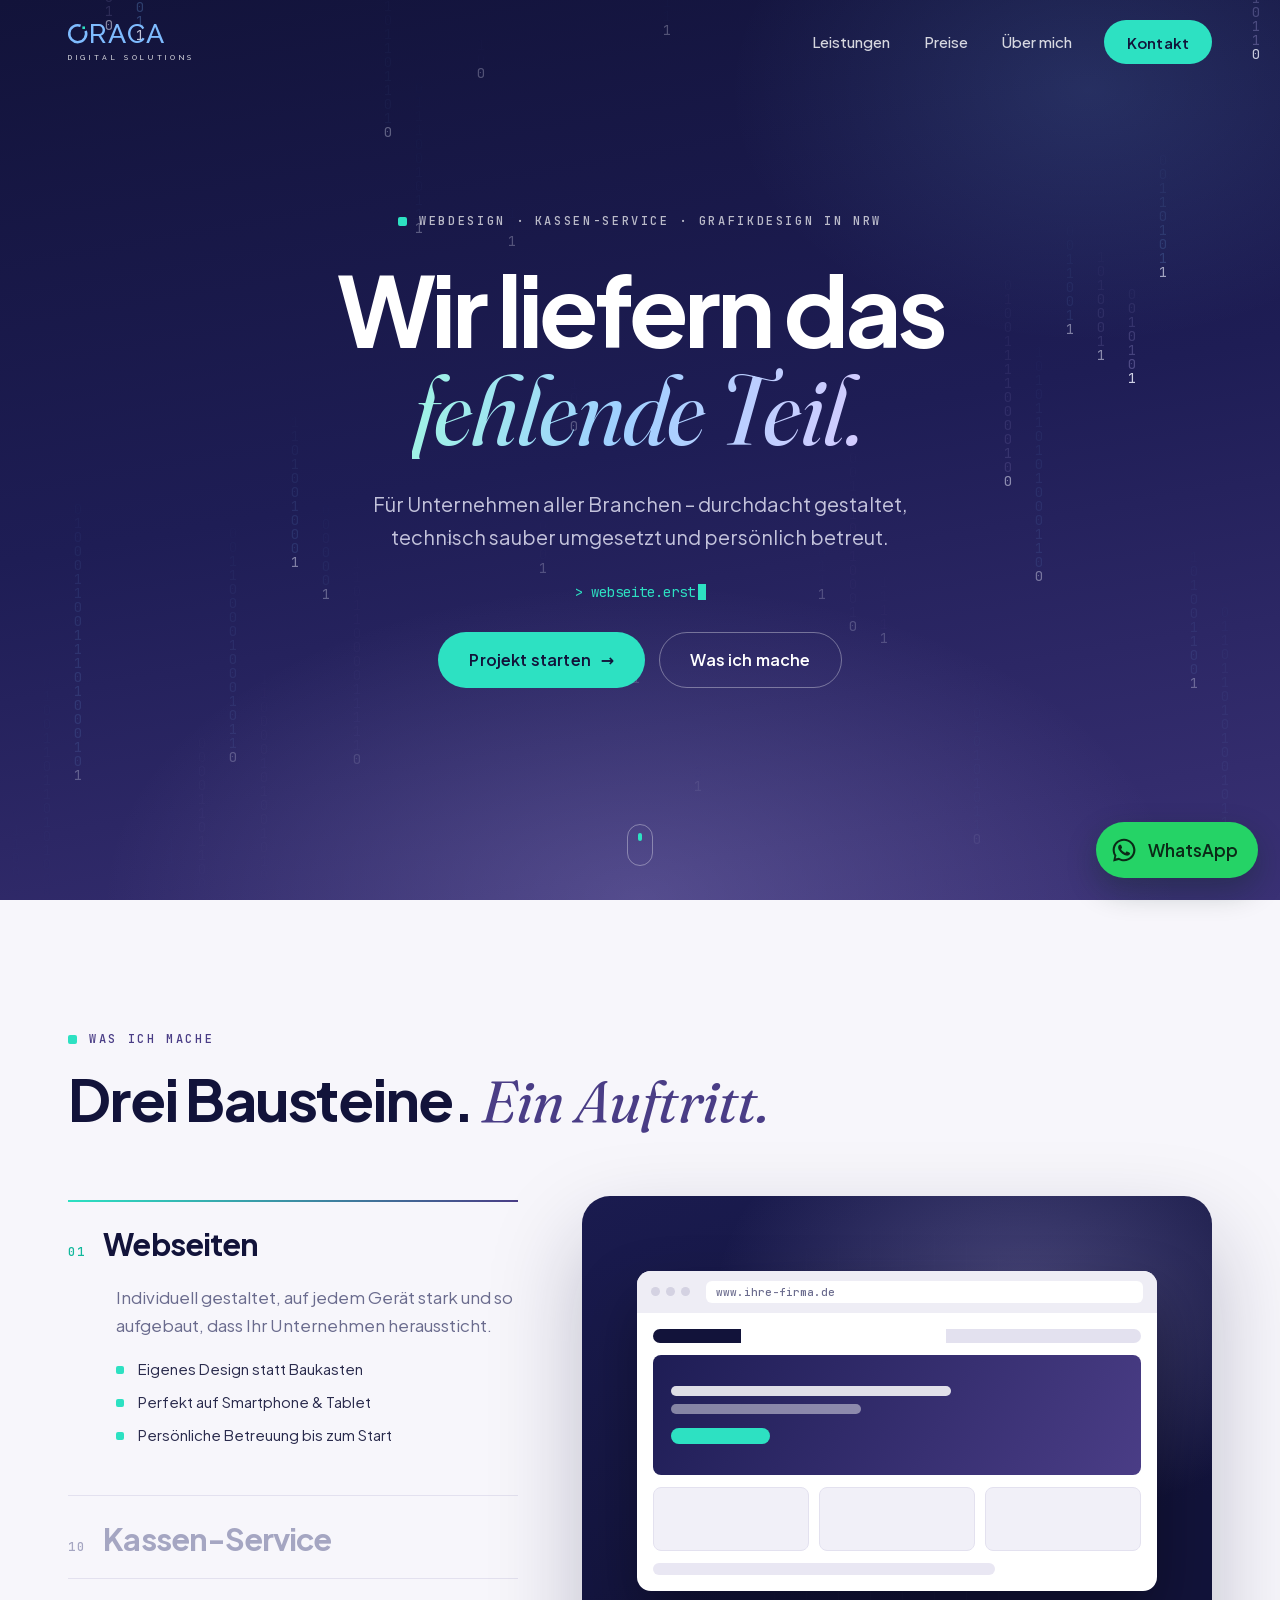
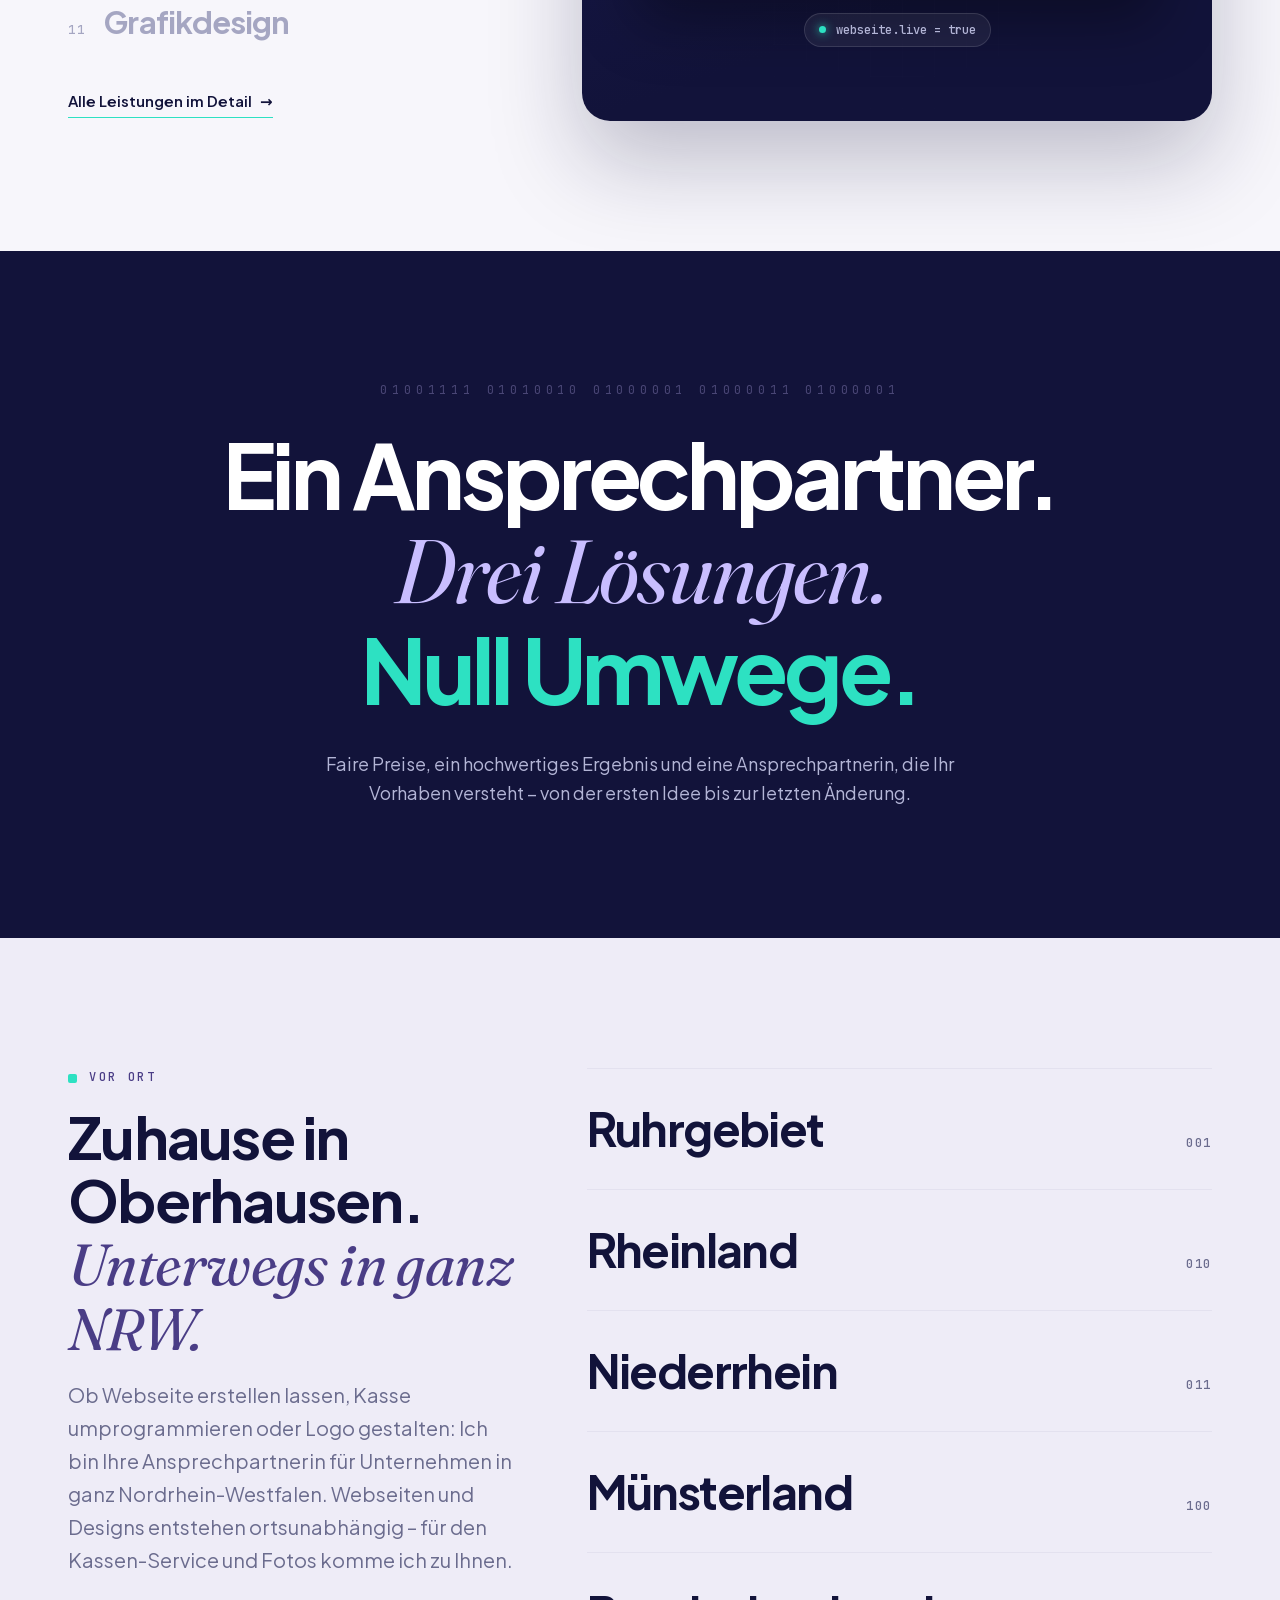
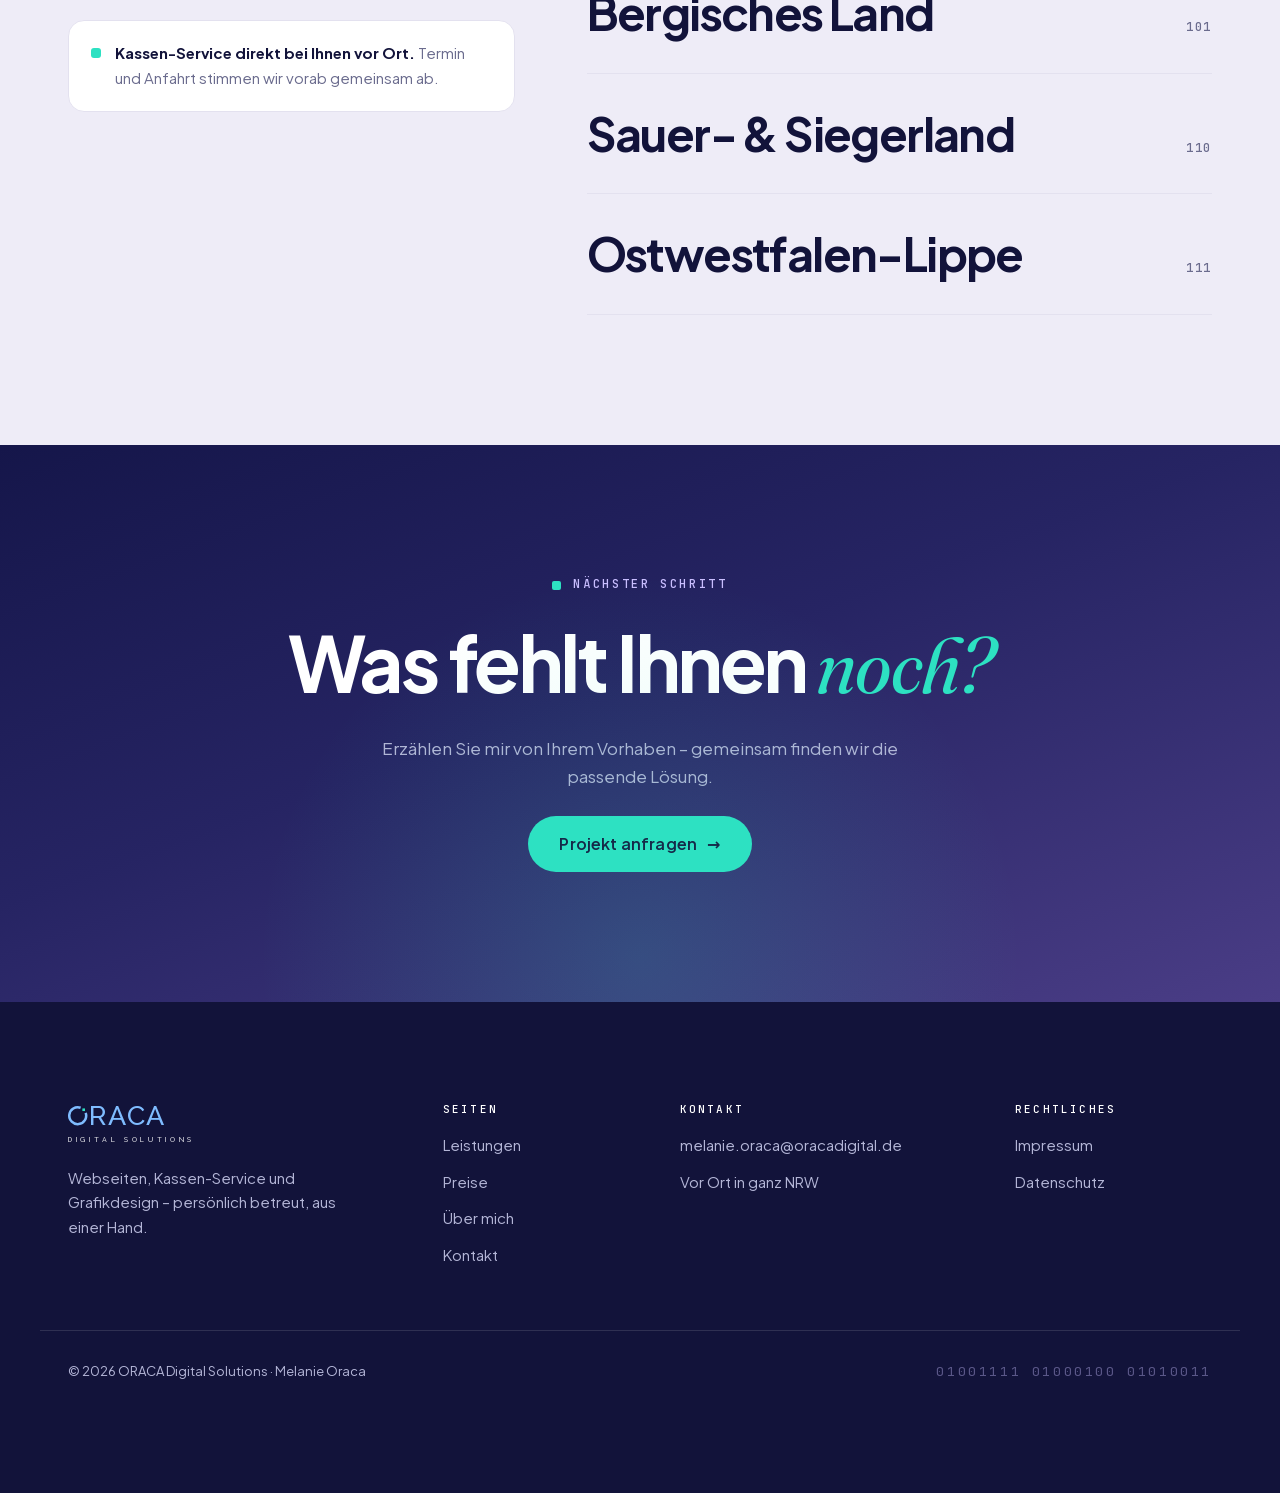
==== index.html @ ce80d47a "Kennzahl „1 Person“, Kennzahlen umbrechen sauber" ====
<!doctype html>
<html lang="de">
<head>
  <meta charset="utf-8">
  <meta name="viewport" content="width=device-width, initial-scale=1">
  <title>Webdesign Oberhausen &amp; NRW – Webseite erstellen lassen | ORACA</title>
  <meta name="description" content="Webseite erstellen lassen, Kassen-Service vor Ort und Grafikdesign – aus Oberhausen für Unternehmen in ganz NRW. Persönlich, modern und zu fairen Preisen.">
  <link rel="canonical" href="https://oracadigital.de/">
  <meta property="og:type" content="website">
  <meta property="og:locale" content="de_DE">
  <meta property="og:site_name" content="ORACA Digital Solutions">
  <meta property="og:title" content="Webdesign Oberhausen &amp; NRW – Webseite erstellen lassen | ORACA">
  <meta property="og:description" content="Webseite erstellen lassen, Kassen-Service vor Ort und Grafikdesign – aus Oberhausen für Unternehmen in ganz NRW. Persönlich, modern und zu fairen Preisen.">
  <meta property="og:url" content="https://oracadigital.de/">
  <meta property="og:image" content="https://oracadigital.de/img/og-image.jpg">
  <meta property="og:image:width" content="1200">
  <meta property="og:image:height" content="630">
  <meta name="twitter:card" content="summary_large_image">
  <meta name="theme-color" content="#12133A">
  <link rel="icon" href="favicon.ico" sizes="48x48">
  <link rel="icon" href="img/favicon.svg" type="image/svg+xml">
  <link rel="icon" href="img/icon-192.png" type="image/png" sizes="192x192">
  <link rel="apple-touch-icon" href="apple-touch-icon.png">
  <link rel="stylesheet" href="css/fonts.css?v=20">
  <link rel="stylesheet" href="css/style.css?v=20">
  <script type="application/ld+json">{"@context": "https://schema.org", "@type": "ProfessionalService", "@id": "https://oracadigital.de/#business", "name": "ORACA Digital Solutions", "url": "https://oracadigital.de/", "image": "https://oracadigital.de/img/og-image.jpg", "logo": "https://oracadigital.de/img/og-image.jpg", "description": "Webdesign, Kassen-Service vor Ort und Grafikdesign aus Oberhausen für Unternehmen in ganz NRW.", "founder": {"@type": "Person", "name": "Melanie Oraca"}, "email": "melanie.oraca@oracadigital.de", "address": {"@type": "PostalAddress", "postalCode": "46119", "addressLocality": "Oberhausen", "addressRegion": "NRW", "addressCountry": "DE"}, "areaServed": {"@type": "State", "name": "Nordrhein-Westfalen"}, "priceRange": "€€", "hasOfferCatalog": {"@type": "OfferCatalog", "name": "Leistungen", "itemListElement": [{"@type": "Offer", "itemOffered": {"@type": "Service", "name": "Webseite erstellen lassen"}}, {"@type": "Offer", "itemOffered": {"@type": "Service", "name": "Kassen-Service: Kasse umprogrammieren, Preise und Artikel ändern"}}, {"@type": "Offer", "itemOffered": {"@type": "Service", "name": "Grafikdesign: Logo, Flyer, Speisekarte"}}]}}</script>
</head>
<body>
  <a class="skip-link" href="#main">Zum Inhalt springen</a>
  <header class="site-header">
    <div class="container header-inner">
      <a href="index.html" class="brand" aria-label="ORACA Digital Solutions – Startseite"><span class="wordmark"><svg class="bit-o" viewBox="0 0 200 200" aria-hidden="true"><path d="M181.75 70.24 A87 87 0 1 1 129.76 18.25" fill="none" stroke="currentColor" stroke-width="26"/><rect x="148" y="25" width="27" height="27" class="bit"/></svg>RACA</span><span class="brand-sub">DIGITAL SOLUTIONS</span></a>
      <button class="nav-toggle" type="button" aria-expanded="false" aria-controls="main-nav" aria-label="Menü öffnen"><span></span><span></span><span></span></button>
      <nav id="main-nav" class="main-nav" aria-label="Hauptnavigation">
        <a href="leistungen.html">Leistungen</a>
        <a href="preise.html">Preise</a>
        <a href="ueber-mich.html">Über mich</a>
        <a href="kontakt.html" class="btn btn-primary">Kontakt</a>
      </nav>
    </div>
  </header>

  <main id="main">
    <section class="hero">
      <canvas id="rain" aria-hidden="true"></canvas>
      <div class="container hero-inner">
        <p class="eyebrow reveal">Webdesign · Kassen-Service · Grafikdesign in NRW</p>
        <h1 class="reveal d1">Wir liefern das <span class="accent">fehlende Teil.</span></h1>
        <p class="lead reveal d2">Für Unternehmen aller Branchen – durchdacht gestaltet, technisch sauber umgesetzt und persönlich betreut.</p>
        <p class="typer reveal d2" aria-hidden="true">&gt; <span id="typer-text"></span><span class="caret"></span></p>
        <div class="btn-row reveal d3" style="justify-content:center">
          <a href="kontakt.html" class="btn btn-primary btn-lg">Projekt starten <span class="arr" aria-hidden="true">→</span></a>
          <a href="#was-ich-mache" class="btn btn-ghost btn-lg">Was ich mache</a>
        </div>
      </div>
      <span class="scroll-cue" aria-hidden="true"></span>
    </section>

    <section id="was-ich-mache" class="section">
      <div class="container">
        <header class="section-head reveal">
          <p class="eyebrow">Was ich mache</p>
          <h2>Drei Bausteine. <span class="accent">Ein Auftritt.</span></h2>
        </header>
        <div class="showcase reveal">
          <div class="service-tabs" role="tablist" aria-label="Leistungen" aria-orientation="vertical">
            <div class="service-item">
              <button class="service-tab" role="tab" id="tab-web" aria-controls="panel-web" aria-selected="true" data-demo="web"><span class="tab-bar" aria-hidden="true"><span></span></span><span class="no">01</span>Webseiten</button>
              <div class="service-panel" role="tabpanel" id="panel-web" aria-labelledby="tab-web">
                <p>Individuell gestaltet, auf jedem Gerät stark und so aufgebaut, dass Ihr Unternehmen heraussticht.</p>
                <ul><li>Eigenes Design statt Baukasten</li><li>Perfekt auf Smartphone &amp; Tablet</li><li>Persönliche Betreuung bis zum Start</li></ul>
              </div>
            </div>
            <div class="service-item">
              <button class="service-tab" role="tab" id="tab-pos" aria-controls="panel-pos" aria-selected="false" tabindex="-1" data-demo="pos"><span class="tab-bar" aria-hidden="true"><span></span></span><span class="no">10</span>Kassen-Service</button>
              <div class="service-panel" role="tabpanel" id="panel-pos" aria-labelledby="tab-pos" hidden>
                <p>Neue Preise, neue Artikel, andere Tasten – ich passe Ihre bestehende Kasse direkt bei Ihnen vor Ort an.</p>
                <ul><li>Preise ändern &amp; umkodieren</li><li>Artikel &amp; Tasten anpassen</li><li>Vor Ort – Termin nach Absprache</li></ul>
              </div>
            </div>
            <div class="service-item">
              <button class="service-tab" role="tab" id="tab-design" aria-controls="panel-design" aria-selected="false" tabindex="-1" data-demo="design"><span class="tab-bar" aria-hidden="true"><span></span></span><span class="no">11</span>Grafikdesign</button>
              <div class="service-panel" role="tabpanel" id="panel-design" aria-labelledby="tab-design" hidden>
                <p>Logo, Visitenkarte, Flyer oder Speisekarte – stimmig gestaltet und druckfertig geliefert.</p>
                <ul><li>3 Entwürfe zur Auswahl</li><li>2 Korrekturrunden inklusive</li><li>Druckfertige PDF-Dateien</li></ul>
              </div>
            </div>
            <a href="leistungen.html" class="text-link" style="margin-top:28px;align-self:flex-start">Alle Leistungen im Detail <span class="arr" aria-hidden="true">→</span></a>
          </div>

          <div class="stage" aria-hidden="true">
            <div class="demo" data-demo="web">
              <div class="browser">
                <div class="browser-bar"><i></i><i></i><i></i><span>www.ihre-firma.de</span></div>
                <div class="browser-body">
                  <div class="blk blk-nav" style="--d:.1s"></div>
                  <div class="blk blk-hero" style="--d:.5s"><b></b><b></b><b class="cta"></b></div>
                  <div class="blk-row"><div class="blk blk-card" style="--d:1s"></div><div class="blk blk-card" style="--d:1.2s"></div><div class="blk blk-card" style="--d:1.4s"></div></div>
                  <div class="blk blk-foot" style="--d:1.8s"></div>
                </div>
              </div>
              <div class="demo-status"><span class="dot"></span>webseite.live = true</div>
            </div>
            <div class="demo" data-demo="pos">
              <div class="pos">
                <div class="pos-head"><span>KASSE 01 · ARTIKELPFLEGE</span><span>PLU</span></div>
                <ul class="pos-list">
                  <li data-prices="3,20|3,50|3,60"><span>Cappuccino</span><b>3,20 €</b></li>
                  <li data-prices="3,60|3,90|4,10"><span>Latte Macchiato</span><b>3,60 €</b></li>
                  <li data-prices="2,10|2,30|2,40"><span>Croissant</span><b>2,10 €</b></li>
                  <li data-prices="4,80|5,20|5,50"><span>Frühstück klein</span><b>4,80 €</b></li>
                  <li data-prices="2,90|3,10|3,30"><span>Apfelschorle</span><b>2,90 €</b></li>
                </ul>
                <div class="pos-foot"><span class="pos-msg">bereit</span></div>
              </div>
              <div class="demo-status"><span class="dot"></span>kasse.preise_aktualisieren()</div>
            </div>
            <div class="demo" data-demo="design">
              <div class="flip"><div class="flip-inner">
                <div class="flip-face flip-front"><span class="logo-ph"><svg viewBox="0 0 200 200"><path d="M181.75 70.24 A87 87 0 1 1 129.76 18.25" fill="none" stroke="currentColor" stroke-width="26"/><rect x="148" y="25" width="27" height="27"/></svg>IHR LOGO</span></div>
                <div class="flip-face flip-back"><b></b><b></b><b class="short"></b><div class="sw"><i></i><i></i><i></i></div></div>
              </div></div>
              <div class="demo-status"><span class="dot"></span>design.erstellen()</div>
            </div>
          </div>
        </div>
      </div>
    </section>

    <section class="section dark statement">
      <div class="container">
        <p class="bin-line reveal" aria-hidden="true">01001111 01010010 01000001 01000011 01000001</p>
        <p class="big-lines reveal d1">
          <span>Ein Ansprechpartner.</span>
          <span class="accent">Drei Lösungen.</span>
          <span class="mint">Null Umwege.</span>
        </p>
        <p class="statement-sub reveal d2">Faire Preise, ein hochwertiges Ergebnis und eine Ansprechpartnerin, die Ihr Vorhaben versteht – von der ersten Idee bis zur letzten Änderung.</p>
      </div>
    </section>

    <section class="section paper-2">
      <div class="container region">
        <header class="section-head reveal">
          <p class="eyebrow">Vor Ort</p>
          <h2>Zuhause in Oberhausen. <span class="accent">Unterwegs in ganz NRW.</span></h2>
          <p class="lead">Ob Webseite erstellen lassen, Kasse umprogrammieren oder Logo gestalten: Ich bin Ihre Ansprechpartnerin für Unternehmen in ganz Nordrhein-Westfalen. Webseiten und Designs entstehen ortsunabhängig – für den Kassen-Service und Fotos komme ich zu Ihnen.</p>
          <div class="region-note"><i></i><span><b>Kassen-Service direkt bei Ihnen vor Ort.</b> Termin und Anfahrt stimmen wir vorab gemeinsam ab.</span></div>
        </header>
        <ul class="cities reveal d1">
          <li>Ruhrgebiet<span>001</span></li>
          <li>Rheinland<span>010</span></li>
          <li>Niederrhein<span>011</span></li>
          <li>Münsterland<span>100</span></li>
          <li>Bergisches Land<span>101</span></li>
          <li>Sauer- &amp; Siegerland<span>110</span></li>
          <li>Ostwestfalen-Lippe<span>111</span></li>
        </ul>
      </div>
    </section>

    <section class="section dusk cta">
      <div class="container reveal">
        <p class="eyebrow">Nächster Schritt</p>
        <h2>Was fehlt Ihnen <span class="accent">noch?</span></h2>
        <p>Erzählen Sie mir von Ihrem Vorhaben – gemeinsam finden wir die passende Lösung.</p>
        <a href="kontakt.html" class="btn btn-primary btn-lg">Projekt anfragen <span class="arr" aria-hidden="true">→</span></a>
      </div>
    </section>
  </main>

  <footer class="site-footer">
    <div class="container footer-grid">
      <div class="footer-brand">
        <a href="index.html" class="brand" aria-label="ORACA Digital Solutions – Startseite"><span class="wordmark"><svg class="bit-o" viewBox="0 0 200 200" aria-hidden="true"><path d="M181.75 70.24 A87 87 0 1 1 129.76 18.25" fill="none" stroke="currentColor" stroke-width="26"/><rect x="148" y="25" width="27" height="27" class="bit"/></svg>RACA</span><span class="brand-sub">DIGITAL SOLUTIONS</span></a>
        <p>Webseiten, Kassen-Service und Grafikdesign – persönlich betreut, aus einer Hand.</p>
      </div>
      <nav class="footer-col" aria-label="Seiten">
        <p class="footer-title">Seiten</p>
        <a href="leistungen.html">Leistungen</a>
        <a href="preise.html">Preise</a>
        <a href="ueber-mich.html">Über mich</a>
        <a href="kontakt.html">Kontakt</a>
      </nav>
      <div class="footer-col">
        <p class="footer-title">Kontakt</p>
        <a href="mailto:melanie.oraca@oracadigital.de">melanie.oraca@oracadigital.de</a>
        <span>Vor Ort in ganz NRW</span>
      </div>
      <nav class="footer-col" aria-label="Rechtliches">
        <p class="footer-title">Rechtliches</p>
        <a href="impressum.html">Impressum</a>
        <a href="datenschutz.html">Datenschutz</a>
      </nav>
    </div>
    <div class="container footer-bottom">
      <span>© <span class="year">2026</span> ORACA Digital Solutions · Melanie Oraca</span>
      <span class="footer-bin" aria-hidden="true">01001111 01000100 01010011</span>
    </div>
  </footer>

  <script src="js/main.js?v=20"></script>
</body>
</html>
---- css/fonts.css ----
/* Lokal eingebundene Schriften (keine Verbindung zu Google beim Seitenaufruf) */
/* latin-ext */
@font-face {
  font-family: 'Fraunces';
  font-style: italic;
  font-weight: 400;
  font-display: swap;
  src: url(../fonts/fraunces-italic-400-latin-ext.woff2) format('woff2');
  unicode-range: U+0100-02BA, U+02BD-02C5, U+02C7-02CC, U+02CE-02D7, U+02DD-02FF, U+0304, U+0308, U+0329, U+1D00-1DBF, U+1E00-1E9F, U+1EF2-1EFF, U+2020, U+20A0-20AB, U+20AD-20C4, U+2113, U+2C60-2C7F, U+A720-A7FF;
}
/* latin */
@font-face {
  font-family: 'Fraunces';
  font-style: italic;
  font-weight: 400;
  font-display: swap;
  src: url(../fonts/fraunces-italic-400-latin.woff2) format('woff2');
  unicode-range: U+0000-00FF, U+0131, U+0152-0153, U+02BB-02BC, U+02C6, U+02DA, U+02DC, U+0304, U+0308, U+0329, U+2000-206F, U+20AC, U+2122, U+2191, U+2193, U+2212, U+2215, U+FEFF, U+FFFD;
}
/* latin-ext */
@font-face {
  font-family: 'JetBrains Mono';
  font-style: normal;
  font-weight: 400;
  font-display: swap;
  src: url(../fonts/jetbrains-mono-normal-400-latin-ext.woff2) format('woff2');
  unicode-range: U+0100-02BA, U+02BD-02C5, U+02C7-02CC, U+02CE-02D7, U+02DD-02FF, U+0304, U+0308, U+0329, U+1D00-1DBF, U+1E00-1E9F, U+1EF2-1EFF, U+2020, U+20A0-20AB, U+20AD-20C4, U+2113, U+2C60-2C7F, U+A720-A7FF;
}
/* latin */
@font-face {
  font-family: 'JetBrains Mono';
  font-style: normal;
  font-weight: 400;
  font-display: swap;
  src: url(../fonts/jetbrains-mono-normal-400-latin.woff2) format('woff2');
  unicode-range: U+0000-00FF, U+0131, U+0152-0153, U+02BB-02BC, U+02C6, U+02DA, U+02DC, U+0304, U+0308, U+0329, U+2000-206F, U+20AC, U+2122, U+2191, U+2193, U+2212, U+2215, U+FEFF, U+FFFD;
}
/* latin-ext */
@font-face {
  font-family: 'JetBrains Mono';
  font-style: normal;
  font-weight: 500;
  font-display: swap;
  src: url(../fonts/jetbrains-mono-normal-400-latin-ext.woff2) format('woff2');
  unicode-range: U+0100-02BA, U+02BD-02C5, U+02C7-02CC, U+02CE-02D7, U+02DD-02FF, U+0304, U+0308, U+0329, U+1D00-1DBF, U+1E00-1E9F, U+1EF2-1EFF, U+2020, U+20A0-20AB, U+20AD-20C4, U+2113, U+2C60-2C7F, U+A720-A7FF;
}
/* latin */
@font-face {
  font-family: 'JetBrains Mono';
  font-style: normal;
  font-weight: 500;
  font-display: swap;
  src: url(../fonts/jetbrains-mono-normal-400-latin.woff2) format('woff2');
  unicode-range: U+0000-00FF, U+0131, U+0152-0153, U+02BB-02BC, U+02C6, U+02DA, U+02DC, U+0304, U+0308, U+0329, U+2000-206F, U+20AC, U+2122, U+2191, U+2193, U+2212, U+2215, U+FEFF, U+FFFD;
}
/* latin-ext */
@font-face {
  font-family: 'Plus Jakarta Sans';
  font-style: normal;
  font-weight: 400;
  font-display: swap;
  src: url(../fonts/plus-jakarta-sans-normal-400-latin-ext.woff2) format('woff2');
  unicode-range: U+0100-02BA, U+02BD-02C5, U+02C7-02CC, U+02CE-02D7, U+02DD-02FF, U+0304, U+0308, U+0329, U+1D00-1DBF, U+1E00-1E9F, U+1EF2-1EFF, U+2020, U+20A0-20AB, U+20AD-20C4, U+2113, U+2C60-2C7F, U+A720-A7FF;
}
/* latin */
@font-face {
  font-family: 'Plus Jakarta Sans';
  font-style: normal;
  font-weight: 400;
  font-display: swap;
  src: url(../fonts/plus-jakarta-sans-normal-400-latin.woff2) format('woff2');
  unicode-range: U+0000-00FF, U+0131, U+0152-0153, U+02BB-02BC, U+02C6, U+02DA, U+02DC, U+0304, U+0308, U+0329, U+2000-206F, U+20AC, U+2122, U+2191, U+2193, U+2212, U+2215, U+FEFF, U+FFFD;
}
/* latin-ext */
@font-face {
  font-family: 'Plus Jakarta Sans';
  font-style: normal;
  font-weight: 500;
  font-display: swap;
  src: url(../fonts/plus-jakarta-sans-normal-400-latin-ext.woff2) format('woff2');
  unicode-range: U+0100-02BA, U+02BD-02C5, U+02C7-02CC, U+02CE-02D7, U+02DD-02FF, U+0304, U+0308, U+0329, U+1D00-1DBF, U+1E00-1E9F, U+1EF2-1EFF, U+2020, U+20A0-20AB, U+20AD-20C4, U+2113, U+2C60-2C7F, U+A720-A7FF;
}
/* latin */
@font-face {
  font-family: 'Plus Jakarta Sans';
  font-style: normal;
  font-weight: 500;
  font-display: swap;
  src: url(../fonts/plus-jakarta-sans-normal-400-latin.woff2) format('woff2');
  unicode-range: U+0000-00FF, U+0131, U+0152-0153, U+02BB-02BC, U+02C6, U+02DA, U+02DC, U+0304, U+0308, U+0329, U+2000-206F, U+20AC, U+2122, U+2191, U+2193, U+2212, U+2215, U+FEFF, U+FFFD;
}
/* latin-ext */
@font-face {
  font-family: 'Plus Jakarta Sans';
  font-style: normal;
  font-weight: 600;
  font-display: swap;
  src: url(../fonts/plus-jakarta-sans-normal-400-latin-ext.woff2) format('woff2');
  unicode-range: U+0100-02BA, U+02BD-02C5, U+02C7-02CC, U+02CE-02D7, U+02DD-02FF, U+0304, U+0308, U+0329, U+1D00-1DBF, U+1E00-1E9F, U+1EF2-1EFF, U+2020, U+20A0-20AB, U+20AD-20C4, U+2113, U+2C60-2C7F, U+A720-A7FF;
}
/* latin */
@font-face {
  font-family: 'Plus Jakarta Sans';
  font-style: normal;
  font-weight: 600;
  font-display: swap;
  src: url(../fonts/plus-jakarta-sans-normal-400-latin.woff2) format('woff2');
  unicode-range: U+0000-00FF, U+0131, U+0152-0153, U+02BB-02BC, U+02C6, U+02DA, U+02DC, U+0304, U+0308, U+0329, U+2000-206F, U+20AC, U+2122, U+2191, U+2193, U+2212, U+2215, U+FEFF, U+FFFD;
}
/* latin-ext */
@font-face {
  font-family: 'Plus Jakarta Sans';
  font-style: normal;
  font-weight: 700;
  font-display: swap;
  src: url(../fonts/plus-jakarta-sans-normal-400-latin-ext.woff2) format('woff2');
  unicode-range: U+0100-02BA, U+02BD-02C5, U+02C7-02CC, U+02CE-02D7, U+02DD-02FF, U+0304, U+0308, U+0329, U+1D00-1DBF, U+1E00-1E9F, U+1EF2-1EFF, U+2020, U+20A0-20AB, U+20AD-20C4, U+2113, U+2C60-2C7F, U+A720-A7FF;
}
/* latin */
@font-face {
  font-family: 'Plus Jakarta Sans';
  font-style: normal;
  font-weight: 700;
  font-display: swap;
  src: url(../fonts/plus-jakarta-sans-normal-400-latin.woff2) format('woff2');
  unicode-range: U+0000-00FF, U+0131, U+0152-0153, U+02BB-02BC, U+02C6, U+02DA, U+02DC, U+0304, U+0308, U+0329, U+2000-206F, U+20AC, U+2122, U+2191, U+2193, U+2212, U+2215, U+FEFF, U+FFFD;
}
/* latin-ext */
@font-face {
  font-family: 'Raleway';
  font-style: normal;
  font-weight: 500;
  font-display: swap;
  src: url(../fonts/raleway-normal-500-latin-ext.woff2) format('woff2');
  unicode-range: U+0100-02BA, U+02BD-02C5, U+02C7-02CC, U+02CE-02D7, U+02DD-02FF, U+0304, U+0308, U+0329, U+1D00-1DBF, U+1E00-1E9F, U+1EF2-1EFF, U+2020, U+20A0-20AB, U+20AD-20C4, U+2113, U+2C60-2C7F, U+A720-A7FF;
}
/* latin */
@font-face {
  font-family: 'Raleway';
  font-style: normal;
  font-weight: 500;
  font-display: swap;
  src: url(../fonts/raleway-normal-500-latin.woff2) format('woff2');
  unicode-range: U+0000-00FF, U+0131, U+0152-0153, U+02BB-02BC, U+02C6, U+02DA, U+02DC, U+0304, U+0308, U+0329, U+2000-206F, U+20AC, U+2122, U+2191, U+2193, U+2212, U+2215, U+FEFF, U+FFFD;
}
---- css/style.css ----
/* =========================================================
   ORACA Digital Solutions – Stylesheet
   Ruhige Flächen, klare Typografie, Akzente aus dem Bit-O.
   ========================================================= */

:root {
  /* Marke */
  --ink: #12133A;          /* tiefes Nachtblau */
  --night: #1C1D52;
  --dusk: #4A3D86;         /* Dämmerung */
  --blue: #7FBCFF;         /* Logo-Hellblau */
  --mint: #2DE1C2;         /* Akzent (Bit) */
  --mint-d: #12B89C;
  --lav: #C9BEFF;
  /* Helle Flächen */
  --paper: #F7F6FB;
  --paper-2: #EEECF7;
  --white: #FFFFFF;
  --text: #2A2B4D;
  --muted: #6B6C8E;
  --line: #E3E1EF;
  /* Auf Dunkel */
  --on-dark: #E6E7F8;
  --on-dark-2: #B3B5D6;
  --line-dark: rgba(255, 255, 255, .12);

  --font: "Plus Jakarta Sans", system-ui, -apple-system, "Segoe UI", sans-serif;
  --serif: "Fraunces", Georgia, "Times New Roman", serif;
  --mono: "JetBrains Mono", ui-monospace, Menlo, monospace;
  --logo: "Raleway", var(--font);

  --max: 1200px;
  --r: 22px;
  --ease: cubic-bezier(.2, .7, .2, 1);
}

*, *::before, *::after { box-sizing: border-box; }
html { scroll-behavior: smooth; scroll-padding-top: 96px; -webkit-text-size-adjust: 100%; }
@media (prefers-reduced-motion: reduce) { html { scroll-behavior: auto; } *, *::before, *::after { animation-duration: .01ms !important; transition-duration: .01ms !important; } }

body {
  margin: 0; font-family: var(--font); font-size: 17px; line-height: 1.65; color: var(--text);
  background: var(--paper); -webkit-font-smoothing: antialiased; text-rendering: optimizeLegibility;
}
img, svg { display: block; max-width: 100%; }
a { color: inherit; }
h1, h2, h3 { margin: 0; color: inherit; font-weight: 700; letter-spacing: -0.03em; line-height: 1.08; }
p { margin: 0; }
em.accent, .accent {
  font-family: var(--serif); font-style: italic; font-weight: 400; letter-spacing: -0.01em;
}
.container { width: 100%; max-width: var(--max); margin: 0 auto; padding: 0 28px; }
.skip-link { position: absolute; left: 16px; top: -60px; z-index: 300; background: var(--mint); color: var(--ink); padding: 10px 16px; border-radius: 10px; font-weight: 700; }
.skip-link:focus { top: 16px; }
:focus-visible { outline: 3px solid var(--mint); outline-offset: 3px; border-radius: 6px; }

/* ---------- Logo ---------- */
.brand { display: inline-flex; flex-direction: column; gap: 5px; text-decoration: none; color: var(--blue); }
.wordmark { font-family: var(--logo); font-weight: 500; font-size: 27px; line-height: 1; letter-spacing: .06em; display: inline-flex; align-items: baseline; white-space: nowrap; }
.bit-o { width: .72em; height: .72em; margin-right: .07em; overflow: visible; color: currentColor; }
.bit-o .bit { fill: var(--mint); }
.brand-sub { font-family: var(--logo); font-size: 7px; letter-spacing: .52em; color: rgba(255, 255, 255, .8); }

/* ---------- Buttons ---------- */
.btn {
  display: inline-flex; align-items: center; justify-content: center; gap: 10px; min-height: 50px; padding: 0 26px;
  border-radius: 999px; border: 1.5px solid transparent; font: 600 15px/1 var(--font); letter-spacing: .01em;
  text-decoration: none; cursor: pointer; white-space: nowrap;
  transition: transform .25s var(--ease), background .25s ease, color .25s ease, border-color .25s ease, box-shadow .25s ease;
}
.btn .arr { transition: transform .25s var(--ease); }
.btn:hover .arr { transform: translateX(4px); }
.btn-primary { background: var(--mint); color: var(--ink); }
.btn-primary:hover { background: #4FEBD1; transform: translateY(-2px); box-shadow: 0 12px 28px rgba(45, 225, 194, .35); }
.btn-ghost { border-color: rgba(255, 255, 255, .35); color: #fff; }
.btn-ghost:hover { border-color: #fff; background: rgba(255, 255, 255, .08); }
.btn-dark { background: var(--ink); color: #fff; }
.btn-dark:hover { background: var(--night); transform: translateY(-2px); box-shadow: 0 12px 28px rgba(18, 19, 58, .25); }
.btn-line { border-color: var(--line); color: var(--ink); background: var(--white); }
.btn-line:hover { border-color: var(--ink); }
.btn-lg { min-height: 56px; padding: 0 30px; font-size: 16px; }
.btn-row { display: flex; flex-wrap: wrap; gap: 14px; }

/* ---------- Kopfzeile ---------- */
.site-header { position: fixed; inset: 0 0 auto; z-index: 100; transition: background .35s ease, box-shadow .35s ease, backdrop-filter .35s ease; }
.header-inner { display: flex; align-items: center; justify-content: space-between; height: 84px; transition: height .35s ease; }
.site-header.scrolled { background: rgba(18, 19, 58, .86); backdrop-filter: saturate(140%) blur(16px); -webkit-backdrop-filter: saturate(140%) blur(16px); box-shadow: 0 1px 0 var(--line-dark); }
.site-header.scrolled .header-inner { height: 70px; }
.main-nav { display: flex; align-items: center; gap: 6px; }
.main-nav a:not(.btn) {
  position: relative; padding: 10px 14px; color: rgba(255, 255, 255, .82); text-decoration: none; font-size: 15px; font-weight: 500;
  transition: color .2s ease;
}
.main-nav a:not(.btn)::after {
  content: ""; position: absolute; left: 14px; right: 14px; bottom: 4px; height: 2px; border-radius: 2px; background: var(--mint);
  transform: scaleX(0); transform-origin: left; transition: transform .3s var(--ease);
}
.main-nav a:not(.btn):hover, .main-nav a[aria-current="page"]:not(.btn) { color: #fff; }
.main-nav a:not(.btn):hover::after, .main-nav a[aria-current="page"]:not(.btn)::after { transform: scaleX(1); }
.main-nav .btn { margin-left: 12px; min-height: 44px; padding: 0 22px; }
.nav-toggle { display: none; width: 46px; height: 46px; border: 0; border-radius: 12px; background: rgba(255, 255, 255, .08); cursor: pointer; flex-direction: column; justify-content: center; align-items: center; gap: 5px; }
.nav-toggle span { width: 20px; height: 2px; border-radius: 2px; background: #fff; transition: transform .3s ease, opacity .3s ease; }
.nav-toggle[aria-expanded="true"] span:nth-child(1) { transform: translateY(7px) rotate(45deg); }
.nav-toggle[aria-expanded="true"] span:nth-child(2) { opacity: 0; }
.nav-toggle[aria-expanded="true"] span:nth-child(3) { transform: translateY(-7px) rotate(-45deg); }
@media (max-width: 900px) {
  .nav-toggle { display: flex; }
  .main-nav {
    position: absolute; top: calc(100% + 8px); left: 16px; right: 16px; flex-direction: column; align-items: stretch; gap: 2px; padding: 14px;
    border-radius: 20px; background: rgba(18, 19, 58, .97); border: 1px solid var(--line-dark); box-shadow: 0 30px 60px rgba(0, 0, 0, .35);
    opacity: 0; visibility: hidden; transform: translateY(-8px); transition: opacity .25s ease, transform .25s ease, visibility .25s;
  }
  .main-nav.open { opacity: 1; visibility: visible; transform: none; }
  .main-nav a:not(.btn) { padding: 14px 12px; font-size: 17px; }
  .main-nav a:not(.btn)::after { display: none; }
  .main-nav .btn { margin: 10px 0 0; }
}

/* ---------- Flächen & Abschnitte ---------- */
.section { padding: 130px 0; position: relative; }
.section.tight { padding: 90px 0; }
.dark { background: var(--ink); color: var(--on-dark); }
.dusk { background: linear-gradient(160deg, #15164A 0%, #262463 45%, #4A3D86 100%); color: var(--on-dark); }
.paper-2 { background: var(--paper-2); }
.white { background: var(--white); }

.eyebrow {
  display: inline-flex; align-items: center; gap: 12px; font-family: var(--mono); font-size: 12px; font-weight: 500;
  letter-spacing: .22em; text-transform: uppercase; color: var(--dusk);
}
.eyebrow::before { content: ""; width: 9px; height: 9px; border-radius: 2px; background: var(--mint); flex-shrink: 0; }
.dark .eyebrow, .dusk .eyebrow { color: var(--lav); }
.section-head { display: flex; flex-direction: column; gap: 18px; max-width: 760px; margin-bottom: 64px; }
.section-head.center { margin-left: auto; margin-right: auto; text-align: center; align-items: center; }
.section-head h2 { font-size: clamp(34px, 4.6vw, 58px); color: var(--ink); }
.dark .section-head h2, .dusk .section-head h2 { color: #fff; }
.section-head .accent { color: var(--dusk); }
.dark .section-head .accent, .dusk .section-head .accent { color: var(--lav); }
.lead { font-size: clamp(17px, 1.6vw, 20px); line-height: 1.65; color: var(--muted); max-width: 640px; }
.dark .lead, .dusk .lead { color: var(--on-dark-2); }

/* Einblenden */
.reveal { opacity: 0; transform: translateY(18px); transition: opacity .8s var(--ease), transform .8s var(--ease); }
.reveal.in { opacity: 1; transform: none; }
.reveal.d1 { transition-delay: .08s; } .reveal.d2 { transition-delay: .16s; } .reveal.d3 { transition-delay: .24s; }

/* ---------- Startbereich ---------- */
.hero {
  position: relative; min-height: 100vh; min-height: 100svh; display: flex; align-items: center; overflow: hidden; isolation: isolate;
  background:
    radial-gradient(60% 50% at 50% 100%, rgba(201, 190, 255, .22), transparent 70%),
    radial-gradient(40% 40% at 85% 10%, rgba(127, 188, 255, .14), transparent 70%),
    linear-gradient(170deg, #12133A 0%, #1E1D55 50%, #3A3175 100%);
  color: #fff;
}
.hero canvas { position: absolute; inset: 0; width: 100%; height: 100%; z-index: -1;
  -webkit-mask-image: linear-gradient(180deg, #000 55%, transparent 100%); mask-image: linear-gradient(180deg, #000 55%, transparent 100%); }
.hero-inner { padding-top: 120px; padding-bottom: 120px; display: flex; flex-direction: column; align-items: center; text-align: center; gap: 28px; }
.hero h1 { font-size: clamp(46px, 7.6vw, 104px); letter-spacing: -0.045em; line-height: 1.0; max-width: 12ch; }
.hero h1 .accent {
  display: inline-block; padding-right: .06em;
  background: linear-gradient(100deg, #9FF5E4 0%, #9FD0FF 45%, #D6CCFF 100%); -webkit-background-clip: text; background-clip: text; color: transparent;
}
.hero .lead { max-width: 600px; color: rgba(230, 231, 248, .82); }
.hero .eyebrow { color: rgba(255, 255, 255, .7); }
.typer { font-family: var(--mono); font-size: 14px; color: var(--mint); min-height: 22px; opacity: .9; }
.typer .caret { display: inline-block; width: 8px; height: 16px; margin-left: 3px; vertical-align: -3px; background: var(--mint); animation: blink 1s steps(1) infinite; }
@keyframes blink { 50% { opacity: 0; } }
.scroll-cue { position: absolute; left: 50%; bottom: 34px; transform: translateX(-50%); width: 26px; height: 42px; border-radius: 14px; border: 1.5px solid rgba(255, 255, 255, .35); }
.scroll-cue::after { content: ""; position: absolute; left: 50%; top: 8px; width: 4px; height: 8px; margin-left: -2px; border-radius: 2px; background: var(--mint); animation: cue 2s var(--ease) infinite; }
@keyframes cue { 0% { transform: translateY(0); opacity: 1; } 70% { transform: translateY(12px); opacity: 0; } 100% { opacity: 0; } }

/* Unterseiten-Kopf */
.page-hero {
  position: relative; overflow: hidden; color: #fff; padding: 190px 0 110px;
  background:
    radial-gradient(50% 70% at 100% 0%, rgba(201, 190, 255, .2), transparent 70%),
    linear-gradient(165deg, #12133A 0%, #232259 60%, #3A3175 100%);
}
.page-hero::after {
  content: attr(data-bin); position: absolute; right: 28px; bottom: 26px; font-family: var(--mono); font-size: 12px; letter-spacing: .3em;
  color: rgba(201, 190, 255, .35);
}
.page-hero .container { display: flex; flex-direction: column; gap: 22px; }
.page-hero .container.about-grid, .page-hero .container.contact-grid { display: grid; }
.page-hero h1 { font-size: clamp(42px, 6.4vw, 84px); letter-spacing: -0.045em; max-width: 15ch; }
.page-hero h1 .accent { color: var(--lav); }
.page-hero .eyebrow { color: rgba(255, 255, 255, .7); }

/* ---------- Leistungen-Diashow (Startseite) ---------- */
.showcase { display: grid; grid-template-columns: minmax(0, 5fr) minmax(0, 7fr); gap: 64px; align-items: center; }
.service-tabs { display: flex; flex-direction: column; }
.service-item { border-top: 1px solid var(--line); }
.service-item:last-child { border-bottom: 1px solid var(--line); }
.service-tab {
  width: 100%; display: flex; align-items: baseline; gap: 18px; padding: 26px 0 22px; border: 0; background: none; cursor: pointer; text-align: left;
  font: 700 clamp(24px, 2.4vw, 32px)/1.1 var(--font); letter-spacing: -0.03em; color: #A5A6C2; position: relative; transition: color .3s ease;
}
.service-tab .no { font: 500 12px var(--mono); letter-spacing: .14em; color: #A5A6C2; transition: color .3s ease; }
.service-tab:hover, .service-tab[aria-selected="true"] { color: var(--ink); }
.service-tab[aria-selected="true"] .no { color: var(--mint-d); }
.tab-bar { position: absolute; left: 0; right: 0; top: -1px; height: 2px; overflow: hidden; }
.tab-bar span { display: block; height: 100%; width: 0; background: linear-gradient(90deg, var(--mint), var(--dusk)); }
.service-panel { padding: 0 0 28px 48px; }
.service-panel p { color: var(--muted); }
.service-panel ul { list-style: none; padding: 0; margin: 18px 0 20px; display: grid; gap: 8px; }
.service-panel li { position: relative; padding-left: 22px; font-size: 15px; color: var(--text); }
.service-panel li::before { content: ""; position: absolute; left: 0; top: .62em; width: 8px; height: 8px; border-radius: 2px; background: var(--mint); }
.text-link { display: inline-flex; gap: 8px; align-items: center; font-weight: 600; font-size: 15px; color: var(--ink); text-decoration: none; border-bottom: 1.5px solid var(--mint); padding-bottom: 3px; }
.text-link:hover { color: var(--dusk); }
.dark .text-link, .dusk .text-link { color: #fff; }

.stage {
  position: relative; aspect-ratio: 6 / 5; border-radius: 28px; overflow: hidden; isolation: isolate;
  background: radial-gradient(70% 60% at 70% 20%, rgba(201, 190, 255, .28), transparent 70%), linear-gradient(160deg, #1A1B4F, #12133A 70%);
  box-shadow: 0 40px 90px rgba(18, 19, 58, .25);
}
.stage::before { /* feines Raster */
  content: ""; position: absolute; inset: 0; z-index: -1; opacity: .35;
  background-image: linear-gradient(rgba(255, 255, 255, .06) 1px, transparent 1px), linear-gradient(90deg, rgba(255, 255, 255, .06) 1px, transparent 1px);
  background-size: 32px 32px; -webkit-mask-image: radial-gradient(circle at 50% 45%, #000, transparent 75%); mask-image: radial-gradient(circle at 50% 45%, #000, transparent 75%);
}
.demo { position: absolute; inset: 0; display: flex; flex-direction: column; align-items: center; justify-content: center; gap: 22px; padding: 8%; opacity: 0; visibility: hidden; transform: scale(.97); transition: opacity .6s ease, transform .6s var(--ease), visibility .6s; }
.demo.active { opacity: 1; visibility: visible; transform: none; }
.demo-status { display: inline-flex; align-items: center; gap: 10px; font: 500 12px var(--mono); color: var(--on-dark-2); padding: 8px 14px; border-radius: 999px; background: rgba(255, 255, 255, .06); border: 1px solid var(--line-dark); }
.demo-status .dot { width: 7px; height: 7px; border-radius: 50%; background: var(--mint); box-shadow: 0 0 10px var(--mint); }

/* Demo: Webseite entsteht */
.browser { width: 100%; max-width: 520px; border-radius: 14px; overflow: hidden; background: #fff; box-shadow: 0 30px 60px rgba(0, 0, 0, .35); }
.browser-bar { display: flex; align-items: center; gap: 6px; padding: 10px 14px; background: #EEEDF5; }
.browser-bar i { width: 9px; height: 9px; border-radius: 50%; background: #D4D2E2; }
.browser-bar span { margin-left: 10px; flex: 1; font: 500 11px var(--mono); color: var(--muted); background: #fff; border-radius: 6px; padding: 4px 10px; }
.browser-body { padding: 16px; display: grid; gap: 12px; }
.blk { border-radius: 8px; opacity: 0; transform: translateY(10px); }
.demo.active .blk { animation: blkIn .6s var(--ease) forwards; animation-delay: var(--d); }
@keyframes blkIn { to { opacity: 1; transform: none; } }
.blk-nav { height: 14px; width: 100%; background: linear-gradient(90deg, #12133A 18%, transparent 18%, transparent 60%, #E3E1EF 60%); }
.blk-hero { height: 120px; display: flex; flex-direction: column; justify-content: center; gap: 8px; padding: 18px; background: linear-gradient(120deg, #1E1D55, #4A3D86); }
.blk-hero b { display: block; height: 10px; border-radius: 5px; background: rgba(255, 255, 255, .85); width: 62%; }
.blk-hero b:nth-child(2) { width: 42%; background: rgba(255, 255, 255, .45); }
.blk-hero b.cta { width: 22%; height: 16px; border-radius: 8px; background: var(--mint); margin-top: 6px; }
.blk-row { display: grid; grid-template-columns: repeat(3, 1fr); gap: 10px; }
.blk-card { height: 64px; background: #F1F0F8; border: 1px solid var(--line); }
.blk-foot { height: 12px; background: #E9E7F3; width: 70%; }

/* Demo: Kasse */
.pos { width: 100%; max-width: 440px; border-radius: 18px; background: #0B0C2A; border: 1px solid var(--line-dark); box-shadow: 0 30px 60px rgba(0, 0, 0, .4); overflow: hidden; font-family: var(--mono); }
.pos-head { display: flex; justify-content: space-between; padding: 14px 18px; font-size: 11px; letter-spacing: .12em; color: var(--on-dark-2); border-bottom: 1px solid var(--line-dark); }
.pos-list { list-style: none; margin: 0; padding: 8px; }
.pos-list li { display: flex; justify-content: space-between; padding: 11px 12px; border-radius: 10px; font-size: 14px; color: var(--on-dark); transition: background .3s ease, color .3s ease; }
.pos-list li.edit { background: rgba(201, 190, 255, .14); }
.pos-list li.done { background: rgba(45, 225, 194, .14); }
.pos-list li.done b { color: var(--mint); }
.pos-foot { padding: 12px 18px; border-top: 1px solid var(--line-dark); font-size: 12px; color: var(--on-dark-2); min-height: 44px; }
.pos-msg.ok { color: var(--mint); }

/* Demo: Design (Visitenkarte dreht sich) */
.flip { width: min(100%, 400px); aspect-ratio: 85 / 55; perspective: 1200px; }
.flip-inner { position: relative; width: 100%; height: 100%; transform-style: preserve-3d; }
.demo.active .flip-inner { animation: flip 6s var(--ease) infinite; }
@keyframes flip { 0%, 35% { transform: rotateY(0); } 50%, 85% { transform: rotateY(180deg); } 100% { transform: rotateY(360deg); } }
.flip-face { position: absolute; inset: 0; border-radius: 14px; backface-visibility: hidden; -webkit-backface-visibility: hidden; box-shadow: 0 30px 60px rgba(0, 0, 0, .4); }
.flip-front { display: flex; align-items: center; justify-content: center; background: linear-gradient(140deg, #23225C, #12133A); border: 1px solid var(--line-dark); }
.logo-ph { display: inline-flex; align-items: center; gap: 12px; font-family: var(--logo); font-size: 22px; letter-spacing: .2em; color: var(--blue); }
.logo-ph svg { width: 34px; height: 34px; color: var(--blue); }
.logo-ph rect { fill: var(--mint); }
.flip-back { transform: rotateY(180deg); background: #fff; padding: 9%; display: flex; flex-direction: column; justify-content: center; gap: 10px; }
.flip-back b { display: block; height: 10px; border-radius: 5px; background: var(--ink); width: 55%; }
.flip-back b:nth-child(2) { width: 38%; background: #C9C8DA; }
.flip-back b.short { width: 28%; background: #C9C8DA; }
.flip-back .sw { display: flex; gap: 8px; margin-top: 12px; }
.flip-back .sw i { width: 26px; height: 26px; border-radius: 7px; }
.flip-back .sw i:nth-child(1) { background: var(--ink); } .flip-back .sw i:nth-child(2) { background: var(--blue); } .flip-back .sw i:nth-child(3) { background: var(--mint); }

/* ---------- Statement ---------- */
.statement { text-align: center; overflow: hidden; }
.big-lines { display: flex; flex-direction: column; gap: 4px; font-size: clamp(40px, 7vw, 96px); font-weight: 700; letter-spacing: -0.045em; line-height: 1.04; color: #fff; margin: 26px 0 34px; }
.big-lines .accent { color: var(--lav); }
.big-lines .mint { color: var(--mint); }
.statement-sub { max-width: 640px; margin: 0 auto; color: var(--on-dark-2); font-size: 18px; }
.bin-line { font-family: var(--mono); font-size: 12px; letter-spacing: .4em; color: rgba(201, 190, 255, .3); white-space: nowrap; overflow: hidden; }

/* ---------- Region (Startseite) ---------- */
.region { display: grid; grid-template-columns: minmax(0, 5fr) minmax(0, 7fr); gap: 72px; align-items: start; }
.region .section-head { margin-bottom: 0; position: sticky; top: 130px; }
.cities { list-style: none; margin: 0; padding: 0; counter-reset: c; }
.cities li {
  display: flex; align-items: baseline; justify-content: space-between; gap: 20px; padding: 22px 0; border-bottom: 1px solid var(--line);
  font-size: clamp(28px, 3.6vw, 46px); font-weight: 700; letter-spacing: -0.035em; color: var(--ink); transition: color .3s ease, padding .3s var(--ease);
}
.cities li:first-child { border-top: 1px solid var(--line); }
.cities li span { font: 500 12px var(--mono); letter-spacing: .14em; color: var(--muted); }
.cities li:hover { color: var(--dusk); padding-left: 10px; }
.region-note { margin-top: 26px; display: flex; gap: 14px; align-items: flex-start; padding: 20px 22px; border-radius: 16px; background: var(--white); border: 1px solid var(--line); font-size: 15px; color: var(--muted); }
.region-note b { color: var(--ink); }
.region-note i { width: 10px; height: 10px; border-radius: 3px; background: var(--mint); margin-top: 7px; flex-shrink: 0; }

/* ---------- Aufruf ---------- */
.cta { text-align: center; position: relative; overflow: hidden; }
.cta .container { display: flex; flex-direction: column; align-items: center; gap: 26px; }
.cta h2 { font-size: clamp(40px, 6vw, 80px); letter-spacing: -0.045em; color: #fff; }
.cta h2 .accent { color: var(--mint); }
.cta p { color: var(--on-dark-2); max-width: 520px; }
.cta::before { content: ""; position: absolute; left: 50%; top: 100%; width: 900px; height: 900px; transform: translate(-50%, -55%); border-radius: 50%; background: radial-gradient(circle, rgba(45, 225, 194, .16), transparent 60%); pointer-events: none; }

/* ---------- Leistungen-Seite ---------- */
.jump { display: flex; flex-wrap: wrap; gap: 10px; margin-top: 8px; }
.jump a { padding: 10px 18px; border-radius: 999px; border: 1px solid rgba(255, 255, 255, .22); color: #fff; text-decoration: none; font-size: 14px; font-weight: 600; transition: background .2s ease, border-color .2s ease; }
.jump a:hover { background: rgba(255, 255, 255, .1); border-color: #fff; }
.svc { display: grid; grid-template-columns: minmax(0, 1fr) minmax(0, 1fr); gap: 80px; align-items: center; }
.svc + .svc { margin-top: 150px; }
.svc.flip-row .svc-visual { order: -1; }
.svc-text { display: flex; flex-direction: column; gap: 20px; }
.svc-no { font: 500 13px var(--mono); letter-spacing: .18em; color: var(--mint-d); }
.svc-text h2 { font-size: clamp(34px, 4vw, 52px); color: var(--ink); }
.svc-text h2 .accent { color: var(--dusk); }
.svc-text > p { color: var(--muted); }
.checks { list-style: none; margin: 6px 0 0; padding: 0; display: grid; grid-template-columns: 1fr 1fr; gap: 12px 26px; }
.checks li { position: relative; padding-left: 30px; font-size: 15px; line-height: 1.5; color: var(--text); }
.checks li::before { content: ""; position: absolute; left: 0; top: 1px; width: 20px; height: 20px; border-radius: 6px; background: rgba(45, 225, 194, .16) url("data:image/svg+xml,%3Csvg xmlns='http://www.w3.org/2000/svg' viewBox='0 0 20 20'%3E%3Cpath d='M5.5 10.5l3 3 6-7' fill='none' stroke='%2312B89C' stroke-width='2.2' stroke-linecap='round' stroke-linejoin='round'/%3E%3C/svg%3E") center/16px no-repeat; }
.info-row { display: flex; flex-wrap: wrap; gap: 10px; }
.info-row span { font-size: 13px; font-weight: 600; padding: 8px 14px; border-radius: 999px; background: var(--white); border: 1px solid var(--line); color: var(--ink); }
.svc .btn-row { margin-top: 8px; }

.svc-visual { position: relative; aspect-ratio: 1 / 1; border-radius: 32px; overflow: hidden; isolation: isolate; background: linear-gradient(150deg, #EAE6FA, #F4F2FB 55%, #E3F6F2); }
.svc-visual::before { content: ""; position: absolute; inset: 0; z-index: -1; background-image: radial-gradient(rgba(74, 61, 134, .14) 1.2px, transparent 1.2px); background-size: 22px 22px; -webkit-mask-image: radial-gradient(circle at 50% 50%, #000 30%, transparent 75%); mask-image: radial-gradient(circle at 50% 50%, #000 30%, transparent 75%); }

/* Visual: Webseite auf Laptop + Handy */
.v-laptop { position: absolute; left: 9%; top: 18%; width: 74%; }
.v-screen { aspect-ratio: 16 / 10; border-radius: 12px 12px 0 0; background: #12133A; padding: 3.2%; box-shadow: 0 30px 60px rgba(18, 19, 58, .22); }
.v-site { height: 100%; border-radius: 4px; overflow: hidden; background: #fff; display: grid; grid-template-rows: 9% 46% 1fr; }
.v-site .n { display: flex; align-items: center; justify-content: space-between; padding: 0 6%; }
.v-site .n i { width: 16%; height: 30%; border-radius: 3px; background: var(--ink); }
.v-site .n u { display: flex; gap: 6px; } .v-site .n u b { width: 22px; height: 4px; border-radius: 2px; background: #D7D5E6; }
.v-site .h { background: linear-gradient(115deg, #1E1D55, #4A3D86 70%, #6B5BB0); padding: 6% 6%; display: flex; flex-direction: column; justify-content: center; gap: 7%; }
.v-site .h b { display: block; height: 9px; width: 58%; border-radius: 5px; background: #fff; }
.v-site .h b + b { width: 38%; background: rgba(255, 255, 255, .5); }
.v-site .h em { display: block; width: 18%; height: 13px; border-radius: 7px; background: var(--mint); }
.v-site .c { display: grid; grid-template-columns: repeat(3, 1fr); gap: 5%; padding: 5% 6%; }
.v-site .c i { border-radius: 5px; background: #F0EFF7; border: 1px solid var(--line); }
.v-base { height: 12px; margin: 0 -6%; border-radius: 0 0 14px 14px; background: linear-gradient(#D9D7E6, #C4C2D6); }
.v-phone { position: absolute; right: 9%; bottom: 13%; width: 23%; aspect-ratio: 9 / 18.5; border-radius: 22px; background: #12133A; padding: 2.4%; box-shadow: 0 30px 50px rgba(18, 19, 58, .3); transform: rotate(4deg); }
.v-phone .v-site { border-radius: 16px; grid-template-rows: 8% 38% 1fr; }
.v-phone .v-site .c { grid-template-columns: 1fr; gap: 8%; }
.v-tag { position: absolute; left: 7%; bottom: 10%; padding: 10px 14px; border-radius: 14px; background: #fff; box-shadow: 0 14px 30px rgba(18, 19, 58, .14); font: 600 13px var(--font); color: var(--ink); display: flex; gap: 8px; align-items: center; }
.v-tag i { width: 8px; height: 8px; border-radius: 50%; background: var(--mint); box-shadow: 0 0 0 4px rgba(45, 225, 194, .2); }

/* Visual: Kasse */
.v-pos { position: absolute; left: 10%; top: 16%; width: 62%; border-radius: 20px; background: #12133A; padding: 12px; box-shadow: 0 30px 60px rgba(18, 19, 58, .25); }
.v-pos-scr { border-radius: 10px; background: #1C1D52; padding: 10px; display: grid; grid-template-columns: repeat(4, 1fr); gap: 7px; }
.v-pos-scr i { aspect-ratio: 1.25; border-radius: 7px; background: rgba(255, 255, 255, .1); position: relative; }
.v-pos-scr i:nth-child(4n+1) { background: #4A3D86; } .v-pos-scr i:nth-child(4n+2) { background: #2F5DA8; }
.v-pos-scr i.on { background: var(--mint); box-shadow: 0 0 0 3px rgba(45, 225, 194, .3); }
.v-pos-scr .bar { grid-column: 1 / -1; height: 26px; border-radius: 6px; background: rgba(255, 255, 255, .08); display: flex; align-items: center; justify-content: space-between; padding: 0 10px; font: 500 10px var(--mono); color: var(--on-dark-2); }
.v-pos-scr .bar b { color: var(--mint); font-weight: 500; }
.v-receipt { position: absolute; right: 10%; top: 30%; width: 34%; background: #fff; padding: 18px 16px 26px; font: 500 11px/1.9 var(--mono); color: var(--text); box-shadow: 0 30px 50px rgba(18, 19, 58, .2); transform: rotate(3deg); }
.v-receipt::after { content: ""; position: absolute; left: 0; right: 0; bottom: -8px; height: 8px; background: linear-gradient(-45deg, transparent 6px, #fff 0) 0 0/12px 8px, linear-gradient(45deg, transparent 6px, #fff 0) 0 0/12px 8px; }
.v-receipt .t { text-align: center; font-weight: 700; color: var(--ink); }
.v-receipt .r { display: flex; justify-content: space-between; }
.v-receipt hr { border: 0; border-top: 1.5px dashed #C9C8DA; margin: 6px 0; }
.v-receipt .new { color: var(--mint-d); font-weight: 700; }
.v-chip { position: absolute; left: 14%; bottom: 13%; padding: 12px 16px; border-radius: 14px; background: #fff; box-shadow: 0 14px 30px rgba(18, 19, 58, .14); font: 500 12px var(--mono); color: var(--ink); }
.v-chip s { color: var(--muted); margin-right: 6px; } .v-chip b { color: var(--mint-d); }

/* Visual: Design */
.v-card { position: absolute; width: 52%; aspect-ratio: 85 / 55; border-radius: 12px; box-shadow: 0 30px 50px rgba(18, 19, 58, .22); }
.v-card.front { left: 9%; top: 15%; background: linear-gradient(140deg, #23225C, #12133A); transform: rotate(-7deg); display: flex; align-items: center; justify-content: center; }
.v-card.front .logo-ph { font-size: 17px; } .v-card.front .logo-ph svg { width: 26px; height: 26px; }
.v-card.back { left: 30%; top: 37%; background: #fff; transform: rotate(4deg); padding: 7%; display: flex; flex-direction: column; justify-content: center; gap: 8px; }
.v-card.back b { display: block; height: 8px; border-radius: 4px; background: var(--ink); width: 50%; }
.v-card.back b + b { width: 34%; background: #CFCDE0; } .v-card.back b + b + b { width: 44%; }
.v-swatch { position: absolute; right: 8%; top: 10%; display: flex; flex-direction: column; border-radius: 14px; overflow: hidden; box-shadow: 0 20px 40px rgba(18, 19, 58, .18); transform: rotate(6deg); }
.v-swatch i { width: 74px; height: 46px; }
.v-type { position: absolute; left: 10%; bottom: 9%; padding: 14px 20px; border-radius: 16px; background: #fff; box-shadow: 0 14px 30px rgba(18, 19, 58, .14); display: flex; align-items: baseline; gap: 12px; color: var(--ink); }
.v-type b { font-size: 40px; letter-spacing: -0.04em; line-height: 1; } .v-type em { font: italic 400 40px/1 var(--serif); color: var(--dusk); } .v-type small { font: 500 11px var(--mono); color: var(--muted); }

/* Kennzahlen */
.facts { display: grid; grid-template-columns: repeat(4, minmax(0, 1fr)); border-top: 1px solid var(--line-dark); }
.fact { padding: 36px 28px 6px 0; display: flex; flex-direction: column; gap: 10px; }
.fact + .fact { padding-left: 28px; border-left: 1px solid var(--line-dark); }
.fact b { font-size: clamp(40px, 4.4vw, 60px); font-weight: 700; letter-spacing: -0.04em; line-height: 1; color: #fff; }
.fact b small { font-size: .45em; color: var(--lav); margin-left: 4px; letter-spacing: 0; }
.fact span { font-size: 15px; color: var(--on-dark-2); line-height: 1.55; }

/* Ablauf */
.timeline { position: relative; }
.timeline-line { position: absolute; left: 0; right: 0; top: 23px; height: 2px; background: var(--line); }
.timeline-line span { display: block; height: 100%; width: 0; background: linear-gradient(90deg, var(--mint), var(--dusk)); transition: width 2.4s var(--ease); }
.steps { list-style: none; margin: 0; padding: 0; display: grid; grid-template-columns: repeat(4, 1fr); gap: 30px; position: relative; }
.steps li { display: flex; flex-direction: column; gap: 12px; opacity: .35; transition: opacity .6s ease; }
.steps li.on { opacity: 1; }
.step-no { width: 48px; height: 48px; border-radius: 14px; display: flex; align-items: center; justify-content: center; font: 500 13px var(--mono); background: var(--white); border: 1.5px solid var(--line); color: var(--ink); transition: background .4s ease, border-color .4s ease; }
.steps li.on .step-no { background: var(--ink); border-color: var(--ink); color: var(--mint); }
.steps h3 { font-size: 22px; color: var(--ink); margin-top: 10px; }
.steps p { font-size: 15px; color: var(--muted); }

/* ---------- Preise ---------- */
.seg { display: inline-flex; gap: 4px; padding: 5px; border-radius: 999px; background: var(--white); border: 1px solid var(--line); margin: 0 auto 56px; }
.seg-wrap { display: flex; justify-content: center; }
.price-tab { border: 0; cursor: pointer; padding: 12px 24px; border-radius: 999px; background: none; font: 600 15px var(--font); color: var(--muted); min-height: 46px; transition: background .25s ease, color .25s ease; }
.price-tab:hover { color: var(--ink); }
.price-tab[aria-selected="true"] { background: var(--ink); color: #fff; }
.price-grid { display: grid; grid-template-columns: repeat(3, minmax(0, 1fr)); gap: 22px; align-items: stretch; }
.price-grid[hidden] { display: none; }
.price-card { position: relative; display: flex; flex-direction: column; gap: 14px; padding: 38px 32px 32px; border-radius: 26px; background: var(--white); border: 1px solid var(--line); transition: transform .3s var(--ease), box-shadow .3s ease; }
.price-card:hover { transform: translateY(-4px); box-shadow: 0 30px 60px rgba(18, 19, 58, .08); }
.price-card h3 { font-size: 22px; color: var(--ink); }
.price-desc { font-size: 15px; color: var(--muted); min-height: 3em; }
.price { display: flex; align-items: baseline; gap: 6px; margin: 8px 0 6px; color: var(--ink); }
.price-num { font-size: 56px; font-weight: 700; letter-spacing: -0.05em; line-height: 1; }
.price-cur { font-size: 26px; font-weight: 700; }
.price-from, .price-unit { font-size: 15px; color: var(--muted); font-weight: 500; }
.price-card ul { list-style: none; padding: 20px 0 0; margin: 0 0 10px; border-top: 1px solid var(--line); display: grid; gap: 10px; flex: 1; }
.price-card li { position: relative; padding-left: 24px; font-size: 15px; }
.price-card li::before { content: ""; position: absolute; left: 0; top: .55em; width: 9px; height: 9px; border-radius: 2px; background: var(--mint); }
.price-card .btn { width: 100%; }
.price-hl { background: var(--ink); border-color: var(--ink); color: var(--on-dark); box-shadow: 0 40px 80px rgba(18, 19, 58, .25); }
.price-hl h3, .price-hl .price { color: #fff; }
.price-hl .price-desc, .price-hl .price-from, .price-hl .price-unit { color: var(--on-dark-2); }
.price-hl ul { border-color: var(--line-dark); }
.price-badge { position: absolute; top: 22px; right: 22px; font: 500 11px var(--mono); letter-spacing: .14em; text-transform: uppercase; padding: 6px 11px; border-radius: 999px; background: var(--mint); color: var(--ink); }
.price-note { margin: 40px auto 0; max-width: 760px; text-align: center; font-size: 15px; color: var(--muted); line-height: 1.8; }
.price-note strong { color: var(--ink); }

/* FAQ */
.faq-inner { display: grid; grid-template-columns: minmax(0, 5fr) minmax(0, 7fr); gap: 72px; align-items: start; }
.faq-inner .section-head { margin-bottom: 0; position: sticky; top: 130px; }
.faq-list { border-top: 1px solid var(--line); }
.faq-item { border-bottom: 1px solid var(--line); }
.faq-item summary { list-style: none; cursor: pointer; display: flex; justify-content: space-between; align-items: center; gap: 20px; padding: 26px 0; font-size: 19px; font-weight: 600; letter-spacing: -0.015em; color: var(--ink); }
.faq-item summary::-webkit-details-marker { display: none; }
.faq-item summary:hover { color: var(--dusk); }
.faq-icon { position: relative; flex-shrink: 0; width: 32px; height: 32px; border-radius: 50%; border: 1.5px solid var(--line); transition: background .25s ease, border-color .25s ease; }
.faq-icon::before, .faq-icon::after { content: ""; position: absolute; left: 50%; top: 50%; width: 12px; height: 2px; margin: -1px 0 0 -6px; border-radius: 2px; background: var(--ink); transition: transform .3s var(--ease); }
.faq-icon::after { transform: rotate(90deg); }
.faq-item[open] .faq-icon { background: var(--mint); border-color: var(--mint); }
.faq-item[open] .faq-icon::after { transform: rotate(0); }
.faq-item p { padding: 0 52px 26px 0; color: var(--muted); }

/* ---------- Über mich ---------- */
.about-grid { display: grid; grid-template-columns: minmax(0, 5fr) minmax(0, 7fr); gap: 72px; align-items: center; }
.photo-logo { position: relative; width: min(100%, 420px); aspect-ratio: 1; margin: 0 auto; }
.photo-frame { position: absolute; inset: 15.5%; border-radius: 50%; overflow: hidden; isolation: isolate; background: #23225C; }
.photo-frame img { width: 100%; height: 100%; object-fit: cover; transform: scale(1.06); filter: saturate(.8) contrast(1.04); }
.photo-frame::after { content: ""; position: absolute; inset: 0; border-radius: 50%; background: radial-gradient(circle at 50% 38%, transparent 22%, rgba(110, 88, 190, .5) 62%, rgba(70, 56, 140, .65) 100%); mix-blend-mode: color; }
.photo-o { position: absolute; inset: 0; width: 100%; height: 100%; overflow: visible; }
.about-text { display: flex; flex-direction: column; gap: 22px; }
.about-text h1 { font-size: clamp(42px, 5.6vw, 76px); letter-spacing: -0.045em; }
.about-text h1 .accent { color: var(--lav); }
.about-copy { color: var(--on-dark-2); }
.about-quote { margin: 8px 0; padding: 4px 0 4px 26px; border-left: 3px solid var(--mint); font: italic 400 clamp(24px, 2.6vw, 32px)/1.3 var(--serif); color: #fff; }
.about-quote span { display: block; margin-top: 8px; font: 400 14px var(--font); color: var(--on-dark-2); }
.values { display: grid; grid-template-columns: repeat(3, minmax(0, 1fr)); gap: 22px; }
.value { padding: 40px 34px; border-radius: 26px; background: var(--white); border: 1px solid var(--line); display: flex; flex-direction: column; gap: 14px; }
.value-no { font: 500 12px var(--mono); letter-spacing: .16em; color: var(--mint-d); }
.value h2 { font-size: 26px; color: var(--ink); }
.value p { color: var(--muted); font-size: 16px; }

/* ---------- Kontakt ---------- */
.contact-hero { padding-bottom: 140px; }
.contact-grid { display: grid; grid-template-columns: minmax(0, 5fr) minmax(0, 6fr); gap: 72px; align-items: start; }
.contact-text { display: flex; flex-direction: column; gap: 24px; padding-top: 10px; }
.contact-text h1 { font-size: clamp(42px, 5.6vw, 76px); letter-spacing: -0.045em; }
.contact-text h1 .accent { color: var(--mint); }
.contact-list { list-style: none; margin: 12px 0 0; padding: 0; display: grid; gap: 14px; }
.contact-list li { display: flex; align-items: center; gap: 16px; color: var(--on-dark); font-size: 16px; }
.contact-list li span { width: 40px; height: 40px; border-radius: 12px; display: flex; align-items: center; justify-content: center; flex-shrink: 0; font: 500 13px var(--mono); color: var(--mint); background: rgba(255, 255, 255, .06); border: 1px solid var(--line-dark); }
.form-card { background: var(--white); color: var(--text); border-radius: 28px; padding: 40px; box-shadow: 0 50px 100px rgba(0, 0, 0, .3); }
.form-card h2 { font-size: 26px; color: var(--ink); margin-bottom: 6px; }
.form-card > p { color: var(--muted); font-size: 15px; margin-bottom: 26px; }
.contact-form { display: grid; gap: 18px; }
.contact-form .row2 { display: grid; grid-template-columns: 1fr 1fr; gap: 18px; }
.contact-form label { display: grid; gap: 8px; }
.f-label { font: 500 11px var(--mono); letter-spacing: .16em; text-transform: uppercase; color: var(--muted); }
.contact-form input, .contact-form select, .contact-form textarea {
  width: 100%; font: 500 16px var(--font); color: var(--ink); background: var(--paper); border: 1.5px solid var(--line); border-radius: 14px; padding: 14px 16px; transition: border-color .2s ease, background .2s ease, box-shadow .2s ease;
}
.contact-form textarea { resize: vertical; min-height: 130px; }
.contact-form input:focus, .contact-form select:focus, .contact-form textarea:focus { outline: none; border-color: var(--dusk); background: #fff; box-shadow: 0 0 0 4px rgba(74, 61, 134, .12); }
.contact-form .check { display: flex; gap: 12px; align-items: flex-start; font-size: 14px; color: var(--muted); }
.contact-form .check input { width: 20px; height: 20px; margin-top: 2px; accent-color: var(--dusk); flex-shrink: 0; }
.contact-form .check a { color: var(--dusk); }
.contact-form .btn { justify-self: start; border: 0; }
.form-status { font-size: 14px; color: var(--mint-d); min-height: 1.4em; }
.form-status.error { color: #C2416B; }

/* ---------- Rechtliches ---------- */
.legal { padding: 170px 0 110px; }
.legal .container { max-width: 820px; }
.legal h1 { font-size: clamp(38px, 5vw, 60px); color: var(--ink); margin-bottom: 20px; }
.legal h2 { font-size: 22px; color: var(--ink); margin: 40px 0 10px; letter-spacing: -0.02em; }
.legal p { color: var(--text); }
.legal .note { padding: 16px 20px; border-radius: 14px; background: var(--paper-2); color: var(--muted); font-size: 15px; }
body.plain .site-header:not(.scrolled) { background: var(--ink); }

/* ---------- Fußzeile ---------- */
.site-footer { background: var(--ink); color: var(--on-dark-2); padding: 90px 0 30px; font-size: 15px; }
.footer-grid { display: grid; grid-template-columns: 2fr 1fr 1fr 1fr; gap: 40px; padding-bottom: 60px; border-bottom: 1px solid var(--line-dark); }
.footer-brand { display: flex; flex-direction: column; gap: 20px; align-items: flex-start; }
.footer-brand p { max-width: 300px; }
.footer-col { display: flex; flex-direction: column; gap: 12px; }
.footer-col a { text-decoration: none; transition: color .2s ease; }
.footer-col a:hover { color: var(--mint); }
.footer-title { font: 500 11px var(--mono); letter-spacing: .2em; text-transform: uppercase; color: #fff; margin-bottom: 6px; }
.footer-bottom { display: flex; justify-content: space-between; flex-wrap: wrap; gap: 12px; padding-top: 26px; font-size: 13px; }
.footer-bin { font-family: var(--mono); letter-spacing: .2em; color: rgba(201, 190, 255, .4); }

/* WhatsApp */
.wa-btn { position: fixed; right: 22px; bottom: 22px; z-index: 90; display: flex; align-items: center; gap: 10px; height: 56px; padding: 0 20px 0 14px; border-radius: 999px; background: #25D366; color: #0B2A17; font-weight: 600; text-decoration: none; box-shadow: 0 12px 30px rgba(10, 40, 20, .3); }
.wa-btn svg { width: 28px; height: 28px; }

/* ---------- Responsiv ---------- */
@media (max-width: 1000px) {
  .showcase, .region, .faq-inner, .about-grid, .contact-grid { grid-template-columns: 1fr; gap: 48px; }
  .region .section-head, .faq-inner .section-head { position: static; }
  .svc { grid-template-columns: 1fr; gap: 44px; }
  .svc.flip-row .svc-visual { order: 0; }
  .svc + .svc { margin-top: 110px; }
  .svc-visual { max-width: 560px; width: 100%; }
  .price-grid, .values { grid-template-columns: 1fr; max-width: 520px; margin-left: auto; margin-right: auto; }
  .facts { grid-template-columns: 1fr 1fr; }
  .fact:nth-child(3) { padding-left: 0; border-left: 0; }
  .footer-grid { grid-template-columns: 1fr 1fr; }
  .footer-brand { grid-column: 1 / -1; }
}
@media (max-width: 760px) {
  body { font-size: 16px; }
  .container { padding: 0 20px; }
  .section { padding: 90px 0; }
  .section.tight { padding: 64px 0; }
  .section-head { margin-bottom: 44px; }
  .header-inner { height: 72px; }
  .hero-inner { padding-top: 110px; padding-bottom: 110px; }
  .page-hero { padding: 140px 0 80px; }
  .page-hero::after { display: none; }
  .service-panel { padding-left: 0; }
  .steps { grid-template-columns: 1fr; gap: 26px; padding-left: 70px; }
  .timeline-line { left: 23px; right: auto; top: 0; bottom: 0; width: 2px; height: auto; }
  .timeline-line span { width: 100% !important; height: 0; transition: height 2.4s var(--ease); }
  .steps li { position: relative; }
  .step-no { position: absolute; left: -70px; top: 0; }
  .steps h3 { margin-top: 10px; }
  .checks { grid-template-columns: 1fr; }
  .contact-form .row2 { grid-template-columns: 1fr; }
  .form-card { padding: 28px 22px; }
  .facts { grid-template-columns: 1fr; }
  .fact, .fact + .fact { padding: 26px 0; border-left: 0; border-bottom: 1px solid var(--line-dark); }
  .seg { width: 100%; } .price-tab { flex: 1; padding: 12px 10px; font-size: 14px; }
  .v-tag, .v-chip { font-size: 11px; padding: 8px 10px; }
  .v-type b, .v-type em { font-size: 28px; }
  .v-swatch i { width: 54px; height: 34px; }
  .wa-btn span { display: none; } .wa-btn { width: 56px; padding: 0; justify-content: center; }
}

/* ---------- Preisrechner ---------- */
.calc-teaser { display: flex; justify-content: center; margin-top: 44px; }
.calc-grid { display: grid; grid-template-columns: minmax(0, 7fr) minmax(0, 4fr); gap: 48px; align-items: start; }
.calc-step { border: 0; margin: 0 0 44px; padding: 0; min-width: 0; }
.calc-step legend { display: flex; align-items: center; gap: 14px; padding: 0; margin-bottom: 18px; font-size: 21px; font-weight: 700; letter-spacing: -0.02em; color: var(--ink); }
.calc-step legend .no { font: 500 12px var(--mono); letter-spacing: .14em; color: var(--mint-d); padding: 6px 9px; border-radius: 8px; background: rgba(45, 225, 194, .12); }
.opts { display: grid; grid-template-columns: repeat(2, minmax(0, 1fr)); gap: 12px; }
.opts-3 { grid-template-columns: repeat(3, minmax(0, 1fr)); }
.opt {
  position: relative; display: grid; grid-template-columns: 1fr auto; grid-template-areas: "title box" "note note" "price price"; gap: 4px 12px;
  padding: 18px 18px 16px; border-radius: 18px; background: var(--paper); border: 1.5px solid var(--line); cursor: pointer;
  transition: border-color .2s ease, background .2s ease, box-shadow .2s ease, transform .2s var(--ease);
}
.opt:hover { border-color: #C9C5E2; transform: translateY(-2px); }
.opt input { position: absolute; opacity: 0; width: 1px; height: 1px; pointer-events: none; }
.opt-title { grid-area: title; font-weight: 600; font-size: 16px; color: var(--ink); line-height: 1.35; }
.opt-note { grid-area: note; font-size: 13px; color: var(--muted); line-height: 1.45; }
.opt-price { grid-area: price; margin-top: 8px; font: 500 13px var(--mono); color: var(--dusk); }
.opts-3 .opt-price { font-size: 15px; }
.opt-box { grid-area: box; width: 22px; height: 22px; border-radius: 7px; border: 1.5px solid #C9C5E2; background: #fff; transition: background .2s ease, border-color .2s ease; }
.opt input[type="radio"] ~ .opt-box { border-radius: 50%; }
.opt:has(input:checked) { border-color: var(--ink); background: #fff; box-shadow: 0 14px 30px rgba(18, 19, 58, .08); }
.opt:has(input:checked) .opt-box { border-color: var(--mint); background: var(--mint) url("data:image/svg+xml,%3Csvg xmlns='http://www.w3.org/2000/svg' viewBox='0 0 20 20'%3E%3Cpath d='M5.5 10.5l3 3 6-7' fill='none' stroke='%2312133A' stroke-width='2.4' stroke-linecap='round' stroke-linejoin='round'/%3E%3C/svg%3E") center/16px no-repeat; }
.opt:has(input:focus-visible) { outline: 3px solid var(--mint); outline-offset: 3px; }
.opt.incl { cursor: default; opacity: .75; border-style: dashed; transform: none; }
.opt.incl .opt-box { border-color: var(--mint); background: rgba(45, 225, 194, .25); }

.summary { position: sticky; top: 100px; padding: 34px 30px 28px; border-radius: 28px; background: var(--ink); color: var(--on-dark); box-shadow: 0 40px 80px rgba(18, 19, 58, .22); display: flex; flex-direction: column; gap: 6px; overflow: hidden; isolation: isolate; }
.summary::before { content: ""; position: absolute; right: -120px; top: -120px; width: 300px; height: 300px; border-radius: 50%; background: radial-gradient(circle, rgba(201, 190, 255, .28), transparent 65%); z-index: -1; }
.sum-total { display: flex; align-items: baseline; gap: 8px; margin-top: 14px; color: #fff; }
.sum-ca { font: italic 400 26px var(--serif); color: var(--lav); }
#calc-total { font-size: clamp(52px, 5vw, 68px); font-weight: 700; letter-spacing: -0.05em; line-height: 1; font-variant-numeric: tabular-nums; }
.sum-cur { font-size: 30px; font-weight: 700; }
.sum-once { font-size: 13px; color: var(--on-dark-2); }
.sum-list { list-style: none; margin: 18px 0 0; padding: 18px 0 0; border-top: 1px solid var(--line-dark); display: grid; gap: 9px; font-size: 14px; }
.sum-list li, .sum-monthly { display: flex; justify-content: space-between; gap: 14px; }
.sum-list b, .sum-monthly b { font: 500 13px var(--mono); color: var(--mint); white-space: nowrap; }
.sum-monthly { margin-top: 10px; padding-top: 12px; border-top: 1px dashed var(--line-dark); font-size: 14px; }
.sum-monthly[hidden] { display: none; }
.summary .btn { margin-top: 22px; width: 100%; white-space: normal; text-align: center; }
.sum-note { margin-top: 14px; font-size: 12.5px; line-height: 1.6; color: var(--on-dark-2); }
.calc-bar { display: none; }

@media (max-width: 1000px) {
  .calc-grid { grid-template-columns: 1fr; }
  .summary { position: static; }
  .calc-bar {
    position: fixed; left: 12px; right: 12px; bottom: 12px; z-index: 80; display: flex; align-items: center; gap: 12px; padding: 12px 12px 12px 18px;
    border-radius: 18px; background: var(--ink); color: #fff; box-shadow: 0 20px 40px rgba(0, 0, 0, .3);
    transform: translateY(150%); transition: transform .35s var(--ease);
  }
  .calc-bar.show { transform: none; }
  .calc-bar span:first-child { font-size: 12px; color: var(--on-dark-2); }
  .calc-bar b { margin-right: auto; font-size: 18px; }
  .calc-bar a { padding: 10px 14px; border-radius: 12px; background: var(--mint); color: var(--ink); font-size: 13px; font-weight: 700; text-decoration: none; }
}
@media (max-width: 760px) { .opts, .opts-3 { grid-template-columns: 1fr; } }
.calc-hint { margin-top: 14px; font-size: 14px; color: var(--muted); display: flex; gap: 10px; }
.calc-hint::before { content: "i"; flex-shrink: 0; width: 20px; height: 20px; border-radius: 50%; border: 1.5px solid var(--dusk); color: var(--dusk); font: 600 11px/17px var(--mono); text-align: center; }
.contact-list a { color: inherit; text-decoration: none; border-bottom: 1px solid rgba(45, 225, 194, .5); word-break: break-all; }
.contact-list a:hover { color: var(--mint); }
.footer-col a[href^="mailto"] { word-break: break-all; }
.legal a { color: var(--dusk); }

/* Hinweis: Preise als Orientierung */
.estimate { display: flex; gap: 18px; align-items: flex-start; max-width: 820px; margin: 48px auto 0; padding: 24px 28px; border-radius: 20px; background: linear-gradient(135deg, rgba(201, 190, 255, .22), rgba(45, 225, 194, .12)); border: 1px solid rgba(74, 61, 134, .18); }
.estimate p { font-size: 16px; line-height: 1.7; color: var(--text); }
.estimate strong { color: var(--ink); display: block; margin-bottom: 2px; }
.estimate-icon { flex-shrink: 0; width: 42px; height: 42px; border-radius: 12px; display: flex; align-items: center; justify-content: center; background: var(--ink); color: var(--mint); font: 500 22px var(--mono); }
@media (max-width: 760px) { .estimate { padding: 20px; gap: 14px; } }

/* Foto ist bereits farblich angepasst – keine Überlagerung mehr nötig */
.photo-frame img { filter: none; transform: none; object-position: 50% 30%; }
.photo-frame::after { display: none; }
.legal ul { margin: 12px 0; padding-left: 22px; color: var(--text); display: grid; gap: 6px; }
.legal p + p { margin-top: 12px; }
.notfound { min-height: 78vh; display: flex; align-items: center; }
.notfound .btn-row { margin-top: 10px; }

/* WhatsApp-Button weicht der mobilen Preisleiste aus */
.wa-btn { transition: bottom .35s var(--ease), transform .2s ease; }
.wa-btn:hover { transform: translateY(-3px); }
body:has(.calc-bar.show) .wa-btn { bottom: 96px; }

/* ---------- Fußzeile: mehr Luft ---------- */
.site-footer { padding: 100px 0 40px; }
.footer-grid { gap: 48px 40px; padding-bottom: 64px; }
.footer-col { gap: 14px; }
.footer-col a, .footer-col span { line-height: 1.5; }
.footer-title { margin-bottom: 4px; }
.footer-bottom { padding-top: 30px; align-items: center; row-gap: 14px; }
/* Platz für den WhatsApp-Button, damit unten nichts verdeckt wird */
body:has(.wa-btn) .site-footer { padding-bottom: 110px; }

@media (max-width: 1000px) {
  .footer-grid { grid-template-columns: repeat(3, minmax(0, 1fr)); }
  .footer-brand { grid-column: 1 / -1; padding-bottom: 8px; }
}
@media (max-width: 640px) {
  .site-footer { padding-top: 72px; }
  .footer-grid { grid-template-columns: 1fr 1fr; gap: 40px 24px; }
  .footer-grid > div.footer-col { grid-column: 1 / -1; order: 3; } /* Kontakt (lange E-Mail) über volle Breite */
  .footer-bottom { flex-direction: column; align-items: flex-start; }
  .footer-bin { display: none; }
}
/* Kontakt-Spalte breiter, damit die E-Mail-Adresse nicht mitten im Wort umbricht */
@media (min-width: 1001px) { .footer-grid { grid-template-columns: 1.7fr 1fr 1.5fr 1fr; } }
.footer-col a[href^="mailto"] { word-break: normal; overflow-wrap: anywhere; }
/* E-Mail in der Fußzeile nie umbrechen */
.footer-col a[href^="mailto"] { white-space: nowrap; overflow-wrap: normal; word-break: normal; }
/* Kennzahlen: nichts darf in die Nachbarspalte ragen */
.fact { min-width: 0; }
.fact b { display: flex; flex-wrap: wrap; align-items: baseline; column-gap: 4px; }
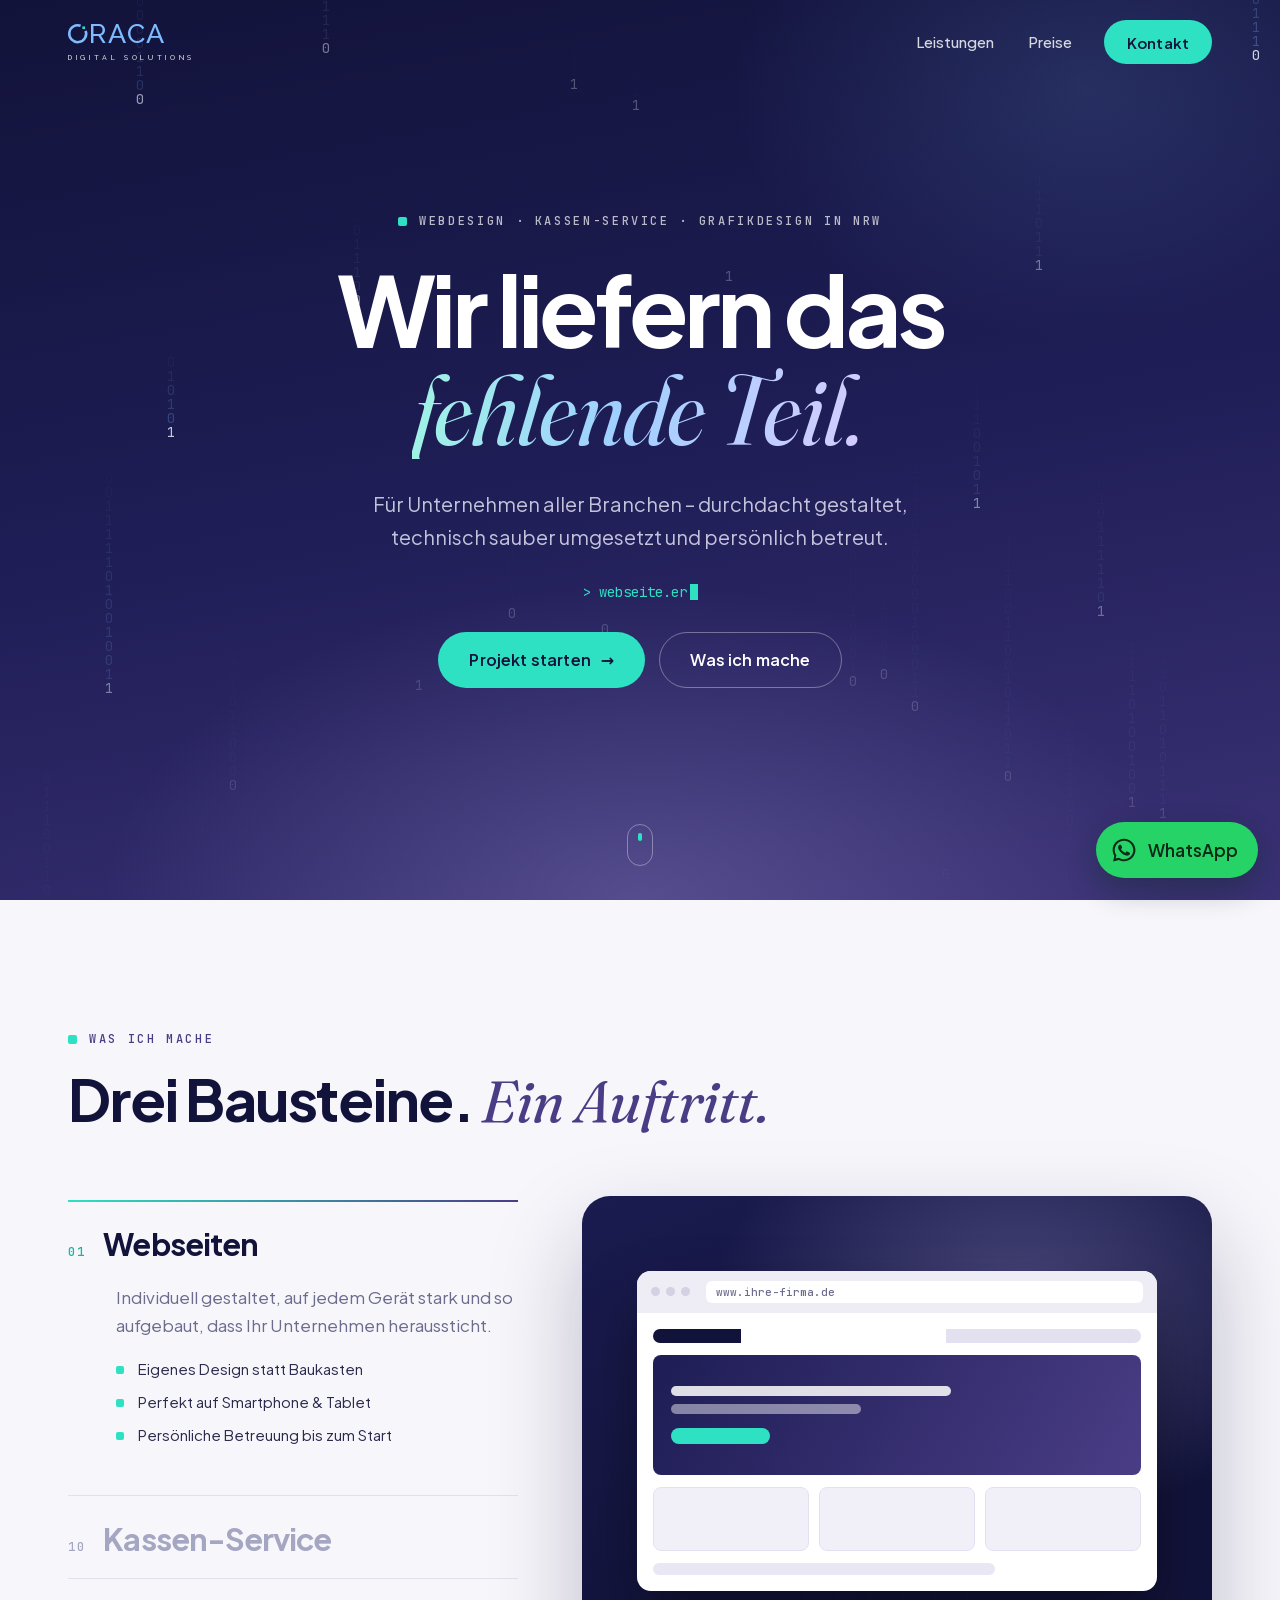
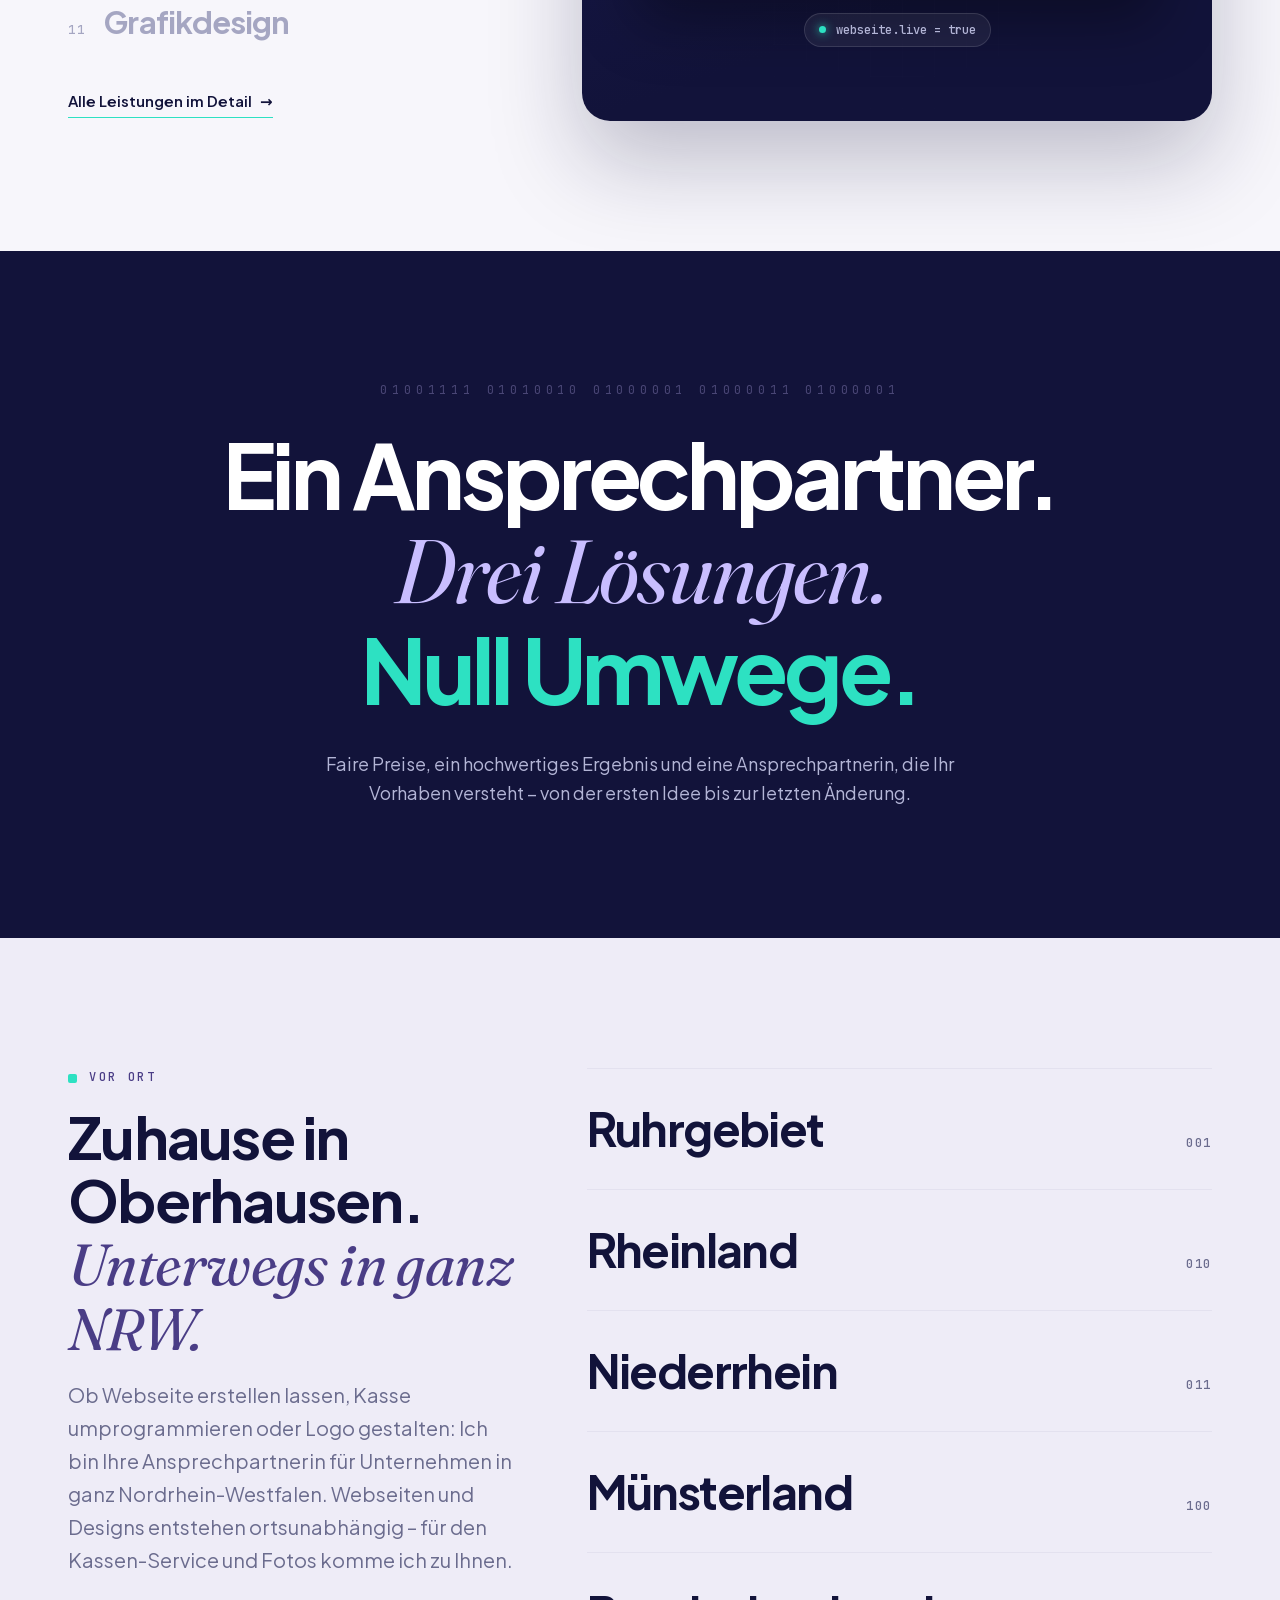
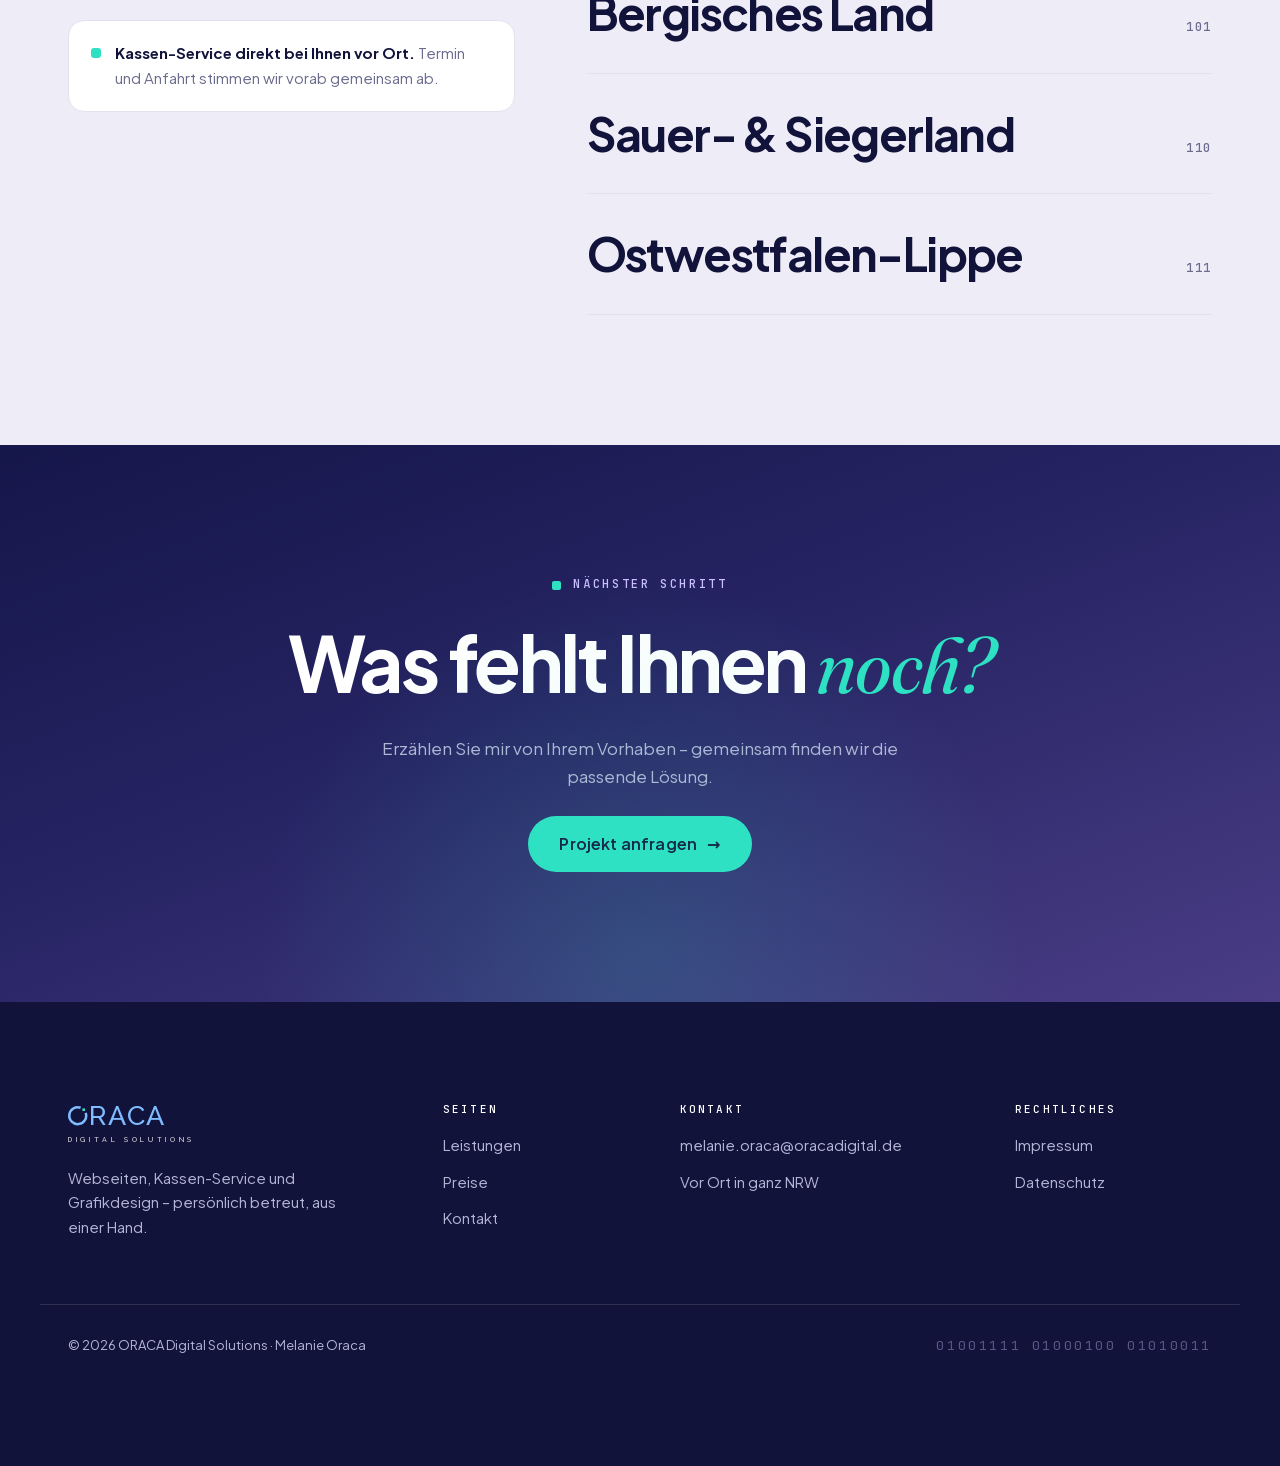
==== commit 8d501306: "Über mich in Kontakt integriert, springendes Bit im Logo" ====
--- a/index.html
+++ b/index.html
@@ -21,8 +21,8 @@
   <link rel="icon" href="img/favicon.svg" type="image/svg+xml">
   <link rel="icon" href="img/icon-192.png" type="image/png" sizes="192x192">
   <link rel="apple-touch-icon" href="apple-touch-icon.png">
-  <link rel="stylesheet" href="css/fonts.css?v=20">
-  <link rel="stylesheet" href="css/style.css?v=20">
+  <link rel="stylesheet" href="css/fonts.css?v=21">
+  <link rel="stylesheet" href="css/style.css?v=21">
   <script type="application/ld+json">{"@context": "https://schema.org", "@type": "ProfessionalService", "@id": "https://oracadigital.de/#business", "name": "ORACA Digital Solutions", "url": "https://oracadigital.de/", "image": "https://oracadigital.de/img/og-image.jpg", "logo": "https://oracadigital.de/img/og-image.jpg", "description": "Webdesign, Kassen-Service vor Ort und Grafikdesign aus Oberhausen für Unternehmen in ganz NRW.", "founder": {"@type": "Person", "name": "Melanie Oraca"}, "email": "melanie.oraca@oracadigital.de", "address": {"@type": "PostalAddress", "postalCode": "46119", "addressLocality": "Oberhausen", "addressRegion": "NRW", "addressCountry": "DE"}, "areaServed": {"@type": "State", "name": "Nordrhein-Westfalen"}, "priceRange": "€€", "hasOfferCatalog": {"@type": "OfferCatalog", "name": "Leistungen", "itemListElement": [{"@type": "Offer", "itemOffered": {"@type": "Service", "name": "Webseite erstellen lassen"}}, {"@type": "Offer", "itemOffered": {"@type": "Service", "name": "Kassen-Service: Kasse umprogrammieren, Preise und Artikel ändern"}}, {"@type": "Offer", "itemOffered": {"@type": "Service", "name": "Grafikdesign: Logo, Flyer, Speisekarte"}}]}}</script>
 </head>
 <body>
@@ -34,7 +34,6 @@
       <nav id="main-nav" class="main-nav" aria-label="Hauptnavigation">
         <a href="leistungen.html">Leistungen</a>
         <a href="preise.html">Preise</a>
-        <a href="ueber-mich.html">Über mich</a>
         <a href="kontakt.html" class="btn btn-primary">Kontakt</a>
       </nav>
     </div>
@@ -179,7 +178,6 @@
         <p class="footer-title">Seiten</p>
         <a href="leistungen.html">Leistungen</a>
         <a href="preise.html">Preise</a>
-        <a href="ueber-mich.html">Über mich</a>
         <a href="kontakt.html">Kontakt</a>
       </nav>
       <div class="footer-col">
@@ -199,6 +197,6 @@
     </div>
   </footer>
 
-  <script src="js/main.js?v=20"></script>
+  <script src="js/main.js?v=21"></script>
 </body>
 </html>
--- a/css/style.css
+++ b/css/style.css
@@ -665,3 +665,22 @@
 /* Kennzahlen: nichts darf in die Nachbarspalte ragen */
 .fact { min-width: 0; }
 .fact b { display: flex; flex-wrap: wrap; align-items: baseline; column-gap: 4px; }
+
+/* ---------- Logo: Bit springt beim Darüberfahren und Klicken ---------- */
+.brand .bit-o .bit { transform-box: fill-box; transform-origin: 50% 100%; }
+.brand:hover .bit-o .bit, .brand.jump .bit-o .bit { animation: bitJump .75s cubic-bezier(.3, .9, .4, 1); }
+@keyframes bitJump {
+  0%   { transform: translateY(0) scale(1, 1); }
+  12%  { transform: translateY(0) scale(1.15, .8); }
+  38%  { transform: translateY(-46px) scale(.92, 1.1) rotate(-10deg); }
+  62%  { transform: translateY(0) scale(1.12, .85); }
+  76%  { transform: translateY(-9px) scale(1, 1); }
+  90%  { transform: translateY(0) scale(1.04, .96); }
+  100% { transform: translateY(0) scale(1, 1); }
+}
+@media (prefers-reduced-motion: reduce) { .brand:hover .bit-o .bit, .brand.jump .bit-o .bit { animation: none; } }
+
+/* ---------- Kontakt: Ansprechpartnerin ---------- */
+.about-text h2 { font-size: clamp(36px, 4.8vw, 64px); letter-spacing: -0.045em; color: #fff; }
+.about-text h2 .accent { color: var(--lav); }
+.about-text .btn { align-self: flex-start; margin-top: 6px; }
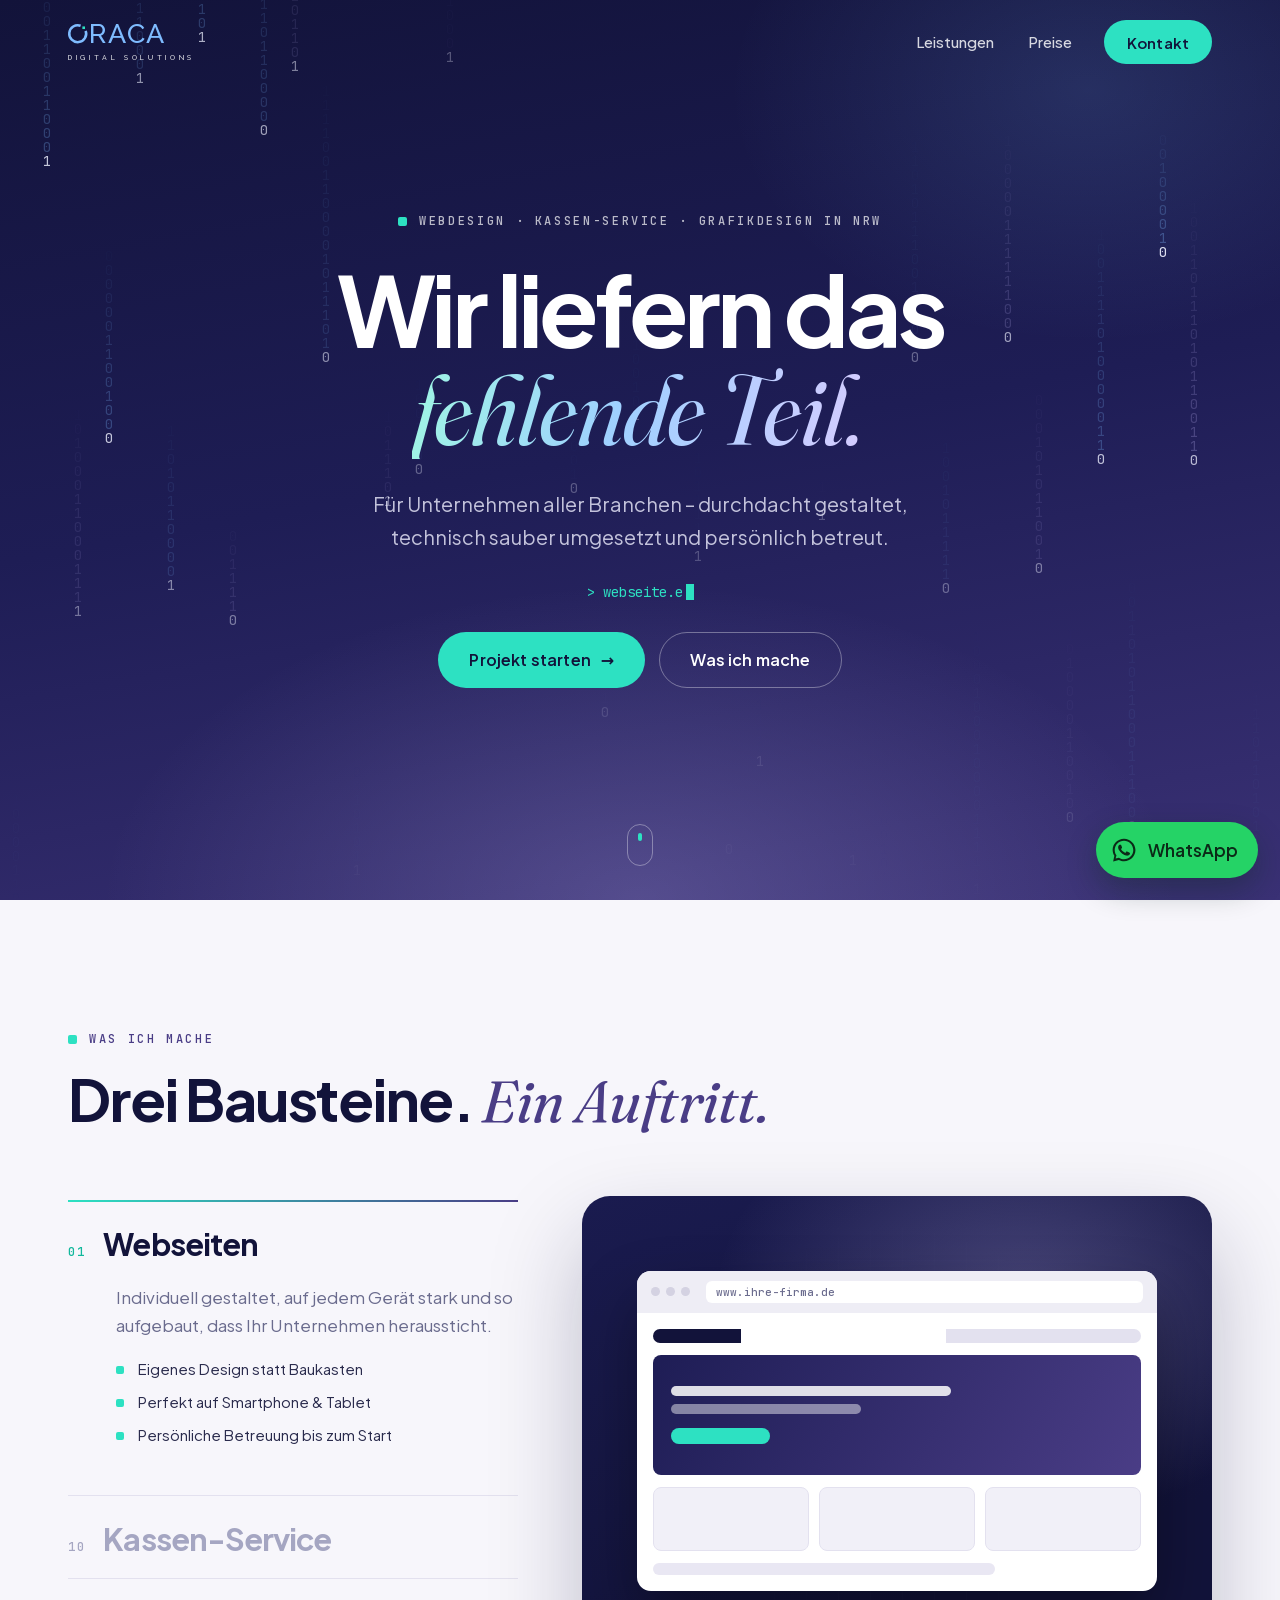
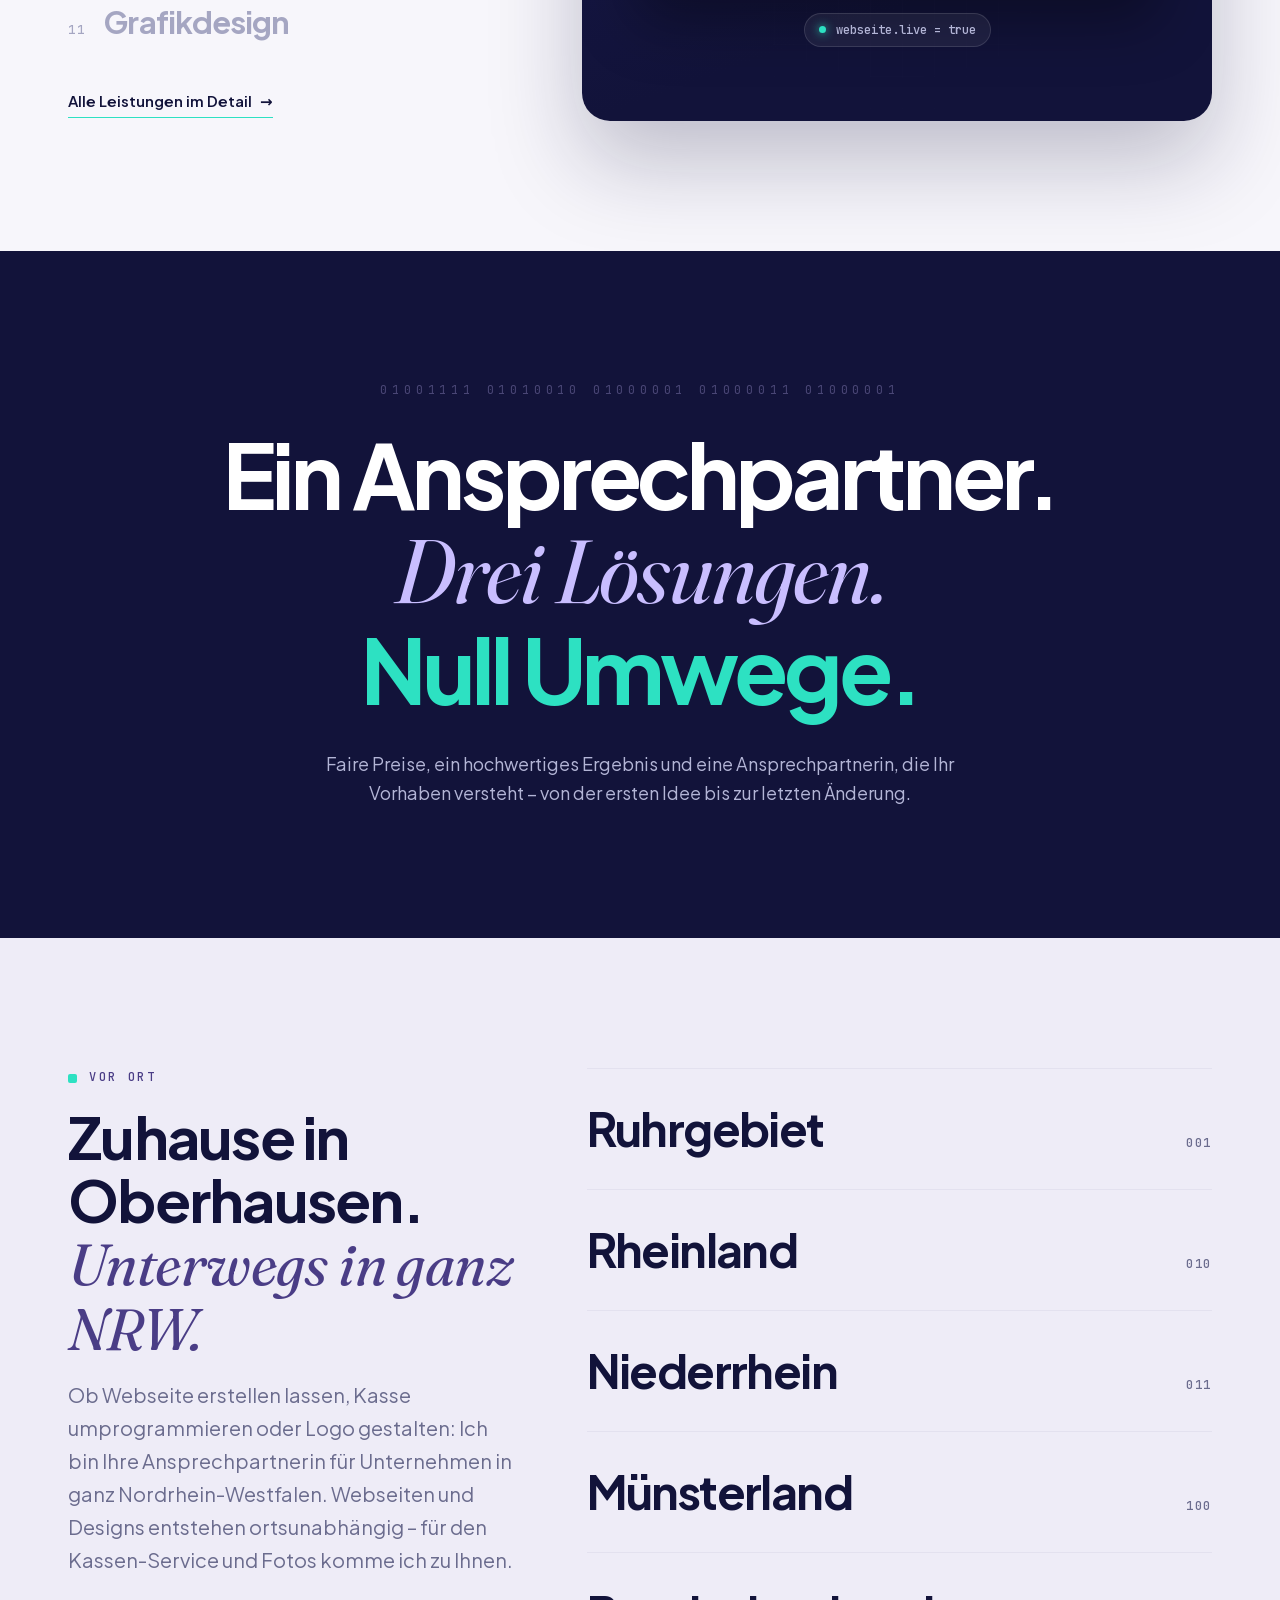
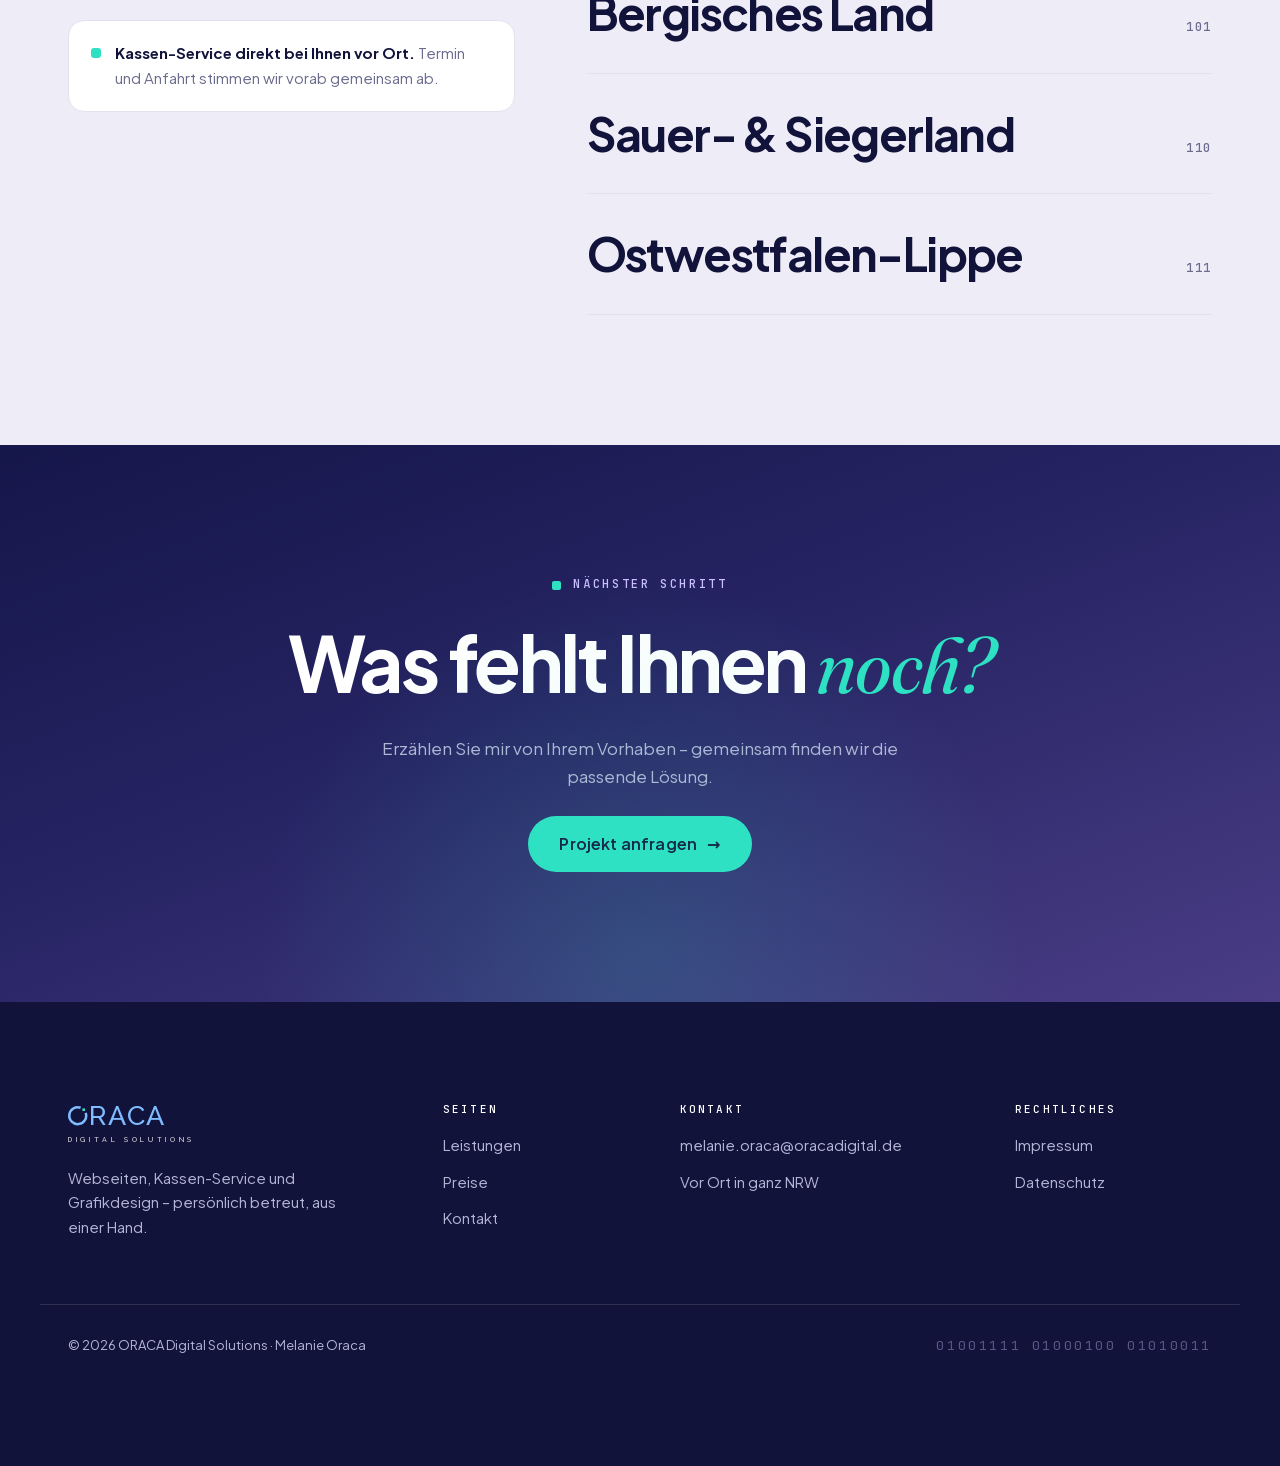
==== commit 1651cf92: "Kontakt: nur Foto statt Vorstellungstext" ====
--- a/index.html
+++ b/index.html
@@ -21,8 +21,8 @@
   <link rel="icon" href="img/favicon.svg" type="image/svg+xml">
   <link rel="icon" href="img/icon-192.png" type="image/png" sizes="192x192">
   <link rel="apple-touch-icon" href="apple-touch-icon.png">
-  <link rel="stylesheet" href="css/fonts.css?v=21">
-  <link rel="stylesheet" href="css/style.css?v=21">
+  <link rel="stylesheet" href="css/fonts.css?v=22">
+  <link rel="stylesheet" href="css/style.css?v=22">
   <script type="application/ld+json">{"@context": "https://schema.org", "@type": "ProfessionalService", "@id": "https://oracadigital.de/#business", "name": "ORACA Digital Solutions", "url": "https://oracadigital.de/", "image": "https://oracadigital.de/img/og-image.jpg", "logo": "https://oracadigital.de/img/og-image.jpg", "description": "Webdesign, Kassen-Service vor Ort und Grafikdesign aus Oberhausen für Unternehmen in ganz NRW.", "founder": {"@type": "Person", "name": "Melanie Oraca"}, "email": "melanie.oraca@oracadigital.de", "address": {"@type": "PostalAddress", "postalCode": "46119", "addressLocality": "Oberhausen", "addressRegion": "NRW", "addressCountry": "DE"}, "areaServed": {"@type": "State", "name": "Nordrhein-Westfalen"}, "priceRange": "€€", "hasOfferCatalog": {"@type": "OfferCatalog", "name": "Leistungen", "itemListElement": [{"@type": "Offer", "itemOffered": {"@type": "Service", "name": "Webseite erstellen lassen"}}, {"@type": "Offer", "itemOffered": {"@type": "Service", "name": "Kassen-Service: Kasse umprogrammieren, Preise und Artikel ändern"}}, {"@type": "Offer", "itemOffered": {"@type": "Service", "name": "Grafikdesign: Logo, Flyer, Speisekarte"}}]}}</script>
 </head>
 <body>
@@ -197,6 +197,6 @@
     </div>
   </footer>
 
-  <script src="js/main.js?v=21"></script>
+  <script src="js/main.js?v=22"></script>
 </body>
 </html>
--- a/css/style.css
+++ b/css/style.css
@@ -684,3 +684,10 @@
 .about-text h2 { font-size: clamp(36px, 4.8vw, 64px); letter-spacing: -0.045em; color: #fff; }
 .about-text h2 .accent { color: var(--lav); }
 .about-text .btn { align-self: flex-start; margin-top: 6px; }
+
+/* Kontakt: Foto der Ansprechpartnerin */
+.contact-person { display: flex; align-items: center; gap: 22px; margin-top: 8px; }
+.contact-person .photo-logo { width: 150px; margin: 0; flex-shrink: 0; }
+.contact-person b { display: block; font-size: 20px; color: #fff; letter-spacing: -0.01em; }
+.contact-person span { font: 500 12px var(--mono); letter-spacing: .16em; text-transform: uppercase; color: var(--lav); }
+@media (max-width: 760px) { .contact-person .photo-logo { width: 120px; } }
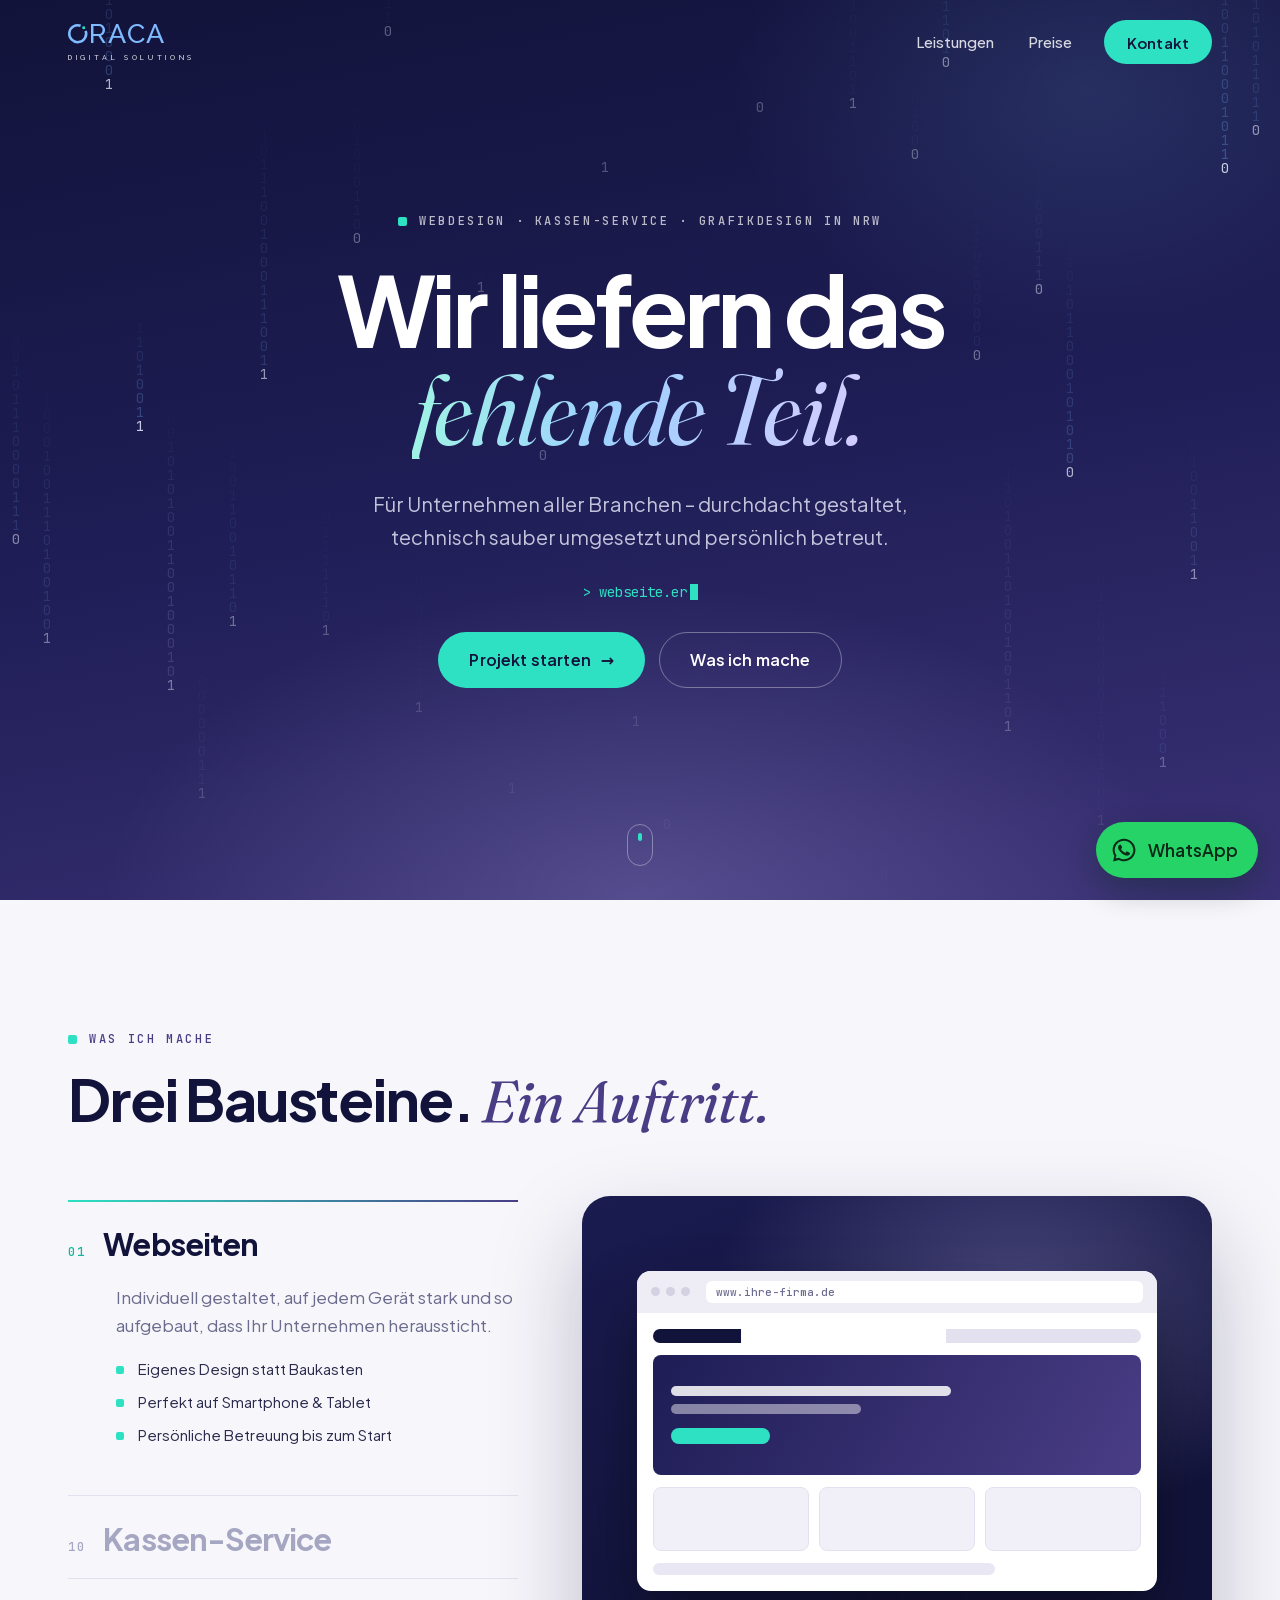
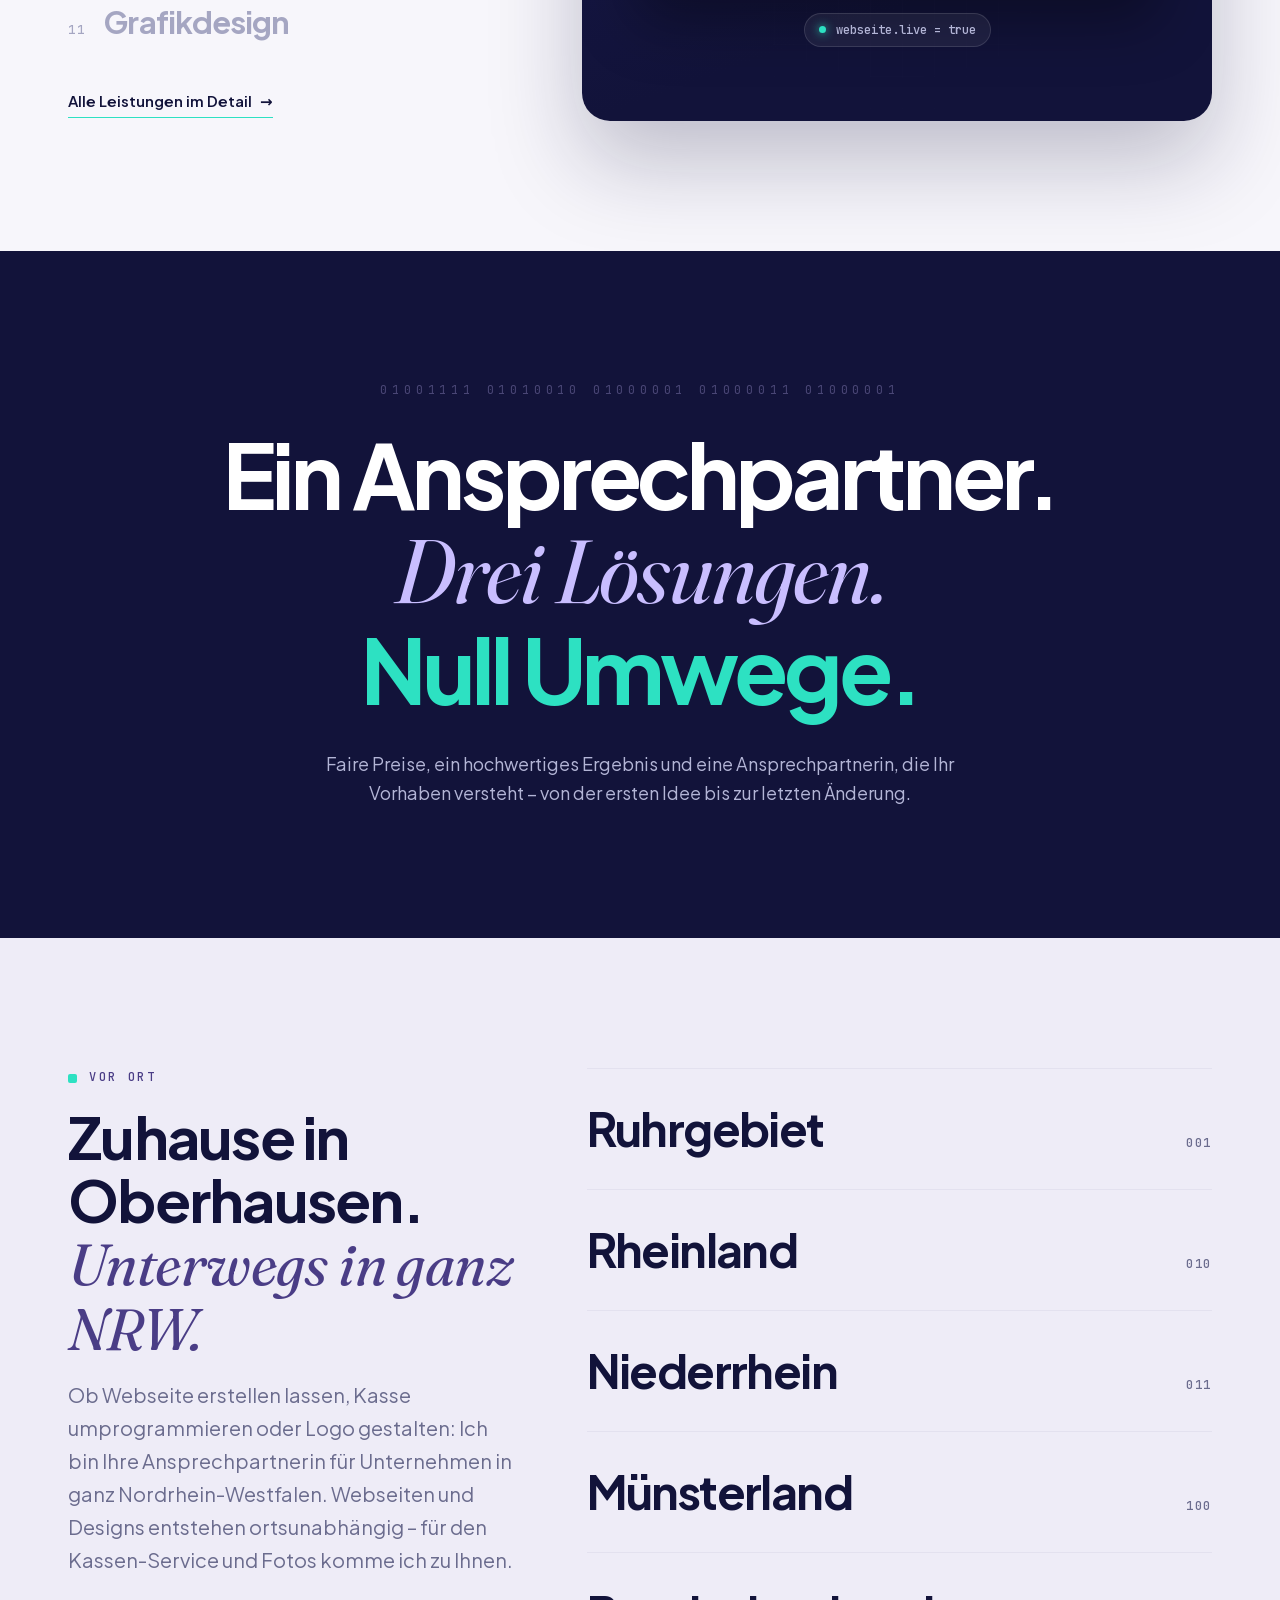
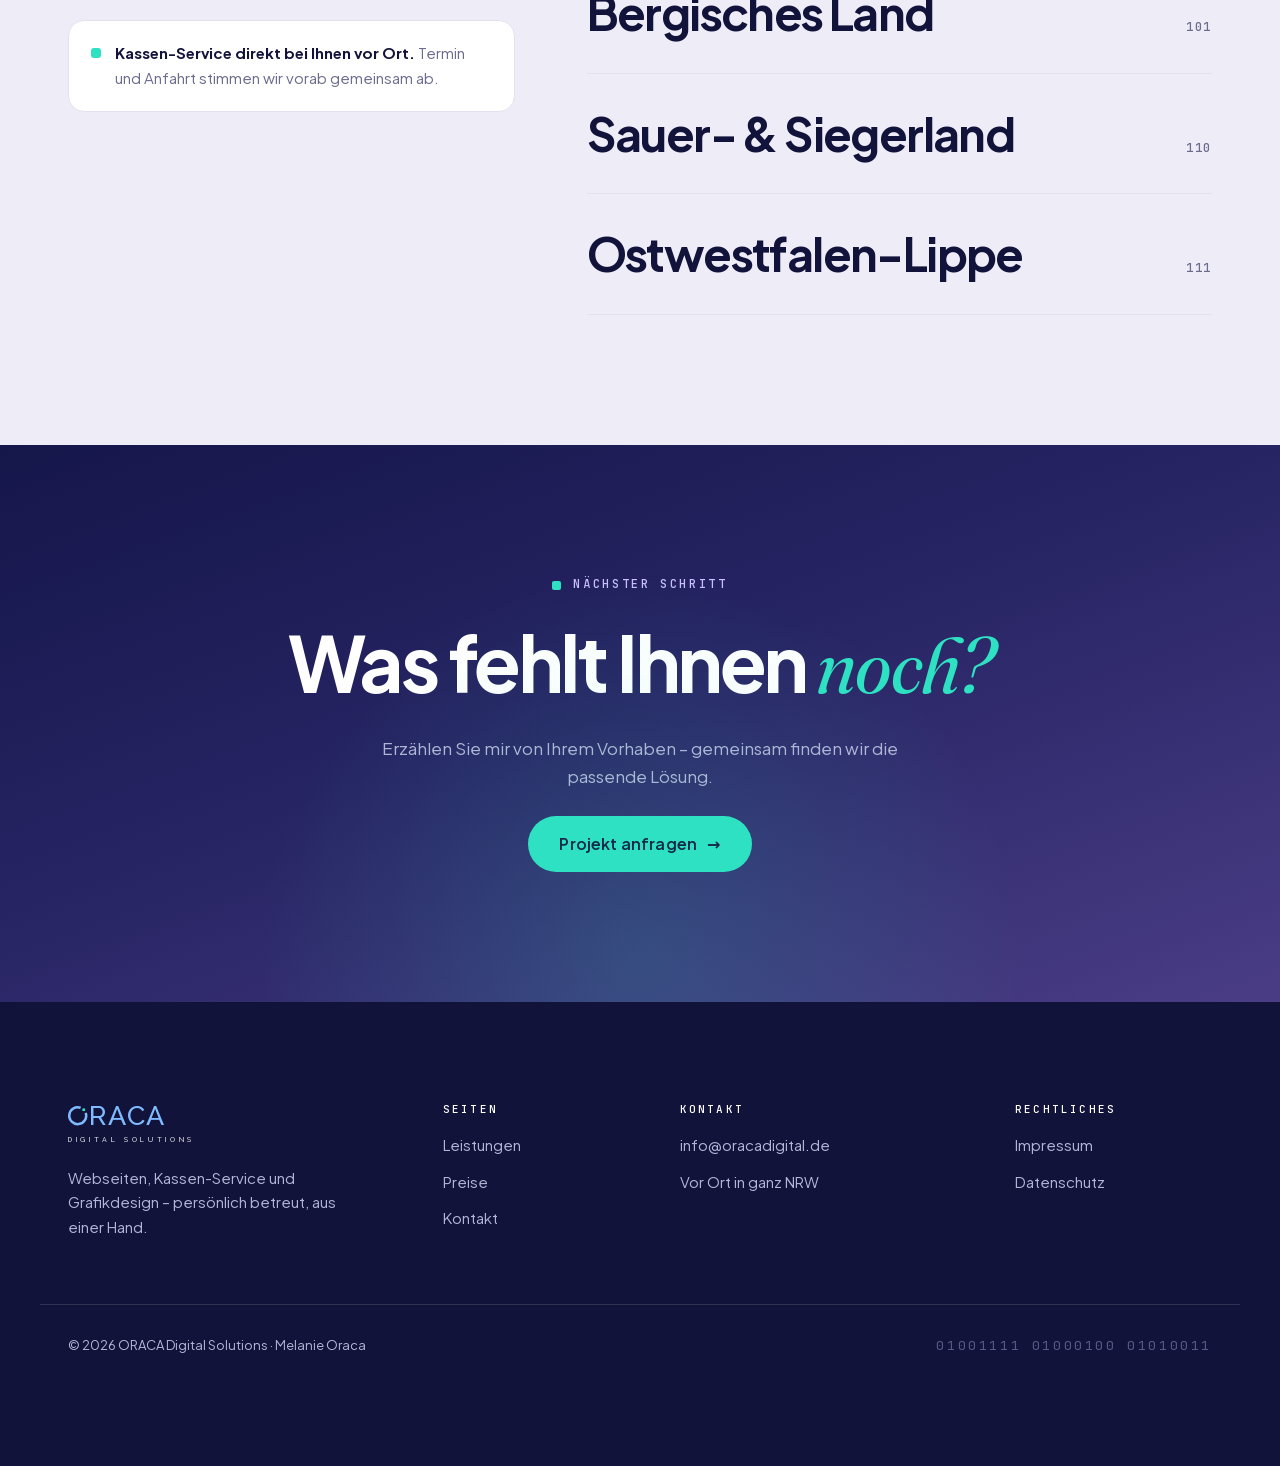
==== commit 4c7630c0: "E-Mail auf info@oracadigital.de geändert" ====
--- a/index.html
+++ b/index.html
@@ -21,9 +21,9 @@
   <link rel="icon" href="img/favicon.svg" type="image/svg+xml">
   <link rel="icon" href="img/icon-192.png" type="image/png" sizes="192x192">
   <link rel="apple-touch-icon" href="apple-touch-icon.png">
-  <link rel="stylesheet" href="css/fonts.css?v=22">
-  <link rel="stylesheet" href="css/style.css?v=22">
-  <script type="application/ld+json">{"@context": "https://schema.org", "@type": "ProfessionalService", "@id": "https://oracadigital.de/#business", "name": "ORACA Digital Solutions", "url": "https://oracadigital.de/", "image": "https://oracadigital.de/img/og-image.jpg", "logo": "https://oracadigital.de/img/og-image.jpg", "description": "Webdesign, Kassen-Service vor Ort und Grafikdesign aus Oberhausen für Unternehmen in ganz NRW.", "founder": {"@type": "Person", "name": "Melanie Oraca"}, "email": "melanie.oraca@oracadigital.de", "address": {"@type": "PostalAddress", "postalCode": "46119", "addressLocality": "Oberhausen", "addressRegion": "NRW", "addressCountry": "DE"}, "areaServed": {"@type": "State", "name": "Nordrhein-Westfalen"}, "priceRange": "€€", "hasOfferCatalog": {"@type": "OfferCatalog", "name": "Leistungen", "itemListElement": [{"@type": "Offer", "itemOffered": {"@type": "Service", "name": "Webseite erstellen lassen"}}, {"@type": "Offer", "itemOffered": {"@type": "Service", "name": "Kassen-Service: Kasse umprogrammieren, Preise und Artikel ändern"}}, {"@type": "Offer", "itemOffered": {"@type": "Service", "name": "Grafikdesign: Logo, Flyer, Speisekarte"}}]}}</script>
+  <link rel="stylesheet" href="css/fonts.css?v=23">
+  <link rel="stylesheet" href="css/style.css?v=23">
+  <script type="application/ld+json">{"@context": "https://schema.org", "@type": "ProfessionalService", "@id": "https://oracadigital.de/#business", "name": "ORACA Digital Solutions", "url": "https://oracadigital.de/", "image": "https://oracadigital.de/img/og-image.jpg", "logo": "https://oracadigital.de/img/og-image.jpg", "description": "Webdesign, Kassen-Service vor Ort und Grafikdesign aus Oberhausen für Unternehmen in ganz NRW.", "founder": {"@type": "Person", "name": "Melanie Oraca"}, "email": "info@oracadigital.de", "address": {"@type": "PostalAddress", "postalCode": "46119", "addressLocality": "Oberhausen", "addressRegion": "NRW", "addressCountry": "DE"}, "areaServed": {"@type": "State", "name": "Nordrhein-Westfalen"}, "priceRange": "€€", "hasOfferCatalog": {"@type": "OfferCatalog", "name": "Leistungen", "itemListElement": [{"@type": "Offer", "itemOffered": {"@type": "Service", "name": "Webseite erstellen lassen"}}, {"@type": "Offer", "itemOffered": {"@type": "Service", "name": "Kassen-Service: Kasse umprogrammieren, Preise und Artikel ändern"}}, {"@type": "Offer", "itemOffered": {"@type": "Service", "name": "Grafikdesign: Logo, Flyer, Speisekarte"}}]}}</script>
 </head>
 <body>
   <a class="skip-link" href="#main">Zum Inhalt springen</a>
@@ -182,7 +182,7 @@
       </nav>
       <div class="footer-col">
         <p class="footer-title">Kontakt</p>
-        <a href="mailto:melanie.oraca@oracadigital.de">melanie.oraca@oracadigital.de</a>
+        <a href="mailto:info@oracadigital.de">info@oracadigital.de</a>
         <span>Vor Ort in ganz NRW</span>
       </div>
       <nav class="footer-col" aria-label="Rechtliches">
@@ -197,6 +197,6 @@
     </div>
   </footer>
 
-  <script src="js/main.js?v=22"></script>
+  <script src="js/main.js?v=23"></script>
 </body>
 </html>
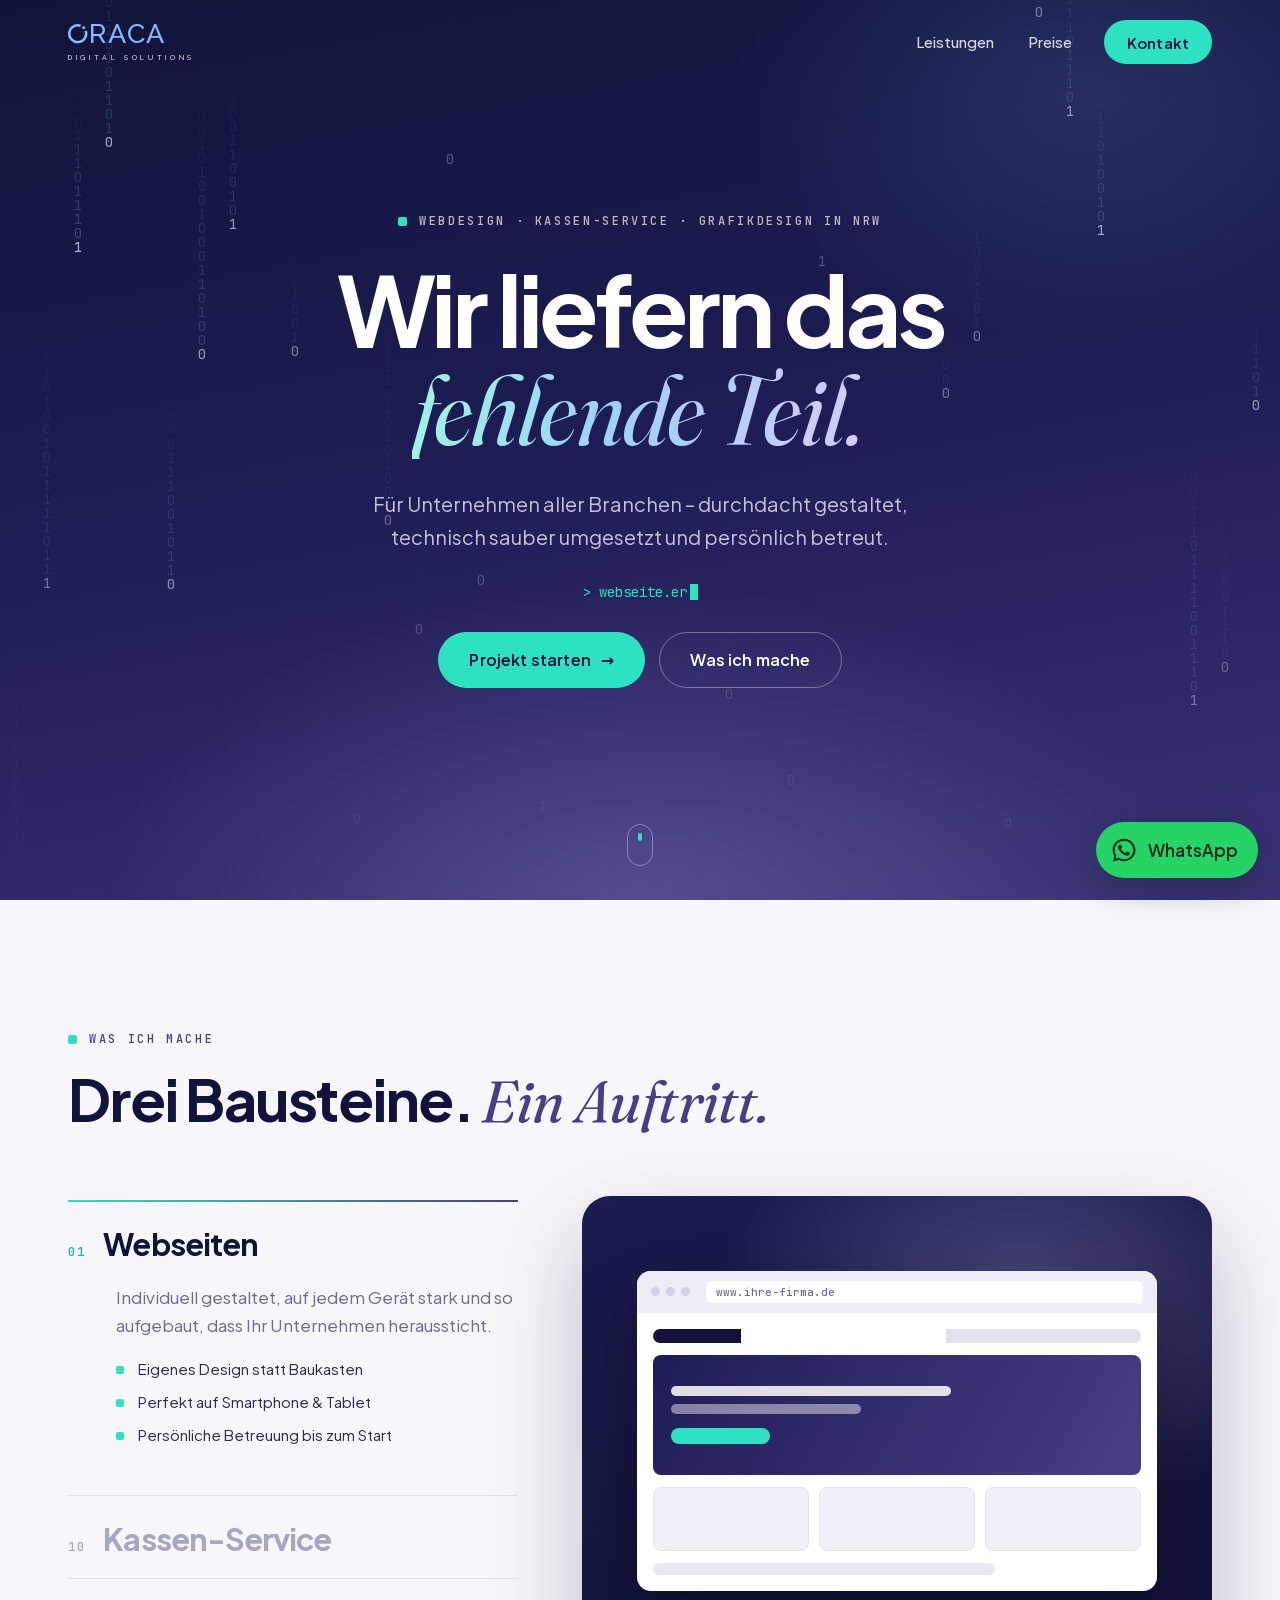
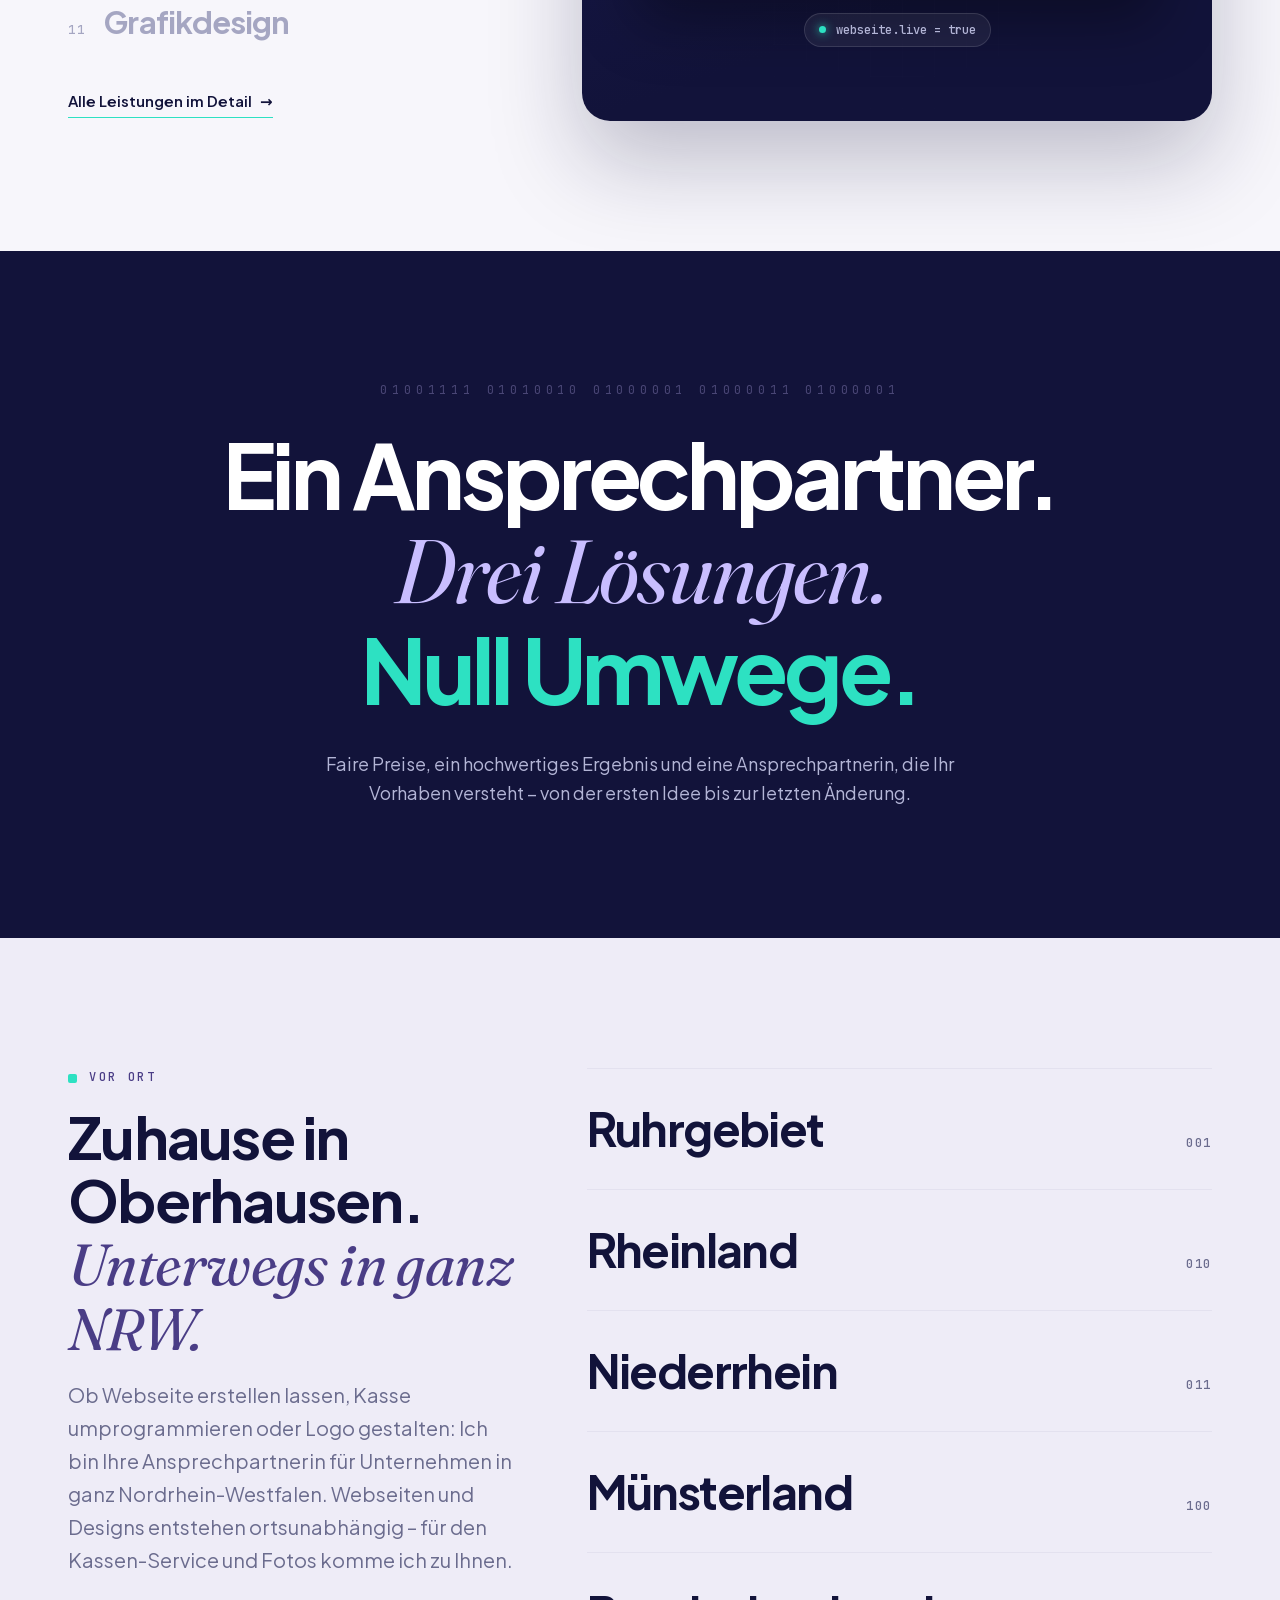
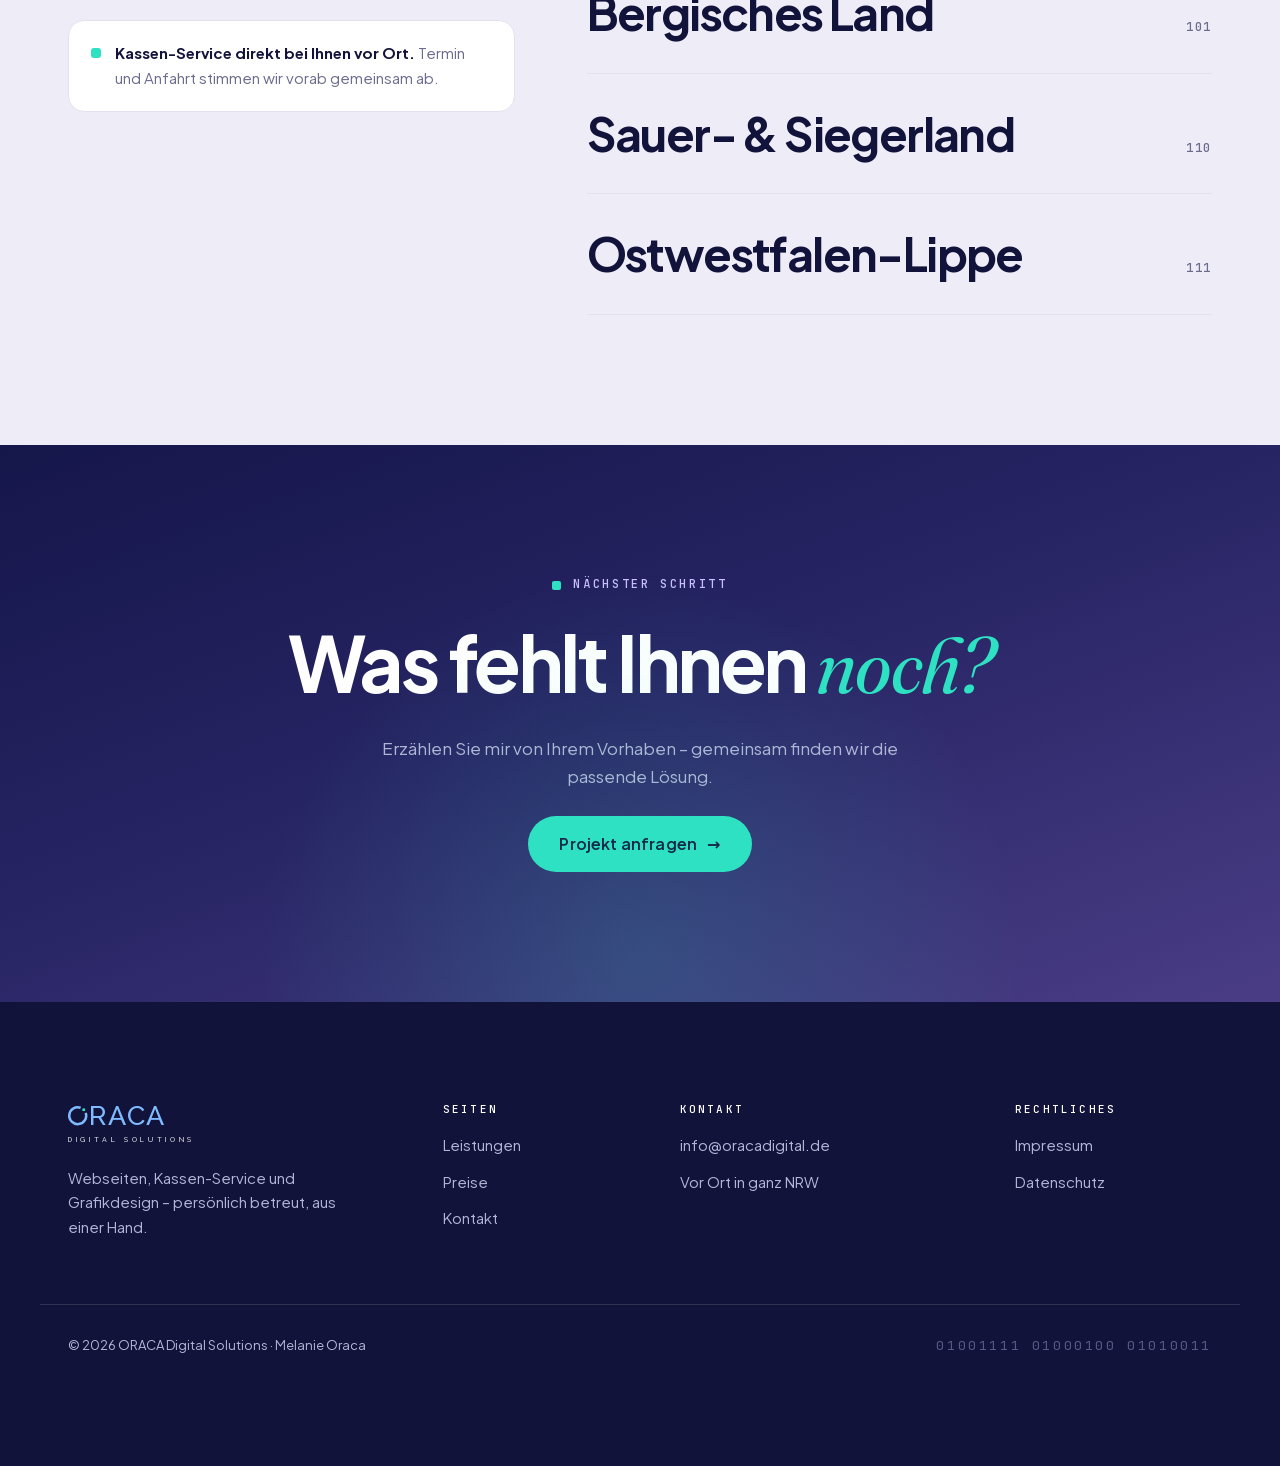
==== commit 3cd57f9e: "Kontaktformular sendet direkt (Web3Forms)" ====
--- a/index.html
+++ b/index.html
@@ -21,8 +21,8 @@
   <link rel="icon" href="img/favicon.svg" type="image/svg+xml">
   <link rel="icon" href="img/icon-192.png" type="image/png" sizes="192x192">
   <link rel="apple-touch-icon" href="apple-touch-icon.png">
-  <link rel="stylesheet" href="css/fonts.css?v=23">
-  <link rel="stylesheet" href="css/style.css?v=23">
+  <link rel="stylesheet" href="css/fonts.css?v=24">
+  <link rel="stylesheet" href="css/style.css?v=24">
   <script type="application/ld+json">{"@context": "https://schema.org", "@type": "ProfessionalService", "@id": "https://oracadigital.de/#business", "name": "ORACA Digital Solutions", "url": "https://oracadigital.de/", "image": "https://oracadigital.de/img/og-image.jpg", "logo": "https://oracadigital.de/img/og-image.jpg", "description": "Webdesign, Kassen-Service vor Ort und Grafikdesign aus Oberhausen für Unternehmen in ganz NRW.", "founder": {"@type": "Person", "name": "Melanie Oraca"}, "email": "info@oracadigital.de", "address": {"@type": "PostalAddress", "postalCode": "46119", "addressLocality": "Oberhausen", "addressRegion": "NRW", "addressCountry": "DE"}, "areaServed": {"@type": "State", "name": "Nordrhein-Westfalen"}, "priceRange": "€€", "hasOfferCatalog": {"@type": "OfferCatalog", "name": "Leistungen", "itemListElement": [{"@type": "Offer", "itemOffered": {"@type": "Service", "name": "Webseite erstellen lassen"}}, {"@type": "Offer", "itemOffered": {"@type": "Service", "name": "Kassen-Service: Kasse umprogrammieren, Preise und Artikel ändern"}}, {"@type": "Offer", "itemOffered": {"@type": "Service", "name": "Grafikdesign: Logo, Flyer, Speisekarte"}}]}}</script>
 </head>
 <body>
@@ -197,6 +197,6 @@
     </div>
   </footer>
 
-  <script src="js/main.js?v=23"></script>
+  <script src="js/main.js?v=24"></script>
 </body>
 </html>
--- a/css/style.css
+++ b/css/style.css
@@ -691,3 +691,5 @@
 .contact-person b { display: block; font-size: 20px; color: #fff; letter-spacing: -0.01em; }
 .contact-person span { font: 500 12px var(--mono); letter-spacing: .16em; text-transform: uppercase; color: var(--lav); }
 @media (max-width: 760px) { .contact-person .photo-logo { width: 120px; } }
+.contact-form .hp { display: none; }
+.contact-form button[disabled] { opacity: .6; cursor: wait; }
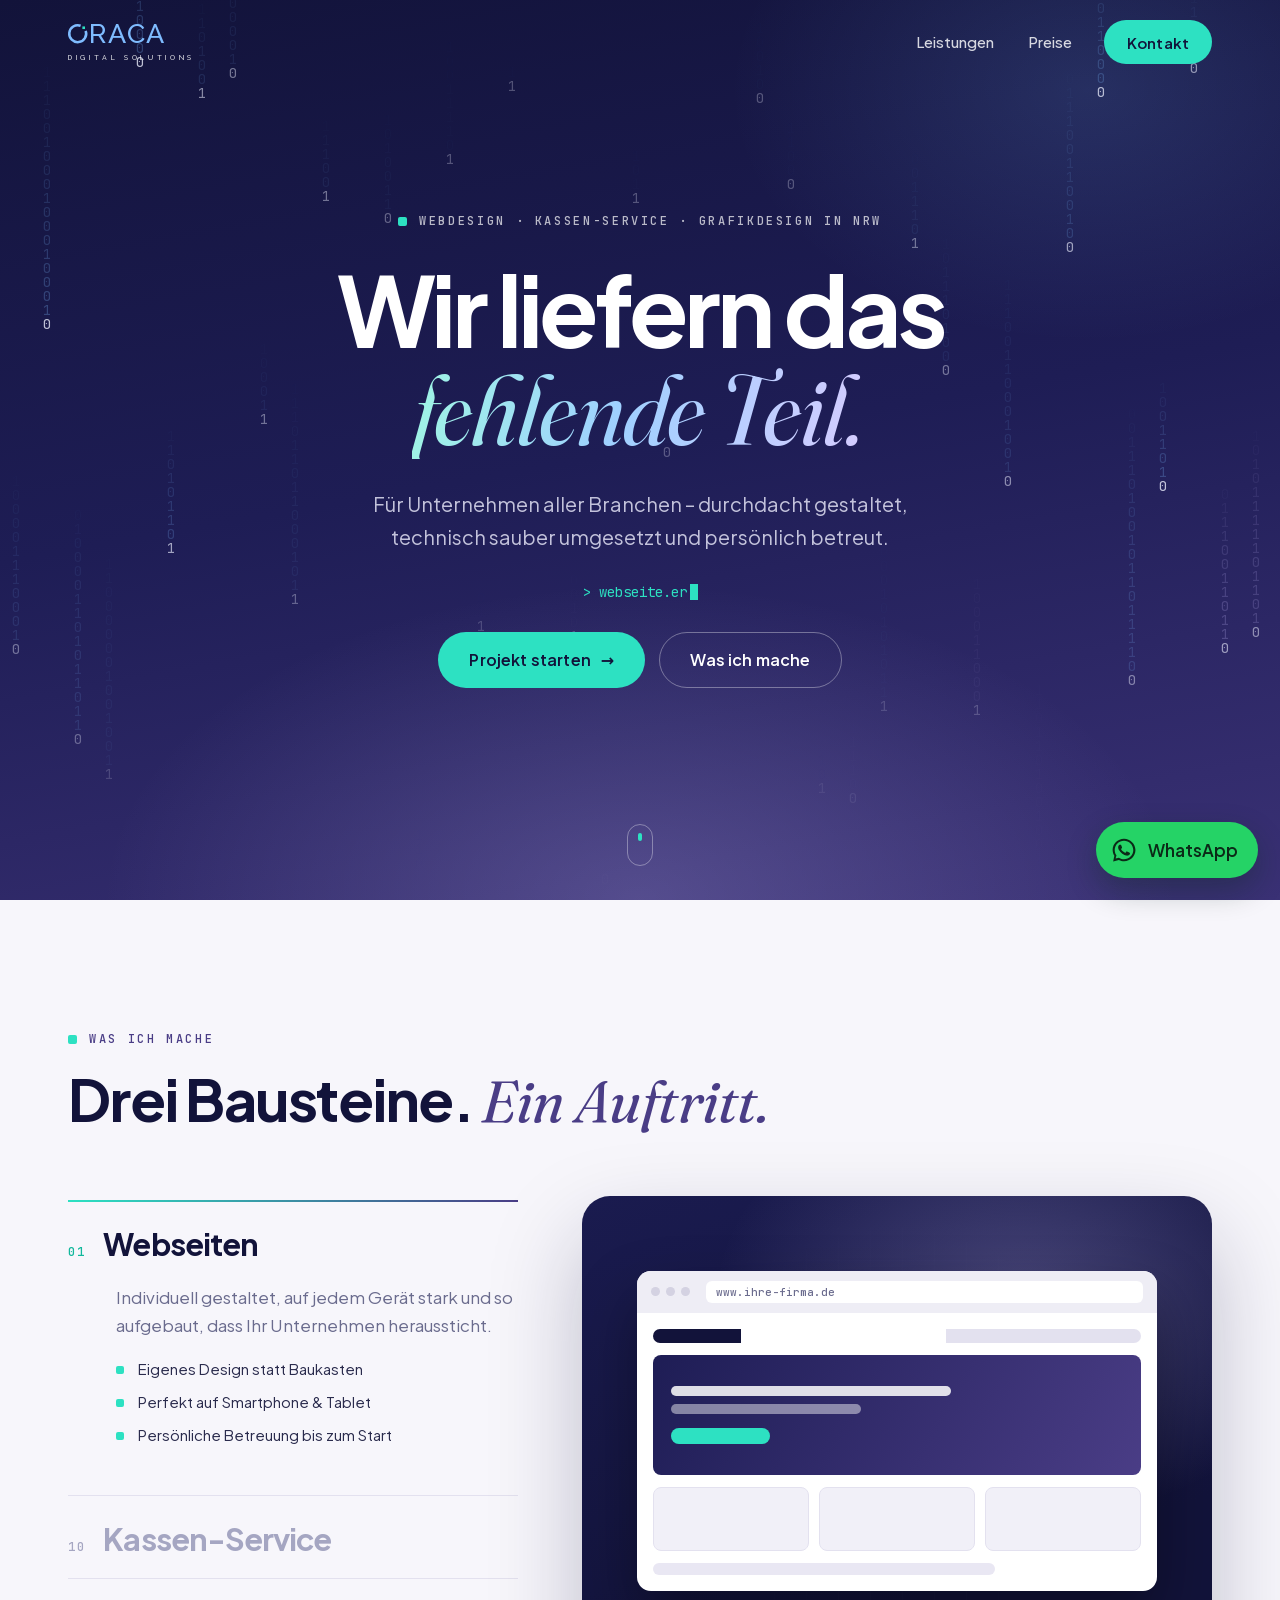
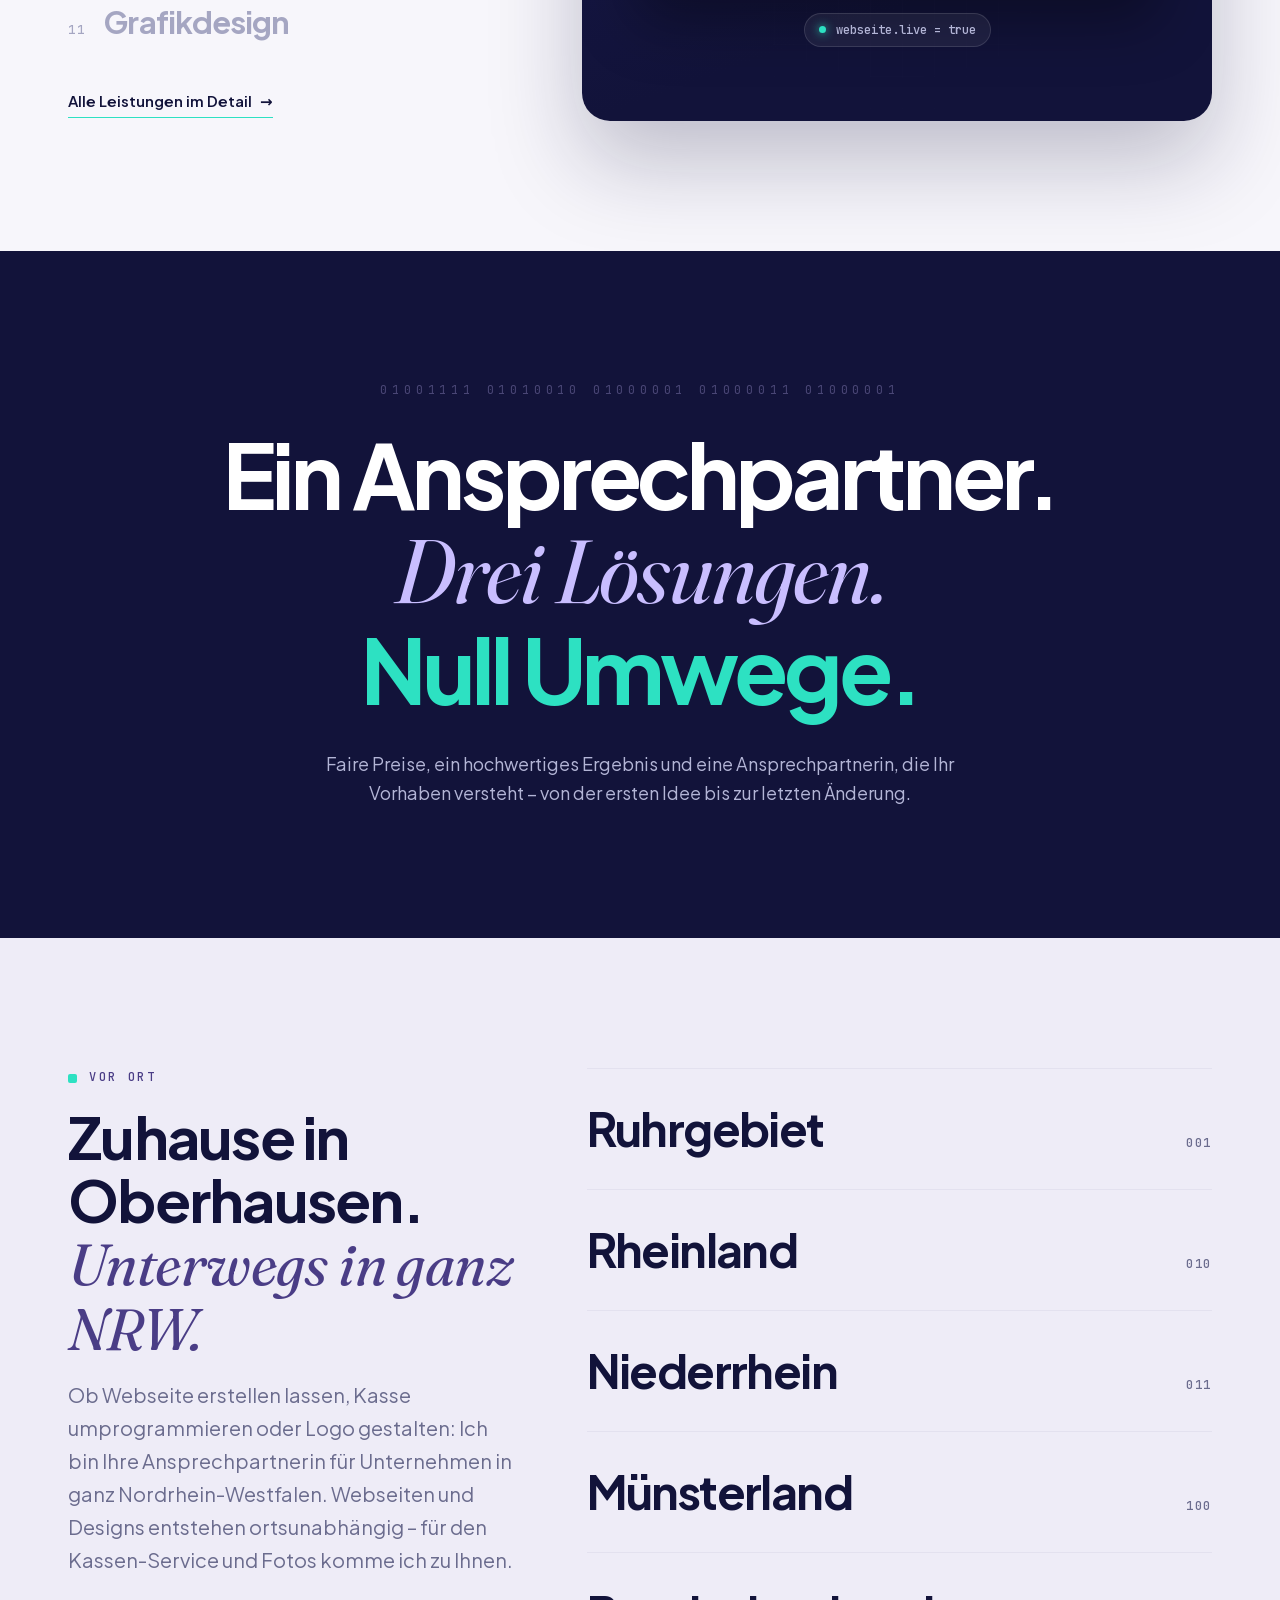
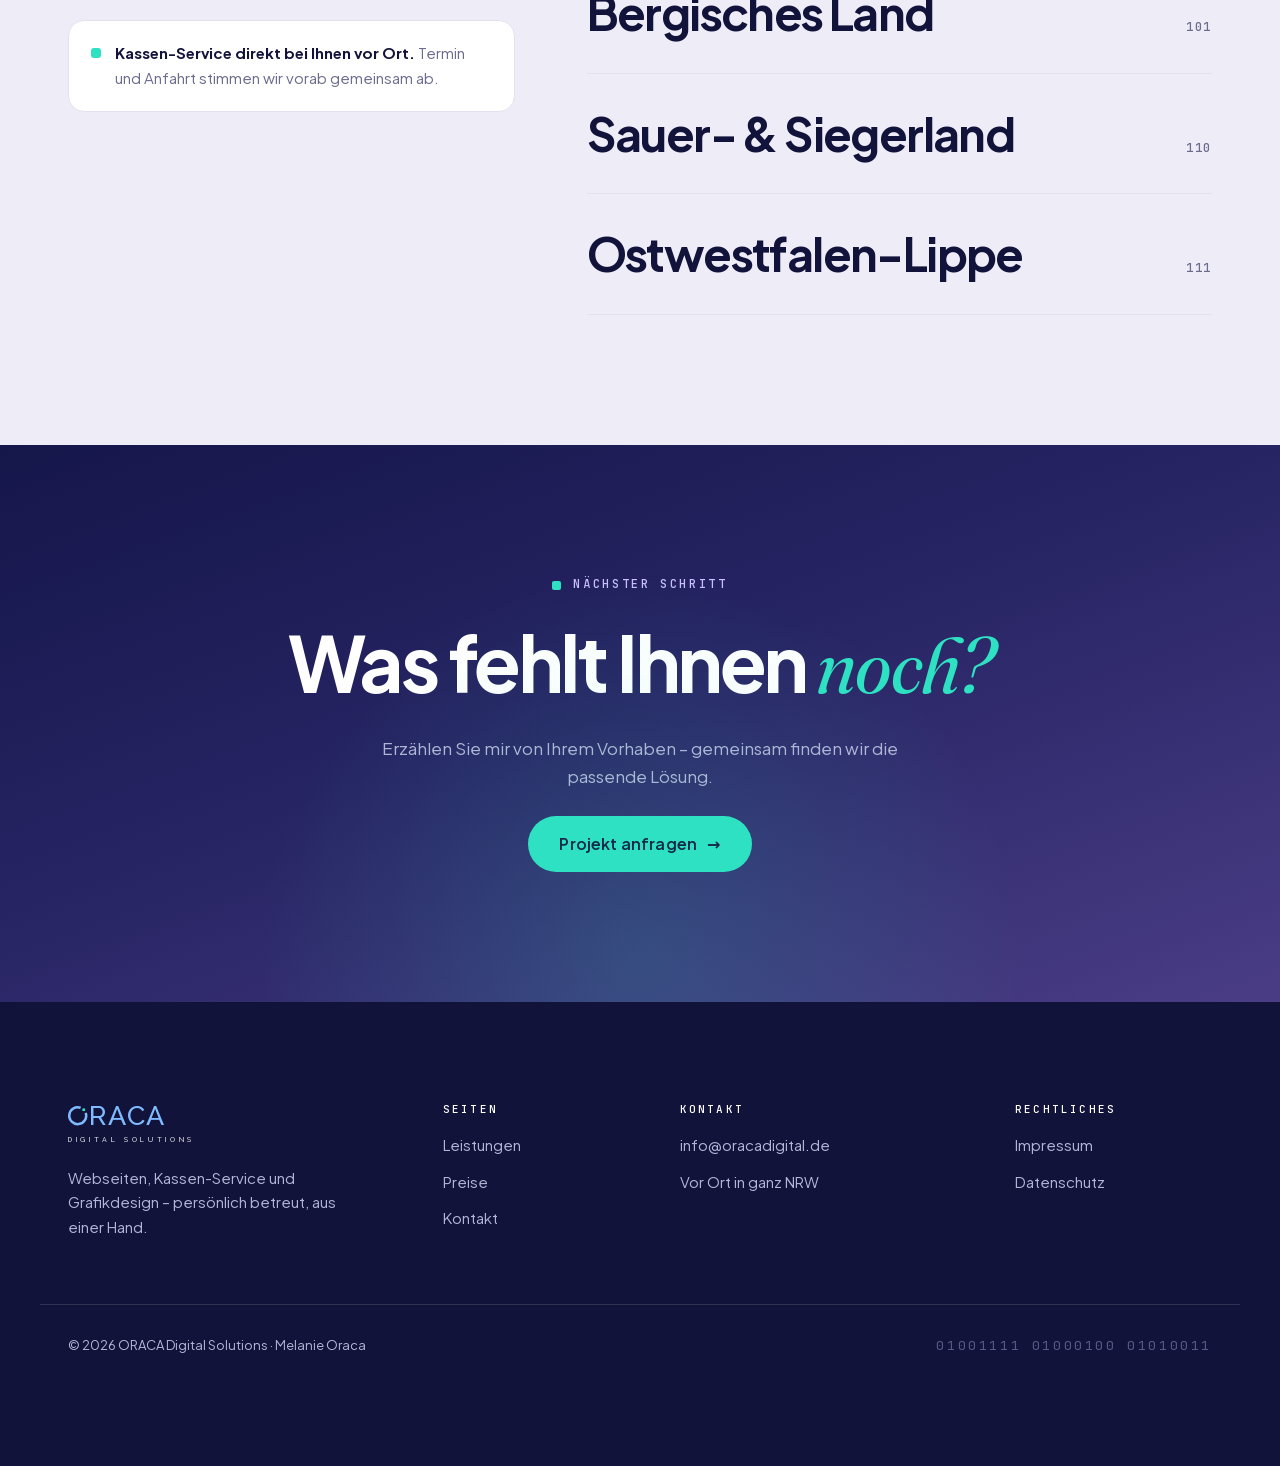
==== commit 194a7ce0: "Kontaktformular: Telefon und Antwortweg" ====
--- a/index.html
+++ b/index.html
@@ -21,8 +21,8 @@
   <link rel="icon" href="img/favicon.svg" type="image/svg+xml">
   <link rel="icon" href="img/icon-192.png" type="image/png" sizes="192x192">
   <link rel="apple-touch-icon" href="apple-touch-icon.png">
-  <link rel="stylesheet" href="css/fonts.css?v=24">
-  <link rel="stylesheet" href="css/style.css?v=24">
+  <link rel="stylesheet" href="css/fonts.css?v=25">
+  <link rel="stylesheet" href="css/style.css?v=25">
   <script type="application/ld+json">{"@context": "https://schema.org", "@type": "ProfessionalService", "@id": "https://oracadigital.de/#business", "name": "ORACA Digital Solutions", "url": "https://oracadigital.de/", "image": "https://oracadigital.de/img/og-image.jpg", "logo": "https://oracadigital.de/img/og-image.jpg", "description": "Webdesign, Kassen-Service vor Ort und Grafikdesign aus Oberhausen für Unternehmen in ganz NRW.", "founder": {"@type": "Person", "name": "Melanie Oraca"}, "email": "info@oracadigital.de", "address": {"@type": "PostalAddress", "postalCode": "46119", "addressLocality": "Oberhausen", "addressRegion": "NRW", "addressCountry": "DE"}, "areaServed": {"@type": "State", "name": "Nordrhein-Westfalen"}, "priceRange": "€€", "hasOfferCatalog": {"@type": "OfferCatalog", "name": "Leistungen", "itemListElement": [{"@type": "Offer", "itemOffered": {"@type": "Service", "name": "Webseite erstellen lassen"}}, {"@type": "Offer", "itemOffered": {"@type": "Service", "name": "Kassen-Service: Kasse umprogrammieren, Preise und Artikel ändern"}}, {"@type": "Offer", "itemOffered": {"@type": "Service", "name": "Grafikdesign: Logo, Flyer, Speisekarte"}}]}}</script>
 </head>
 <body>
@@ -197,6 +197,6 @@
     </div>
   </footer>
 
-  <script src="js/main.js?v=24"></script>
+  <script src="js/main.js?v=25"></script>
 </body>
 </html>
--- a/css/style.css
+++ b/css/style.css
@@ -693,3 +693,5 @@
 @media (max-width: 760px) { .contact-person .photo-logo { width: 120px; } }
 .contact-form .hp { display: none; }
 .contact-form button[disabled] { opacity: .6; cursor: wait; }
+.f-label em { font-style: normal; text-transform: none; letter-spacing: 0; opacity: .75; }
+.contact-form input::placeholder { color: #A3A5BF; }
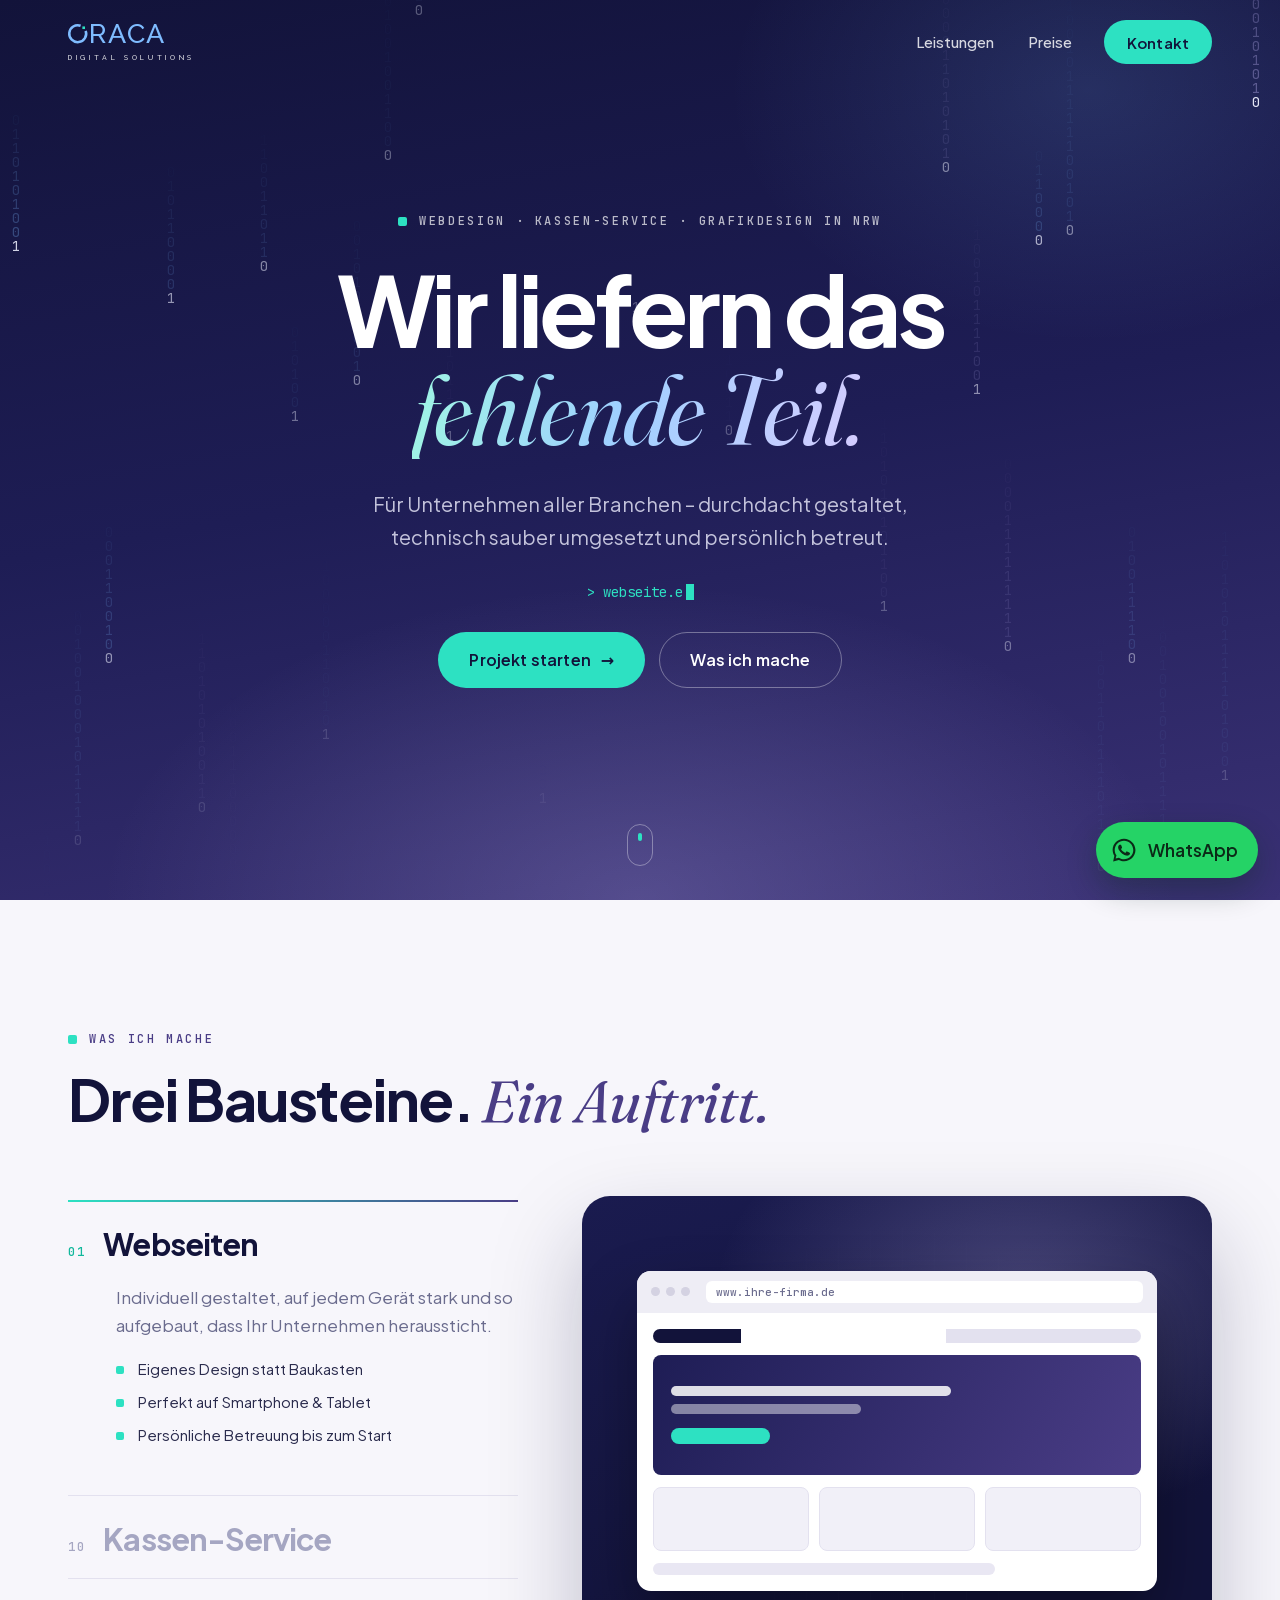
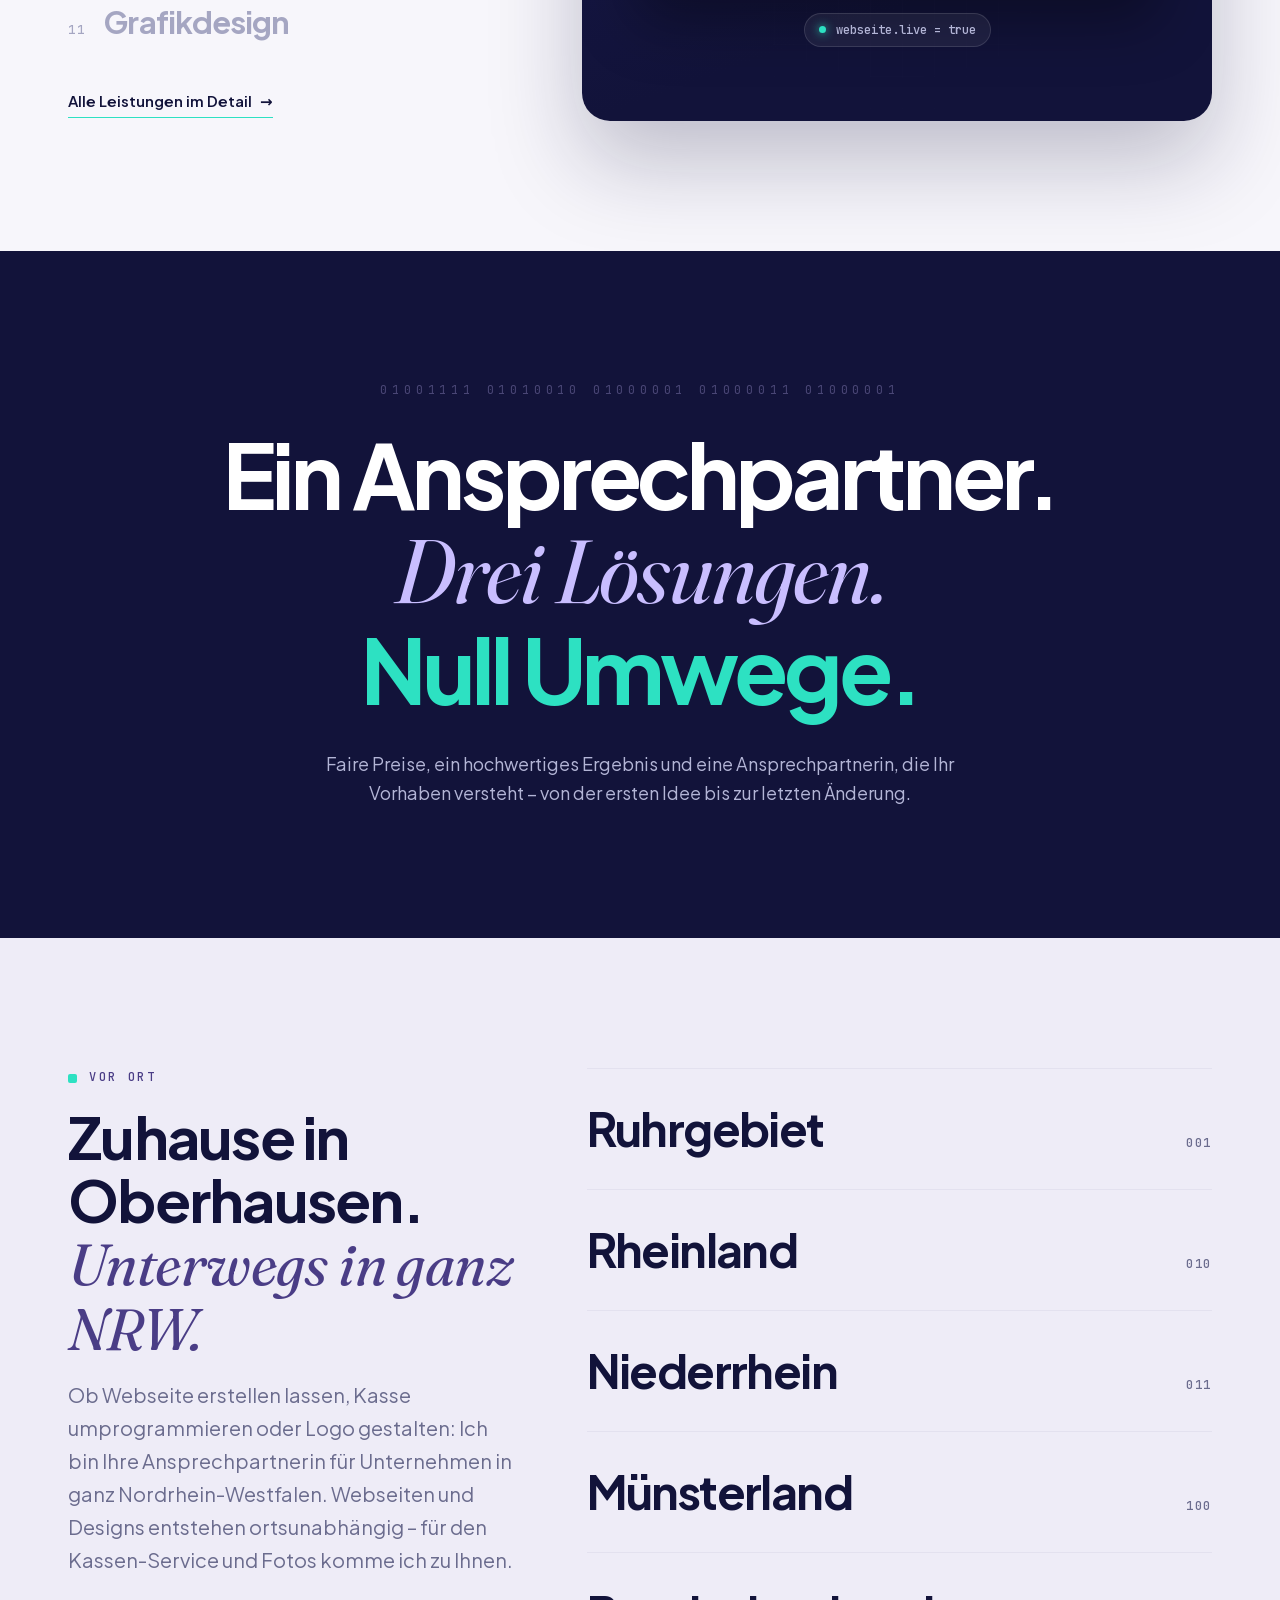
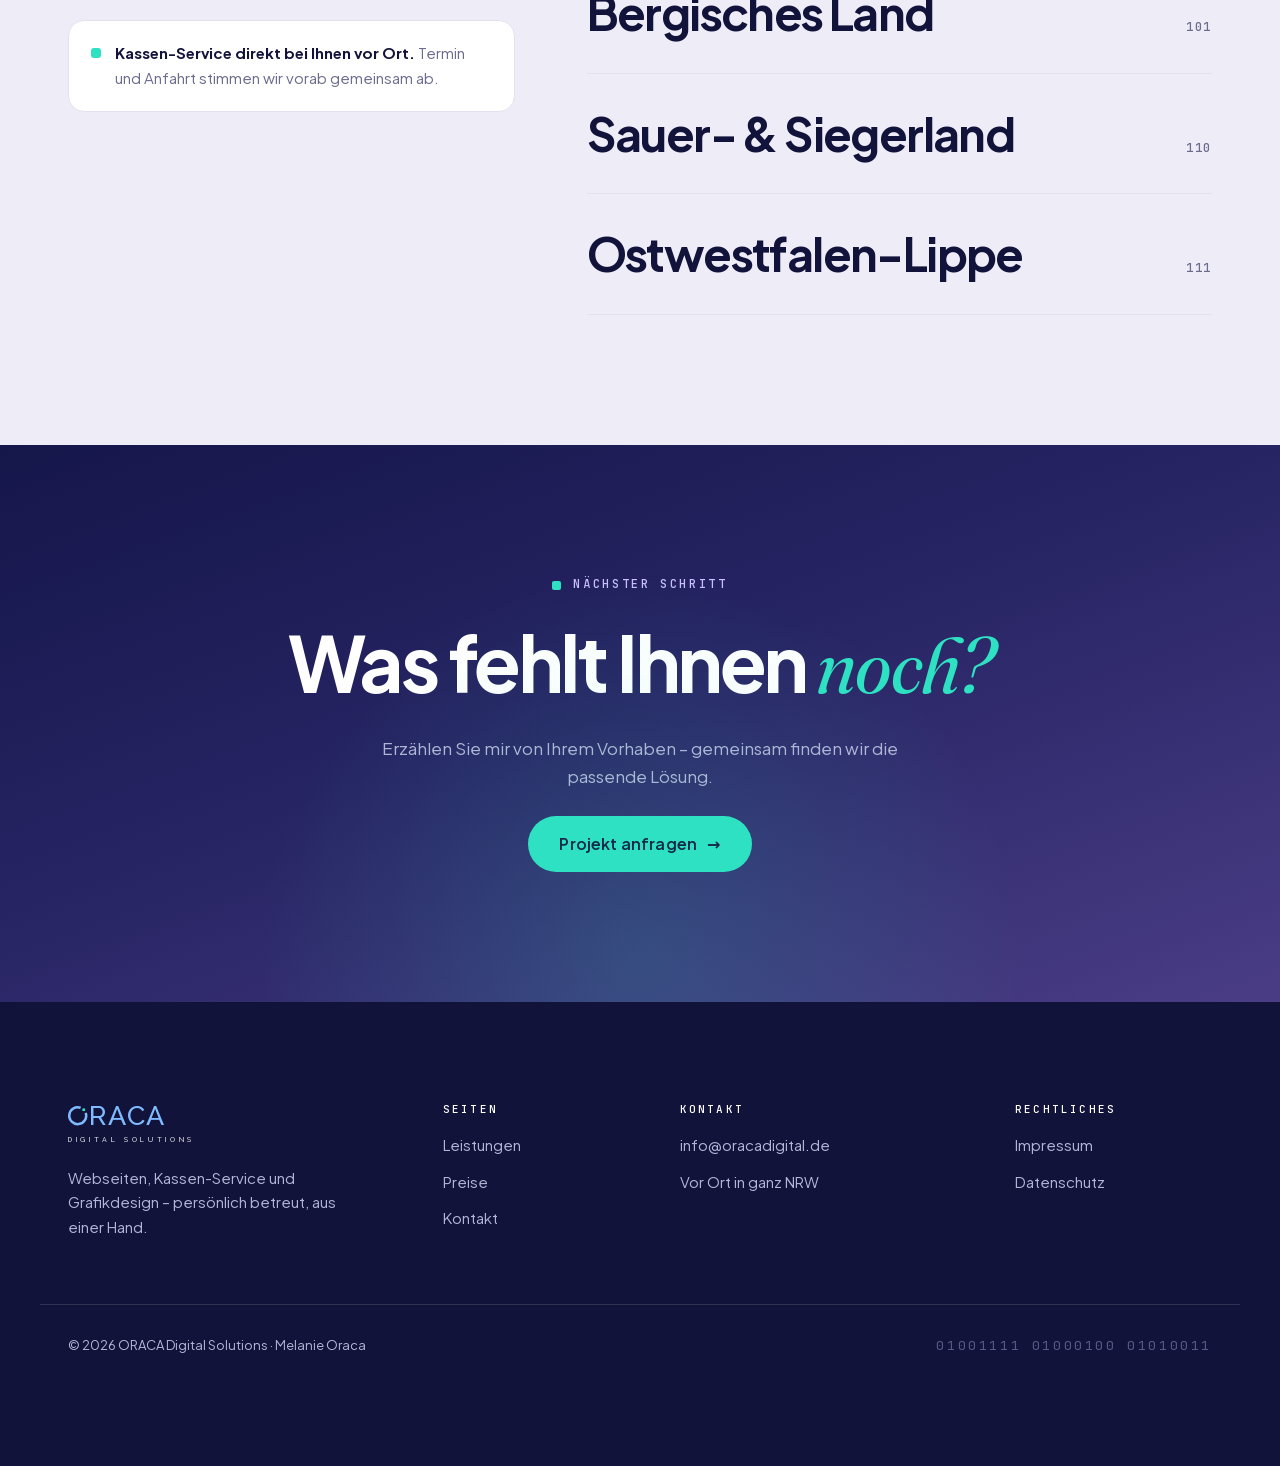
==== commit 4197369b: "Regionen-Animation auch auf dem Handy" ====
--- a/index.html
+++ b/index.html
@@ -21,8 +21,8 @@
   <link rel="icon" href="img/favicon.svg" type="image/svg+xml">
   <link rel="icon" href="img/icon-192.png" type="image/png" sizes="192x192">
   <link rel="apple-touch-icon" href="apple-touch-icon.png">
-  <link rel="stylesheet" href="css/fonts.css?v=25">
-  <link rel="stylesheet" href="css/style.css?v=25">
+  <link rel="stylesheet" href="css/fonts.css?v=27">
+  <link rel="stylesheet" href="css/style.css?v=27">
   <script type="application/ld+json">{"@context": "https://schema.org", "@type": "ProfessionalService", "@id": "https://oracadigital.de/#business", "name": "ORACA Digital Solutions", "url": "https://oracadigital.de/", "image": "https://oracadigital.de/img/og-image.jpg", "logo": "https://oracadigital.de/img/og-image.jpg", "description": "Webdesign, Kassen-Service vor Ort und Grafikdesign aus Oberhausen für Unternehmen in ganz NRW.", "founder": {"@type": "Person", "name": "Melanie Oraca"}, "email": "info@oracadigital.de", "address": {"@type": "PostalAddress", "postalCode": "46119", "addressLocality": "Oberhausen", "addressRegion": "NRW", "addressCountry": "DE"}, "areaServed": {"@type": "State", "name": "Nordrhein-Westfalen"}, "priceRange": "€€", "hasOfferCatalog": {"@type": "OfferCatalog", "name": "Leistungen", "itemListElement": [{"@type": "Offer", "itemOffered": {"@type": "Service", "name": "Webseite erstellen lassen"}}, {"@type": "Offer", "itemOffered": {"@type": "Service", "name": "Kassen-Service: Kasse umprogrammieren, Preise und Artikel ändern"}}, {"@type": "Offer", "itemOffered": {"@type": "Service", "name": "Grafikdesign: Logo, Flyer, Speisekarte"}}]}}</script>
 </head>
 <body>
@@ -197,6 +197,6 @@
     </div>
   </footer>
 
-  <script src="js/main.js?v=25"></script>
+  <script src="js/main.js?v=27"></script>
 </body>
 </html>
--- a/css/style.css
+++ b/css/style.css
@@ -695,3 +695,8 @@
 .contact-form button[disabled] { opacity: .6; cursor: wait; }
 .f-label em { font-style: normal; text-transform: none; letter-spacing: 0; opacity: .75; }
 .contact-form input::placeholder { color: #A3A5BF; }
+
+/* Regionen: auf dem Handy leuchtet beim Scrollen die Zeile in der Bildschirmmitte auf (wie Hover am Laptop) */
+.cities li.on { color: var(--dusk); padding-left: 10px; }
+.cities li span { transition: color .3s ease; }
+.cities li.on span, .cities li:hover span { color: var(--mint-d); }
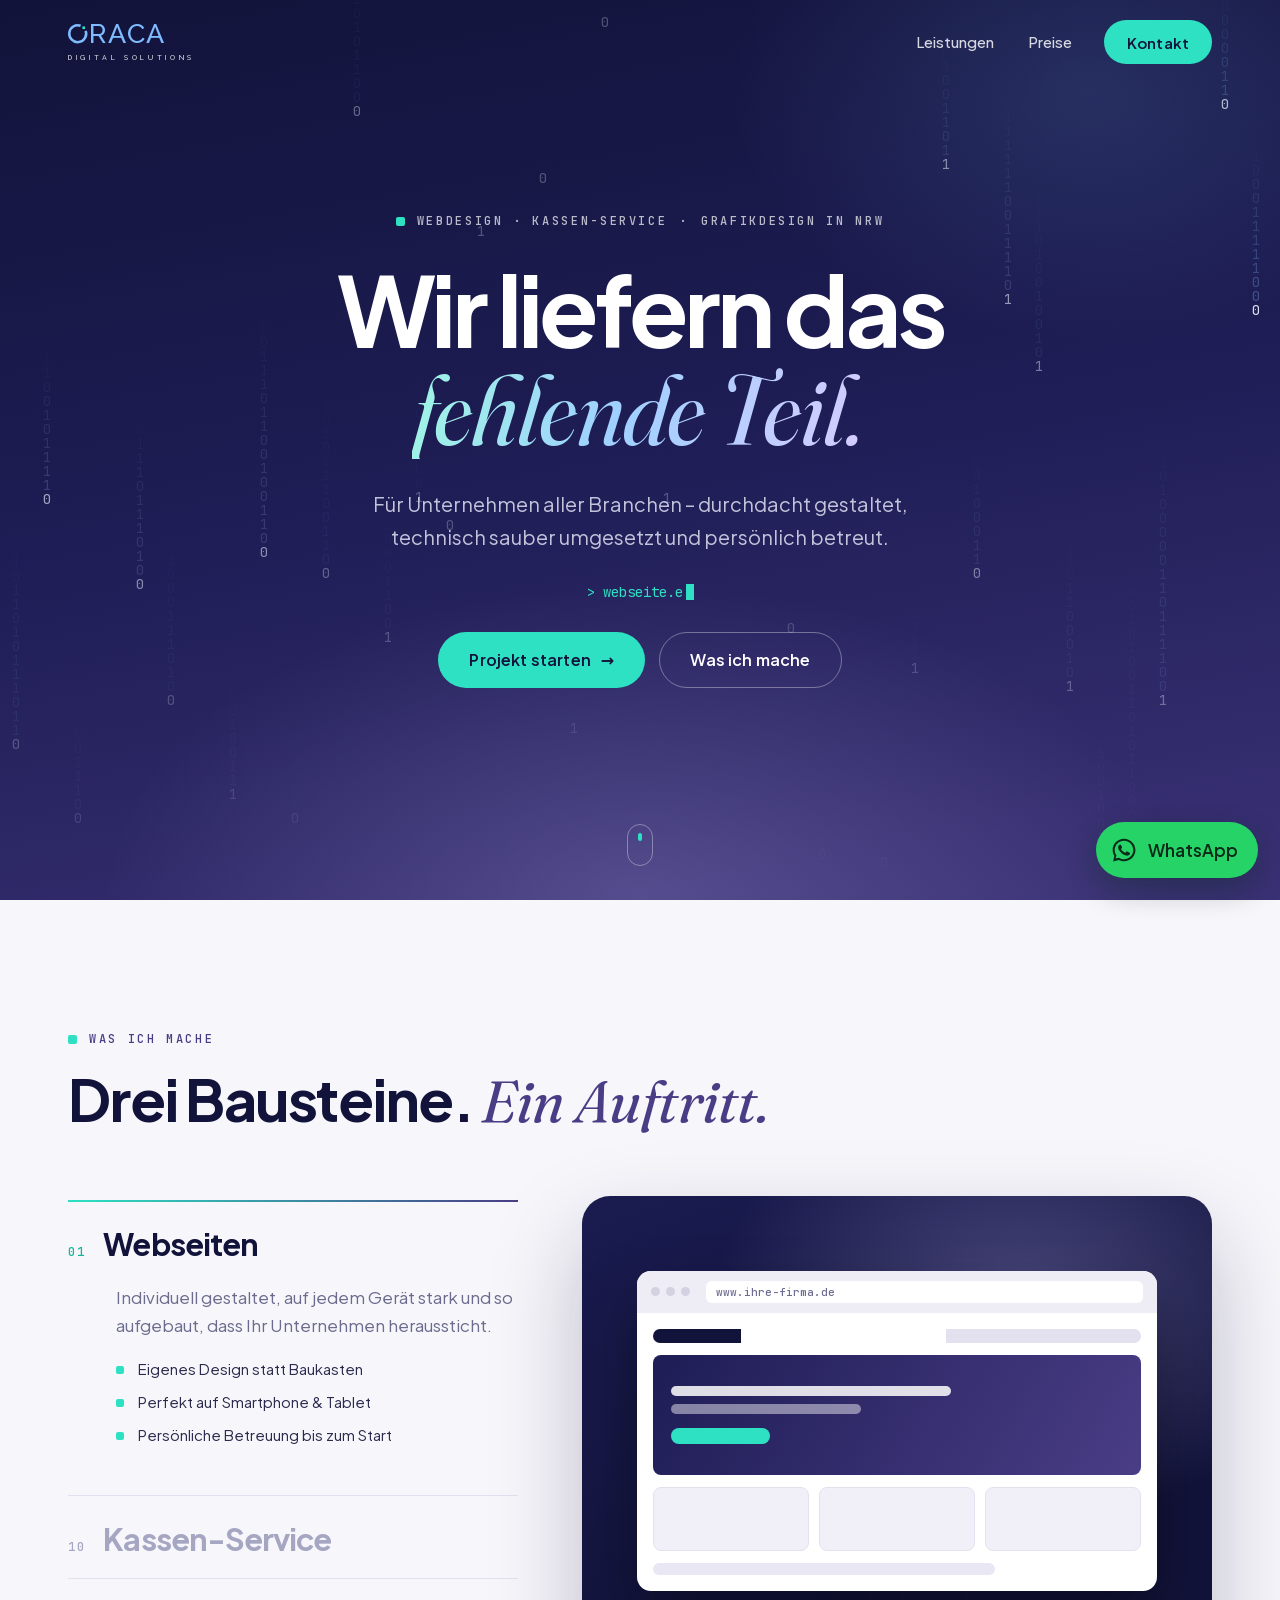
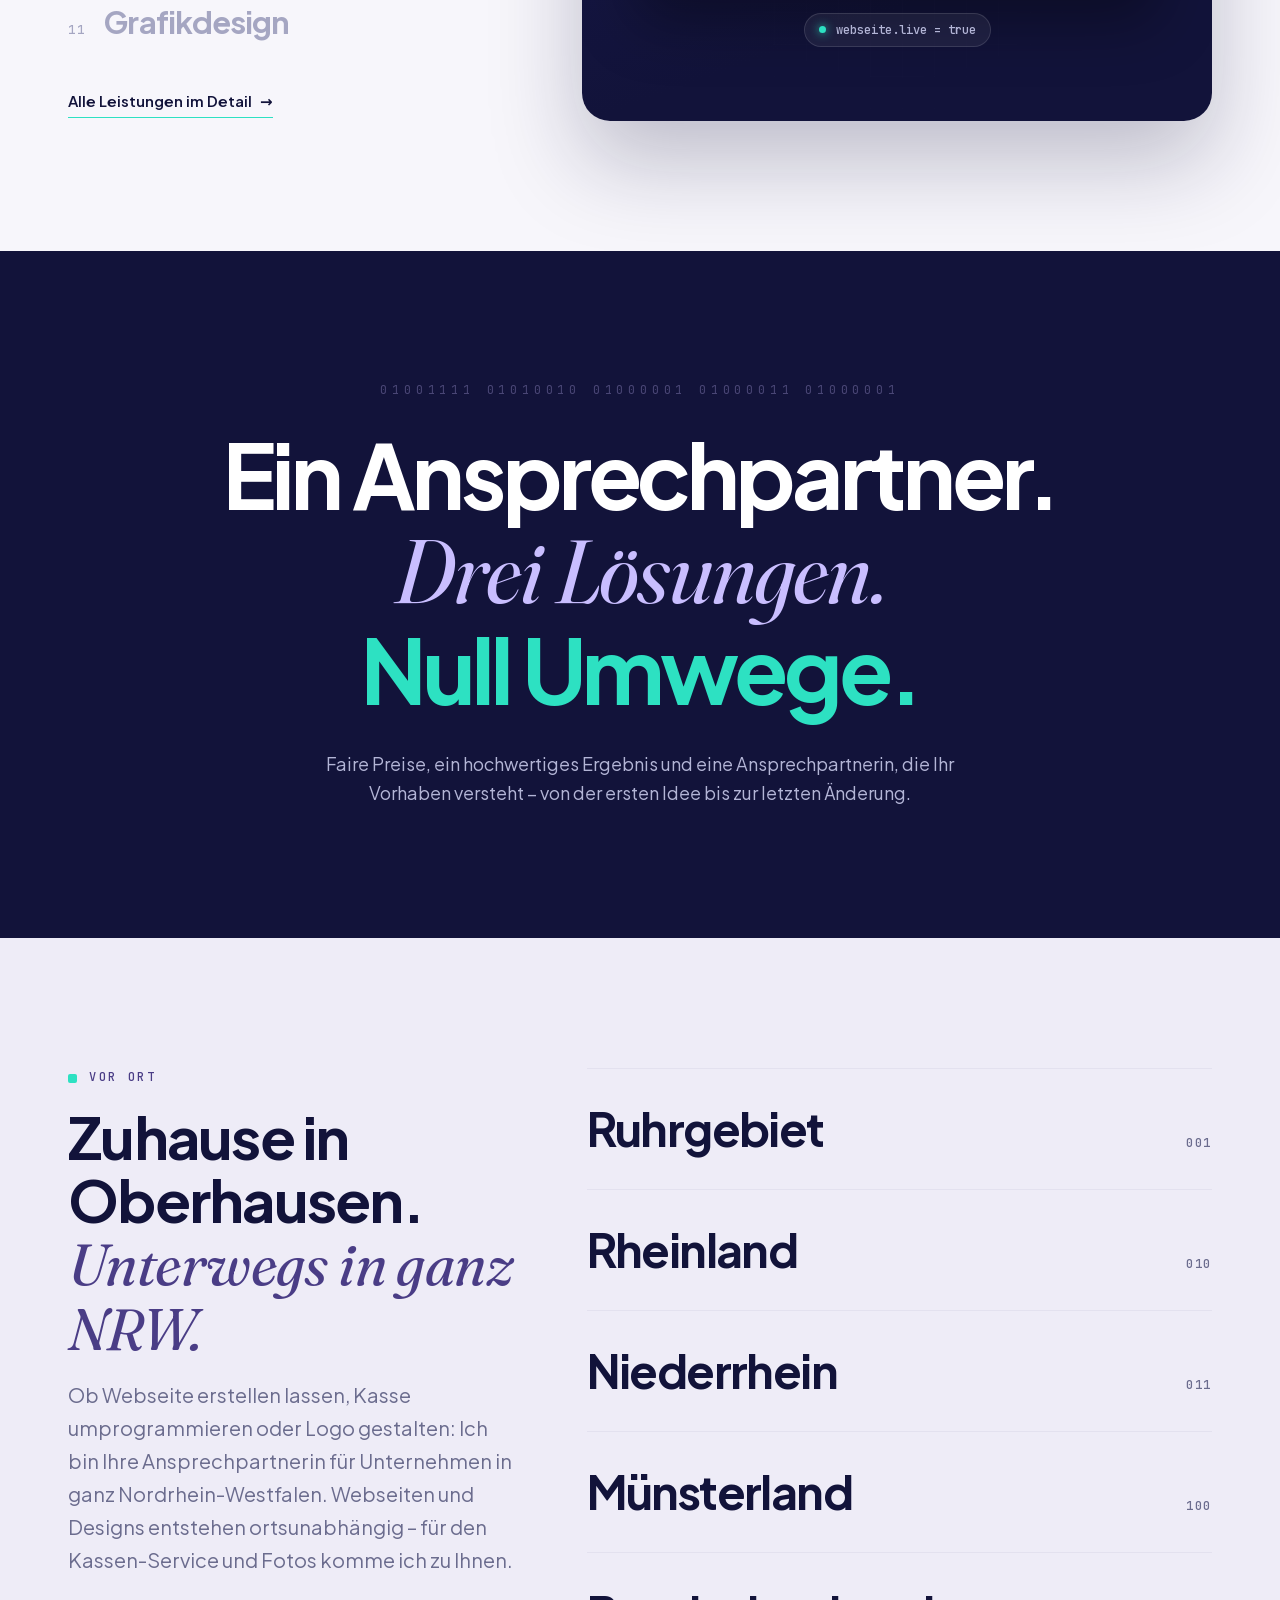
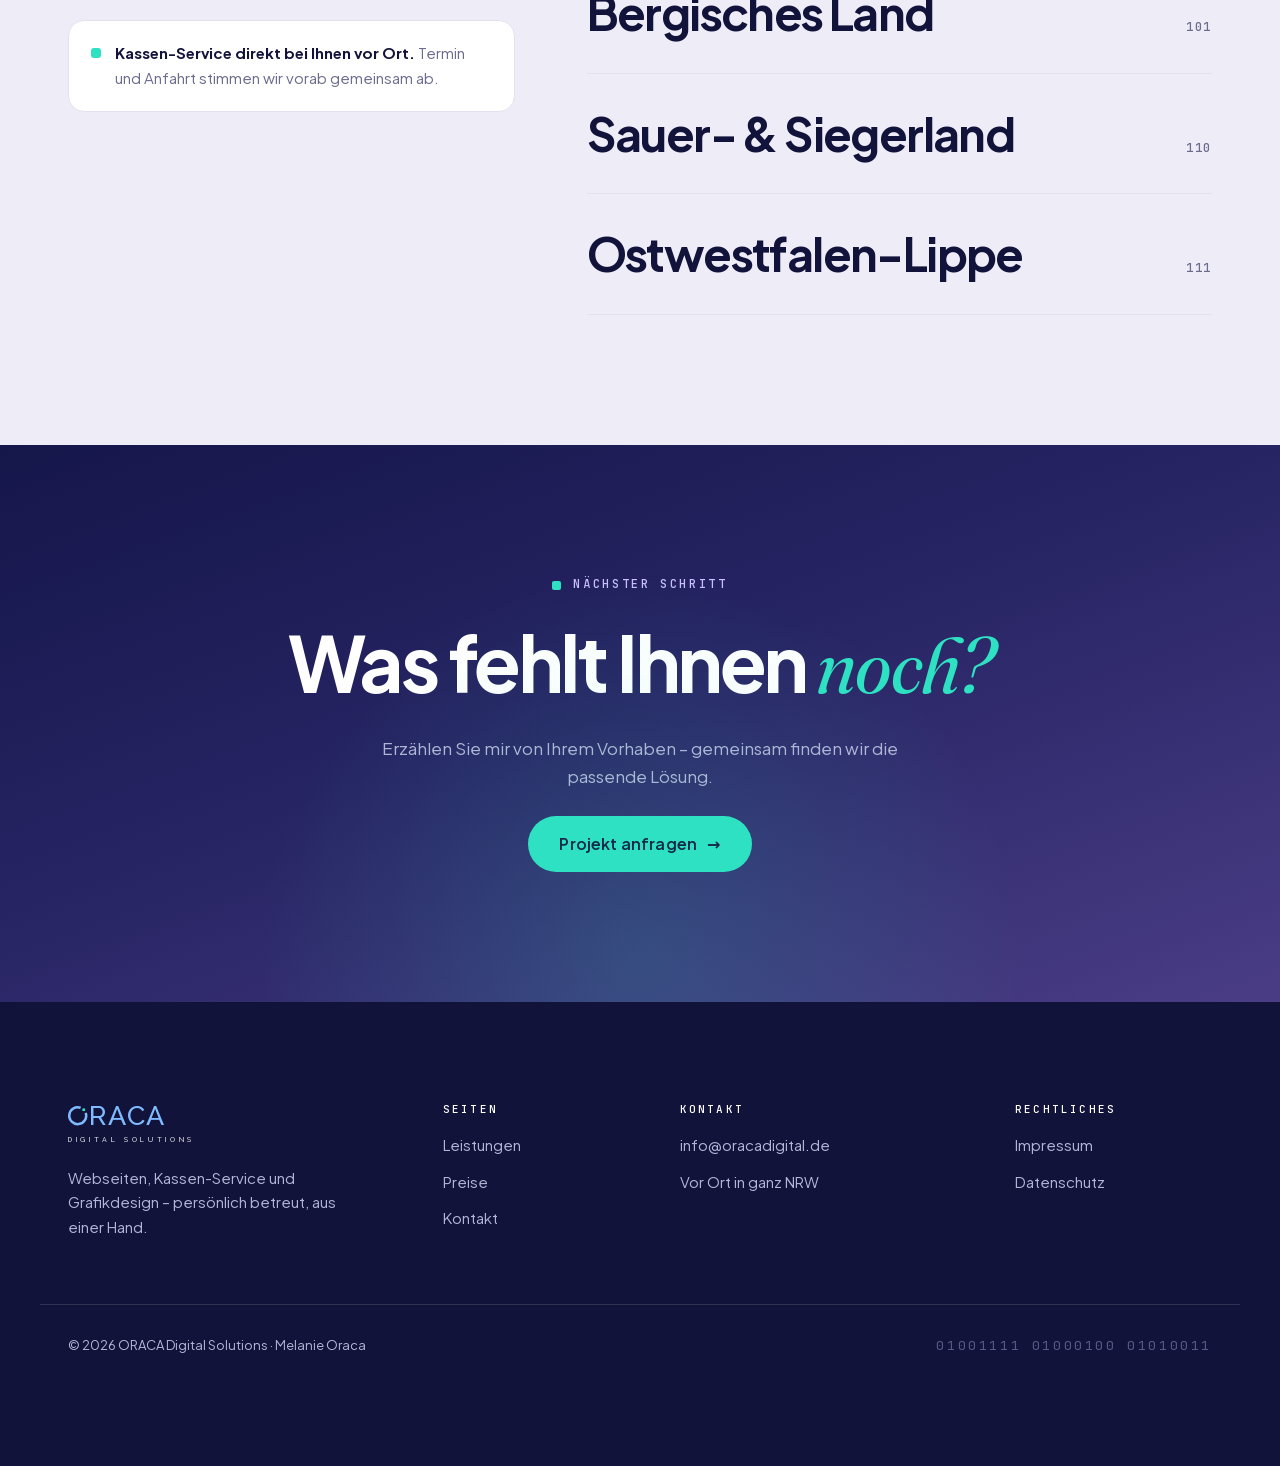
==== commit c0864886: "Handy: erste Zeile im Startbereich sauber umbrochen" ====
--- a/index.html
+++ b/index.html
@@ -21,8 +21,8 @@
   <link rel="icon" href="img/favicon.svg" type="image/svg+xml">
   <link rel="icon" href="img/icon-192.png" type="image/png" sizes="192x192">
   <link rel="apple-touch-icon" href="apple-touch-icon.png">
-  <link rel="stylesheet" href="css/fonts.css?v=27">
-  <link rel="stylesheet" href="css/style.css?v=27">
+  <link rel="stylesheet" href="css/fonts.css?v=28">
+  <link rel="stylesheet" href="css/style.css?v=28">
   <script type="application/ld+json">{"@context": "https://schema.org", "@type": "ProfessionalService", "@id": "https://oracadigital.de/#business", "name": "ORACA Digital Solutions", "url": "https://oracadigital.de/", "image": "https://oracadigital.de/img/og-image.jpg", "logo": "https://oracadigital.de/img/og-image.jpg", "description": "Webdesign, Kassen-Service vor Ort und Grafikdesign aus Oberhausen für Unternehmen in ganz NRW.", "founder": {"@type": "Person", "name": "Melanie Oraca"}, "email": "info@oracadigital.de", "address": {"@type": "PostalAddress", "postalCode": "46119", "addressLocality": "Oberhausen", "addressRegion": "NRW", "addressCountry": "DE"}, "areaServed": {"@type": "State", "name": "Nordrhein-Westfalen"}, "priceRange": "€€", "hasOfferCatalog": {"@type": "OfferCatalog", "name": "Leistungen", "itemListElement": [{"@type": "Offer", "itemOffered": {"@type": "Service", "name": "Webseite erstellen lassen"}}, {"@type": "Offer", "itemOffered": {"@type": "Service", "name": "Kassen-Service: Kasse umprogrammieren, Preise und Artikel ändern"}}, {"@type": "Offer", "itemOffered": {"@type": "Service", "name": "Grafikdesign: Logo, Flyer, Speisekarte"}}]}}</script>
 </head>
 <body>
@@ -43,7 +43,7 @@
     <section class="hero">
       <canvas id="rain" aria-hidden="true"></canvas>
       <div class="container hero-inner">
-        <p class="eyebrow reveal">Webdesign · Kassen-Service · Grafikdesign in NRW</p>
+        <p class="eyebrow hero-eyebrow reveal"><span>Webdesign · Kassen-Service</span><span class="sep"> · </span><span>Grafikdesign in NRW</span></p>
         <h1 class="reveal d1">Wir liefern das <span class="accent">fehlende Teil.</span></h1>
         <p class="lead reveal d2">Für Unternehmen aller Branchen – durchdacht gestaltet, technisch sauber umgesetzt und persönlich betreut.</p>
         <p class="typer reveal d2" aria-hidden="true">&gt; <span id="typer-text"></span><span class="caret"></span></p>
@@ -197,6 +197,6 @@
     </div>
   </footer>
 
-  <script src="js/main.js?v=27"></script>
+  <script src="js/main.js?v=28"></script>
 </body>
 </html>
--- a/css/style.css
+++ b/css/style.css
@@ -700,3 +700,13 @@
 .cities li.on { color: var(--dusk); padding-left: 10px; }
 .cities li span { transition: color .3s ease; }
 .cities li.on span, .cities li:hover span { color: var(--mint-d); }
+
+/* Startbereich, erste Zeile: auf dem Handy zwei saubere Zeilen, Kästchen bündig davor */
+@media (max-width: 760px) {
+  .hero-eyebrow { display: block; text-align: center; font-size: 11px; letter-spacing: .16em; line-height: 2; }
+  .hero-eyebrow::before { display: inline-block; vertical-align: 1px; margin-right: 10px; width: 8px; height: 8px; }
+  .hero-eyebrow span { display: inline; }
+  .hero-eyebrow .sep { display: none; }
+  .hero-eyebrow span:last-child { display: block; }
+  .scroll-cue { display: none; }
+}
